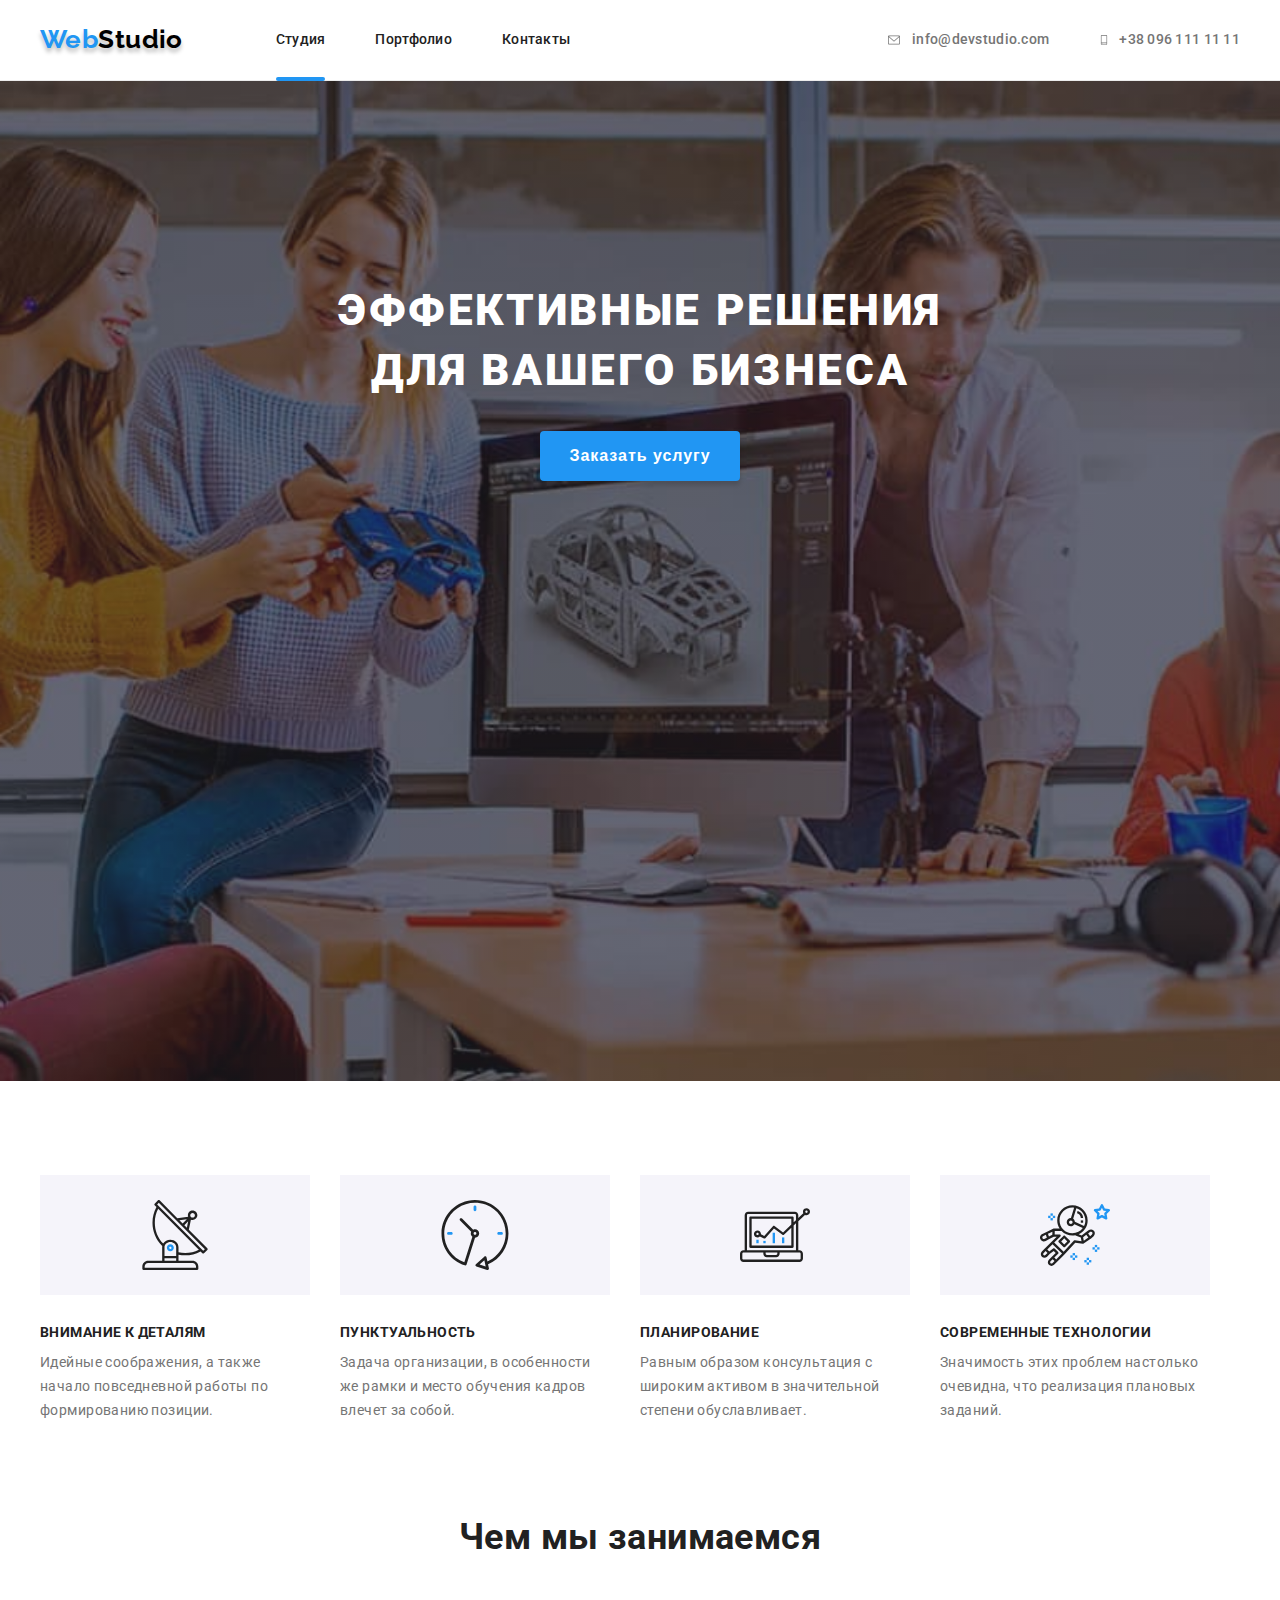
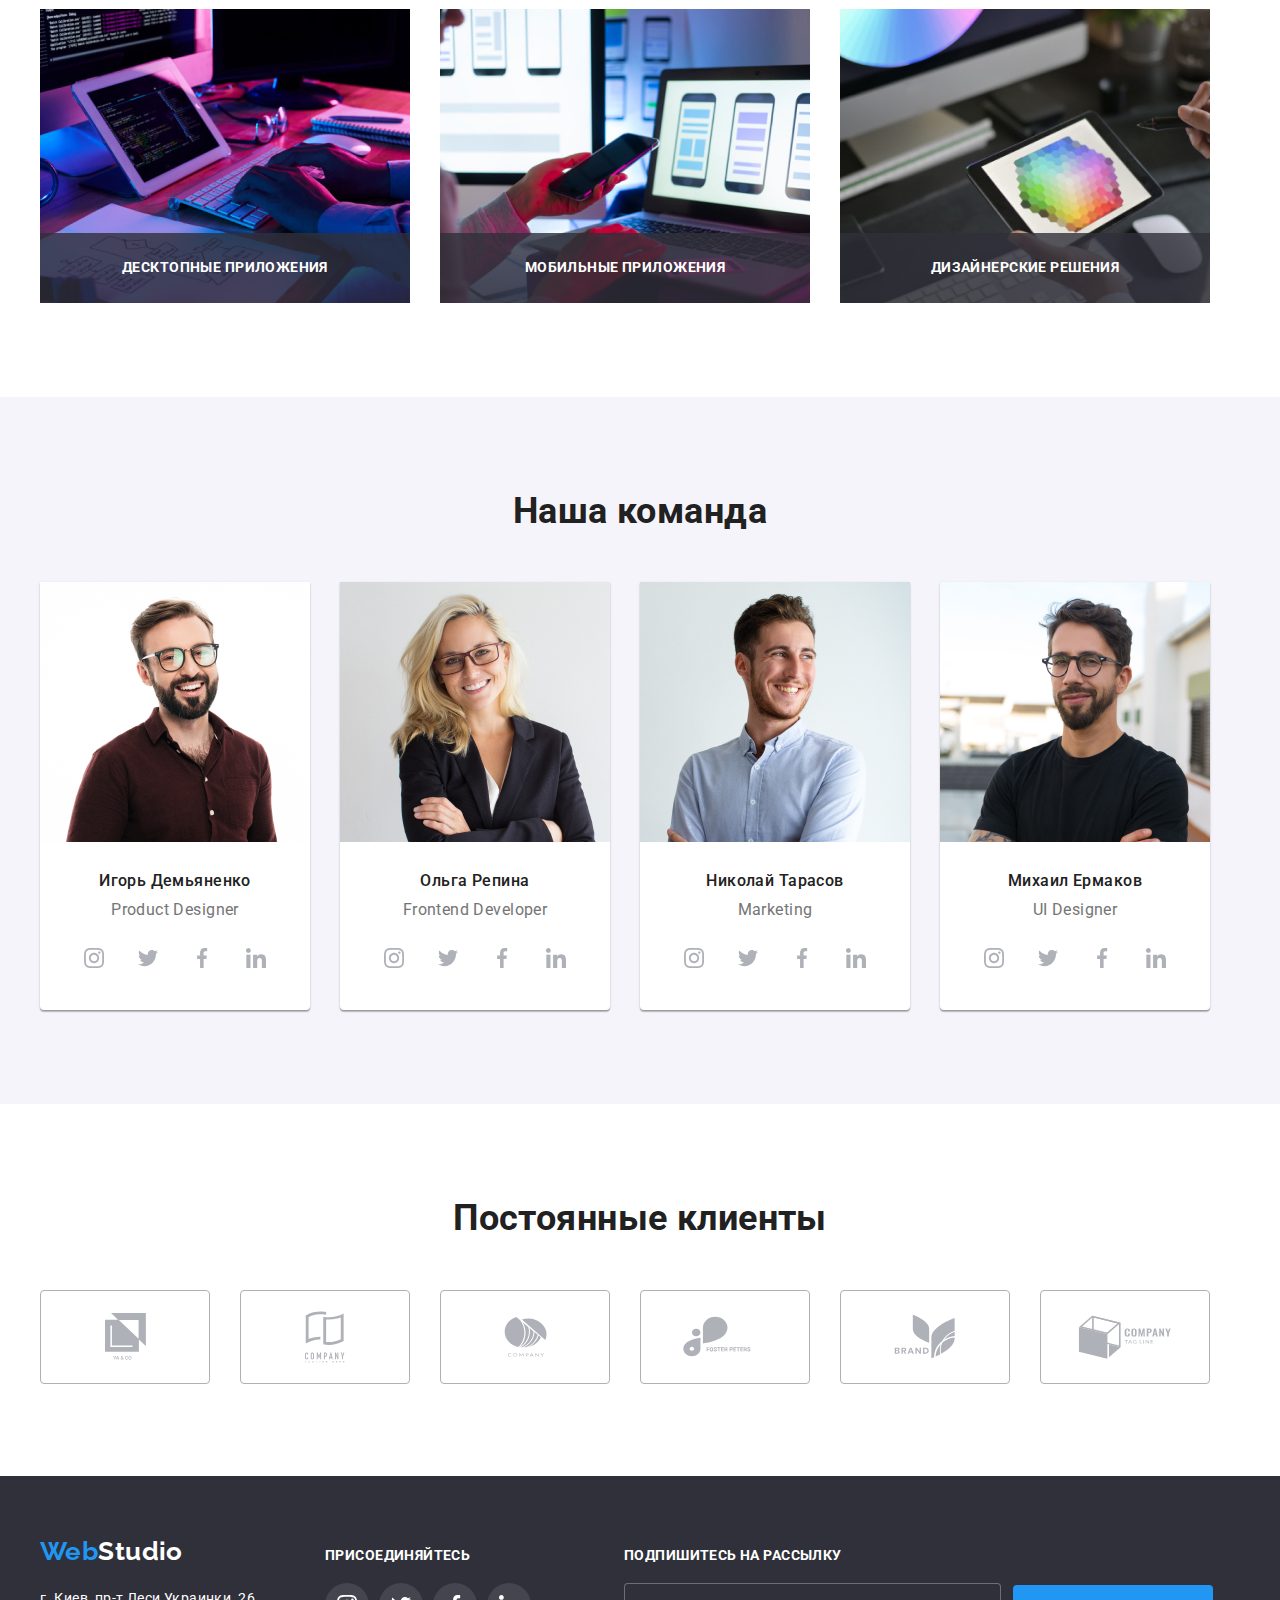
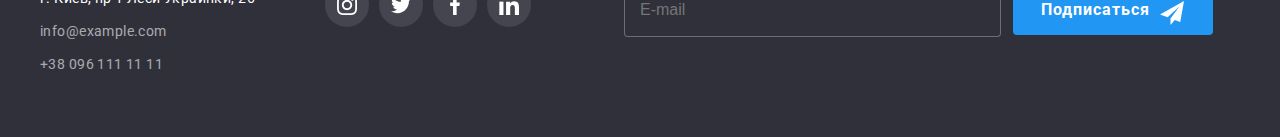
==== index.html @ 456d1146 "corrected" ====
<!DOCTYPE html>
<html lang="ru">
<head>
    <meta charset="UTF-8">
    <meta http-equiv="X-UA-Compatible" content="IE=edge">
    <meta name="viewport" content="width=device-width, initial-scale=1.0">
    <title>Studio</title>
    <link rel="preconnect" href="https://fonts.googleapis.com">
    <link rel="preconnect" href="https://fonts.gstatic.com" crossorigin>
    <link href="https://fonts.googleapis.com/css2?family=Raleway:wght@700&family=Roboto:wght@400;500;700;900&display=swap" rel="stylesheet">
    <link rel="stylesheet" href="https://cdnjs.cloudflare.com/ajax/libs/modern-normalize/1.1.0/modern-normalize.min.css" integrity="sha512-wpPYUAdjBVSE4KJnH1VR1HeZfpl1ub8YT/NKx4PuQ5NmX2tKuGu6U/JRp5y+Y8XG2tV+wKQpNHVUX03MfMFn9Q==" crossorigin="anonymous" referrerpolicy="no-referrer" />
    <link rel="stylesheet" href="./css/main.min.css">
</head>
<body>
    <header class="page-header">
        <div class="container main-nav">
        <nav class="nav">
            <a href="" class="logo">Web<span class="logo-studio">Studio</span></a>
            <ul class="site-nav list">
                <li class="item"><a href="" class="link current">Студия</a></li>
                <li class="item"><a href="./portfolio.html" class="link">Портфолио</a></li>
                <li class="item"><a href="" class="link">Контакты</a></li>
            </ul>
        </nav>    
            <ul class="auth-nav list">
                <li class="item">
                    <a href="mailto:info@devstudio.com" class="link icon-link">
                        <svg width="16" height="12" class="icon"><use href="./img/icons/symbol-defs.svg#icon-envelope-hover"></use></svg>
                        info@devstudio.com</a></li>
                <li class="item"><a href="tel:+380961111111" class="link icon-link">
                    <svg width="10" height="16" class="icon"><use href="./img/icons/symbol-defs.svg#icon-smartphone"></use></svg>
                    +38 096 111 11 11</a></li>
            </ul>
        </div>
    </header>

        <section class="hero">
            <div class="container">
               <h1 class="hero-title">Эффективные решения для вашего бизнеса</h1>
               <button class="button primary" data-modal-open>Заказать услугу</button>

            </div>   
        </section>

    <main>

    <!--- Особенности -->    
          <section class="section main-nav">
            <div class="container">
              <h2 hidden class="section-title">Преимущества компании</h2>
                <ul class="feature-list list">
                <li class="item icon-antenna">
                    <div class="feature-icon-wrap">
                        <svg width="70" height="70"><use href="./img/icons/symbol-defs.svg#icon-antenna-1"></use></svg>
                    </div>
                    <h3 class="title">Внимание к деталям</h3>
                    <p class="text">Идейные соображения, а также начало повседневной работы по формированию позиции.</p>
                </li>
                <li class="item icon-clock">
                    <div class="feature-icon-wrap">
                        <svg width="70" height="70"><use href="./img/icons/symbol-defs.svg#icon-clock-1"></use></svg>
                    </div>
                    <h3 class="title">Пунктуальность</h3>
                    <p class="text">Задача организации, в особенности же рамки и место обучения кадров влечет за собой.</p>
                </li>
                <li class="item icon-diagrama">
                    <div class="feature-icon-wrap">
                        <svg width="70" height="70"><use href="./img/icons/symbol-defs.svg#icon-diagram-1"></use></svg>
                    </div>
                    <h3 class="title">Планирование</h3>
                    <p class="text">Равным образом консультация с широким активом в значительной степени обуславливает.</p>
                </li>
                <li class="item icon-astronaut">
                    <div class="feature-icon-wrap">
                        <svg width="70" height="70"><use href="./img/icons/symbol-defs.svg#icon-astronaut-1"></use></svg>
                    </div>
                    <h3 class="title">Современные технологии</h3>
                    <p class="text">Значимость этих проблем настолько очевидна, что реализация плановых заданий.</p>
                </li>
                </ul>
            </div>
          </section>

    <!--- Чем мы занимаемся -->
          <section class="section work">
              <div class="container">
                <h2 class="section-title">Чем мы занимаемся</h2>
                   <ul class="work-list list">
                       <li class="item"><img src="./img/works/img1.jpg" alt="computer" width="370">
                        <div class="work-box">
                            <p class="work-text">Десктопные приложения</p>
                        </div>
                       </li>
                       <li class="item"><img src="./img/works/img2.jpg" alt="laptop" width="370">
                        <div class="work-box">
                            <p class="work-text">Мобильные приложения</p>
                        </div>
                       </li>
                       <li class="item"><img src="./img/works/img3.jpg" alt="tablet" width="370">
                        <div class="work-box">
                            <p class="work-text">Дизайнерские решения</p>
                        </div>
                       </li>
                   </ul>
              </div>
          </section>

    <!--- Наша команда -->
          <section class="team section">
              <div class="container">
                <h2 class="section-title">Наша команда</h2>
                   <ul class="team-list list">
                <li class="item">
                    <img src="./img/team/igor.jpg" alt="igor" width="270">
                
                    <h3 class="title">Игорь Демьяненко</h3>
                    <p class="text">Product Designer</p>

                 <ul class="social-links list">
                        <li class="soc-item instagram">
                            <a href="" class="link soc-icon">
                                <svg class="icon-soc" width="20" height="20">
                                <use href="./img/icons/sprite.svg#icon-instagram-2"></use></svg></a></li>
                        <li class="soc-item twitter">
                            <a href="" class="link soc-icon">
                                <svg class="icon-soc" width="20" height="20">
                                    <use href="./img/icons/sprite.svg#icon-twitter-1"></use></svg></a></li>
                        <li class="soc-item facebook">
                            <a href="" class="link soc-icon">
                                <svg class="icon-soc" width="20" height="20">
                                    <use href="./img/icons/sprite.svg#icon-facebook-1"></use></svg></a></li>
                        <li class="soc-item linkedin">
                            <a href="" class="link soc-icon">
                                <svg class="icon-soc" width="20" height="20">
                                    <use href="./img/icons/sprite.svg#icon-linkedin-1"></use></svg></a></li>
                    </ul>

                </li>
                <li class="item">
                    <img src="./img/team/olga.jpg" alt="olga" width="270">
                    
                    <h3 class="title">Ольга Репина</h3>
                    <p class="text">Frontend Developer</p>

                    <ul class="social-links list">
                        <li class="soc-item instagram">
                            <a href="" class="link soc-icon">
                                <svg class="icon-soc" width="20" height="20">
                                <use href="./img/icons/sprite.svg#icon-instagram-2"></use></svg></a></li>
                        <li class="soc-item twitter">
                            <a href="" class="link soc-icon">
                                <svg class="icon-soc" width="20" height="20">
                                    <use href="./img/icons/sprite.svg#icon-twitter-1"></use></svg></a></li>
                        <li class="soc-item facebook">
                            <a href="" class="link soc-icon">
                                <svg class="icon-soc" width="20" height="20">
                                    <use href="./img/icons/sprite.svg#icon-facebook-1"></use></svg></a></li>
                        <li class="soc-item linkedin">
                            <a href="" class="link soc-icon">
                                <svg class="icon-soc" width="20" height="20">
                                    <use href="./img/icons/sprite.svg#icon-linkedin-1"></use></svg></a></li>
                    </ul>
                   
                </li>
                <li class="item">
                    <img src="./img/team/nikola.jpg" alt="nikola" width="270">
                    
                    <h3 class="title">Николай Тарасов</h3>
                    <p class="text">Marketing</p>

                    <ul class="social-links list">
                        <li class="soc-item instagram">
                            <a href="" class="link soc-icon">
                                <svg class="icon-soc" width="20" height="20">
                                <use href="./img/icons/sprite.svg#icon-instagram-2"></use></svg></a></li>
                        <li class="soc-item twitter">
                            <a href="" class="link soc-icon">
                                <svg class="icon-soc" width="20" height="20">
                                    <use href="./img/icons/sprite.svg#icon-twitter-1"></use></svg></a></li>
                        <li class="soc-item facebook">
                            <a href="" class="link soc-icon">
                                <svg class="icon-soc" width="20" height="20">
                                    <use href="./img/icons/sprite.svg#icon-facebook-1"></use></svg></a></li>
                        <li class="soc-item linkedin">
                            <a href="" class="link soc-icon">
                                <svg class="icon-soc" width="20" height="20">
                                    <use href="./img/icons/sprite.svg#icon-linkedin-1"></use></svg></a></li>
                    </ul>
                </li>
                <li class="item">
                    <img src="./img/team/mihal.jpg" alt="mihal" width="270">
                    
                    <h3 class="title">Михаил Ермаков</h3>
                    <p class="text">UI Designer</p>
                    
                    <ul class="social-links list">
                        <li class="soc-item instagram">
                            <a href="" class="link soc-icon">
                                <svg class="icon-soc" width="20" height="20">
                                <use href="./img/icons/sprite.svg#icon-instagram-2"></use></svg></a></li>
                        <li class="soc-item twitter">
                            <a href="" class="link soc-icon">
                                <svg class="icon-soc" width="20" height="20">
                                    <use href="./img/icons/sprite.svg#icon-twitter-1"></use></svg></a></li>
                        <li class="soc-item facebook">
                            <a href="" class="link soc-icon">
                                <svg class="icon-soc" width="20" height="20">
                                    <use href="./img/icons/sprite.svg#icon-facebook-1"></use></svg></a></li>
                        <li class="soc-item linkedin">
                            <a href="" class="link soc-icon">
                                <svg class="icon-soc" width="20" height="20">
                                    <use href="./img/icons/sprite.svg#icon-linkedin-1"></use></svg></a></li>
                    </ul>
                </li>
                   </ul>
              </div>
          </section>

        <!--  Постоянные клиенты  -->
            <section class="section">
                    <div class="container">
                        <h3 class="section-title">Постоянные клиенты</h3>
                            <ul class="client-list list">
                              <li class="item icon-ya">
                                <a href="" class="link icon-client">
                                    <svg class="client-icon" width="41" height="47" >
                                        <use href="./img/icons/symbol-company.svg#icon-ya"></use>
                                    </svg>
                                </a></li>
                              <li class="item icon-tagline">
                                <a href="" class="link icon-client">
                                    <svg class="client-icon" width="40" height="52" >
                                        <use href="./img/icons/symbol-company.svg#icon-tagline"></use>
                                    </svg>
                                </a></li>
                              <li class="item icon-company">
                                <a href="" class="link icon-client">
                                    <svg class="client-icon" width="43" height="41" >
                                        <use href="./img/icons/symbol-company.svg#icon-company"></use>
                                    </svg>
                                </a></li>
                              <li class="item icon-foster">
                                <a href="" class="link icon-client">
                                    <svg class="client-icon" width="84" height="41" >
                                        <use href="./img/icons/symbol-company.svg#icon-foster"></use>
                                    </svg>
                                </a></li>
                              <li class="item icon-brand">
                                <a href="" class="link icon-client">
                                    <svg class="client-icon" width="62" height="45" >
                                        <use href="./img/icons/symbol-company.svg#icon-brand"></use>
                                    </svg>
                                </a></li>
                              <li class="item icon-tag">
                                <a href="" class="link icon-client">
                                    <svg class="client-icon" width="94" height="44" >
                                        <use href="./img/icons/symbol-company.svg#icon-tag"></use>
                                    </svg>
                                </a></li>
                            </ul>
                    </div>
            </section>
        
    </main>

    <footer class="footer">
        <div class="container">
          <div class="coordinates">
            <a href="" class="logo_footer">Web<span class="logo_studio">Studio</span></a>
            <address class="address">
            <ul class="address_nav list">
                <li class="address_item"><a href="" class="address">г. Киев, пр-т Леси Украинки, 26</a></li>
                <li class="address_item"><a href="mailto:info@example.com" class="address-link">info@example.com</a></li>
                <li class="address_item"><a href="tel:+380961111111" class="address-link">+38 096 111 11 11</a></li>
            </ul>
            </address>
          </div>
          <div class="social-footer">
            <p class="title">присоединяйтесь</p>
            
                <ul class="soclinks list">
                    <li class="soc-item instagram">
                        <a href="" class="link socicon">
                            <svg class="icon-soc" width="20" height="20">
                            <use href="./img/icons/sprite.svg#icon-instagram-2"></use></svg></a></li>
                    <li class="soc-item twitter">
                        <a href="" class="link socicon">
                            <svg class="icon-soc" width="20" height="20">
                                <use href="./img/icons/sprite.svg#icon-twitter-1"></use></svg></a></li>
                    <li class="soc-item facebook">
                        <a href="" class="link socicon">
                            <svg class="icon-soc" width="20" height="20">
                                <use href="./img/icons/sprite.svg#icon-facebook-1"></use></svg></a></li>
                    <li class="soc-item linkedin">
                        <a href="" class="link socicon">
                            <svg class="icon-soc" width="20" height="20">
                                <use href="./img/icons/sprite.svg#icon-linkedin-1"></use></svg></a></li>
                </ul>
          </div>

          <div class="social-footer subscribe-footer">
            <p class="title">Подпишитесь на рассылку</p>
            <div class="email">
                <form class="subscribe">
                        <input class="email-input" type="email" name="email" placeholder="E-mail"/>
                        <button class="subscribe_button" type="submit">Подписаться
                            <svg class="subscribe_icon" width="24" height="24">
                                <use href="./img/icons/icons.svg#icon-telegram"></use>
                            </svg>
                        </button>
                </form>
            </div>
          </div>

        </div>
    </footer>

    <div class="backdrop is-hidden" data-modal>
        <div class="modal">
  <!--  Modal Form -->

            <button type="button" class="close-btn" data-modal-close>
                <svg width="11" height="11" class="close-icon">
                    <use href="./img/icons/symbol-modal.svg#icon-close-black"></use>
                </svg>
            </button>

            <p class="modal-title">Оставьте свои данные, мы вам перезвоним</p>
            <form class="form-modal">
                <label class="form-filed"><span class="form-label">Имя</span>
                    <span class="input-wrap">
                        <input type="text" name="name" class="form-input">
                        <svg class="form-icon" width="12" height="12">
                            <use href="./img/icons/icons.svg#icon-name"></use>
                        </svg>
                    </span> 
                </label>
                
                <label class="form-filed"><span class="form-label">Телефон</span>
                    <span class="input-wrap">
                        <input type="tel" name="tel" class="form-input">
                        <svg class="form-icon" width="13" height="13">
                            <use href="./img/icons/icons.svg#icon-phone-modal"></use>
                        </svg>
                    </span> 
                </label>

                <label class="form-filed"><span class="form-label">Почта</span>
                    <span class="input-wrap">
                        <input type="email" name="email" class="form-input">
                        <svg class="form-icon" width="15" height="12">
                            <use href="./img/icons/icons.svg#icon-email"></use>
                        </svg>
                    </span> 
                </label>

                <label class="form-comment">
                    <span class="form-label">Комментарий</span>
                    <textarea name="comment" class="form-area" placeholder="Введите текст"></textarea>
                </label>

                <label class="check-filed">
                    <input type="checkbox" name="check" class="visually-hidden check-input">
                    <span class="check-label">
                        <svg class="check-icon" width="16" height="15">
                            <use href="./img/icons/icons.svg#icon-check-mark"></use>
                        </svg>
                        <span class="check-tex">Соглашаюсь с рассылкой и принимаю</span>
                        <a href="" class="check-link">Условия договора</a>
                    </span>
                </label>

                <button type="submit" class="check-button">Отправить</button>
            </form>

        </div>
       </div>
       
    <script src="./js/modal.js"></script>

</body>
</html>
---- css/main.min.css ----
:root{--primary-text-color: #757575;--title-text-color: #212121;--border-line: #ECECEC;--border-line-small:#EEEEEE;--logo-black-color: #000;--accent-color: #2196F3;--primary-white-color: #ffffff;--primary-button-color: #F5F4FA;--button-color: #188CE8;--background-footer: #2F303A;--background-color-icon: #F5F4FA;--background-color-icon-social-links: #AFB1B8;--address-text-color: rgba(255, 255, 255, 0.6);--background-color-footer-socicon: rgba(255, 255, 255, 0.1);--box-shadow-portfolio: rgba(0, 0, 0, 0.12), 0px 4px 4px rgba(0, 0, 0, 0.06), 1px 4px 6px rgba(0, 0, 0, 0.16);--modal-background-color: rgba(0, 0, 0, 0.2);--modal-box-shadow: 0px 1px 3px rgba(0, 0, 0, 0.12), 0px 1px 1px rgba(0, 0, 0, 0.14), 0px 2px 1px rgba(0, 0, 0, 0.2);--backdrop-box-shadow: 0px 4px 4px rgba(0, 0, 0, 0.25);--button-primary-box-shadow: 0px 4px 4px rgba(0, 0, 0, 0.15);--button-secondary-box-shadow: 0px 3px 1px rgba(0, 0, 0, 0.1), 0px 1px 2px rgba(0, 0, 0, 0.08), 0px 2px 2px rgba(0, 0, 0, 0.12);--close-btn-color: rgba(0, 0, 0, 0.1);--close-btn-box-shadow: 0px 1px 3px rgba(0, 0, 0, 0.12), 0px 1px 1px rgba(0, 0, 0, 0.14), 0px 2px 1px rgba(0, 0, 0, 0.2);--time-function: cubic-bezier(0.4, 0, 0.2, 1);--projects-overlay-background-color: rgba(33, 150, 243, 0.9);--work-background-color: rgba(47, 48, 58, 0.8);--email-input-border-color:rgba(255, 255, 255, 0.3);--email-input-color: rgba(255, 255, 255, 1);--form-input-border-color:rgba(33, 33, 33, 0.2)}.backdrop{position:fixed;top:0;left:0;width:100%;height:100%;visibility:visible;opacity:1;-webkit-transform:scale(1);transform:scale(1);background-color:var(--modal-background-color);-webkit-box-shadow:var(--backdrop-box-shadow);box-shadow:var(--backdrop-box-shadow);-webkit-transition:opacity 250ms var(--time-function),visibility 250ms var(--time-function),-webkit-transform 250ms var(--time-function);transition:opacity 250ms var(--time-function),visibility 250ms var(--time-function),-webkit-transform 250ms var(--time-function);transition:opacity 250ms var(--time-function),transform 250ms var(--time-function),visibility 250ms var(--time-function);transition:opacity 250ms var(--time-function),transform 250ms var(--time-function),visibility 250ms var(--time-function),-webkit-transform 250ms var(--time-function)}.backdrop.is-hidden{opacity:0;pointer-events:none}.modal{position:absolute;padding:40px;top:50%;left:50%;-webkit-transform:translate(-50%, -50%);transform:translate(-50%, -50%);min-width:528px;min-height:581px;background:var(--primary-white-color);-webkit-box-shadow:var(--modal-box-shadow);box-shadow:var(--modal-box-shadow);border-radius:4px;background-color:var(--primary-white-color)}.close-btn{position:absolute;top:0;right:0;display:-webkit-box;display:-ms-flexbox;display:flex;margin:8px 8px 0 0;width:30px;height:30px;-webkit-box-align:center;-ms-flex-align:center;align-items:center;-webkit-box-pack:center;-ms-flex-pack:center;justify-content:center;border-radius:50%;border:1px solid var(--close-btn-color);background-color:var(--primary-white-color);cursor:pointer;-webkit-transition:fill 250ms var(--time-function),-webkit-box-shadow 250ms var(--time-function);transition:fill 250ms var(--time-function),-webkit-box-shadow 250ms var(--time-function);transition:box-shadow 250ms var(--time-function),fill 250ms var(--time-function);transition:box-shadow 250ms var(--time-function),fill 250ms var(--time-function),-webkit-box-shadow 250ms var(--time-function);fill:var(--logo-black-color)}.close-btn:hover,.close-btn:focus{-webkit-box-shadow:var(--close-btn-box-shadow);box-shadow:var(--close-btn-box-shadow);fill:var(--accent-color)}.modal-title{font-weight:700;font-size:20px;line-height:1.15;text-align:center;margin-bottom:12px;color:var(--title-text-color)}.form-filed{display:-webkit-box;display:-ms-flexbox;display:flex;-webkit-box-orient:vertical;-webkit-box-direction:normal;-ms-flex-direction:column;flex-direction:column;margin-bottom:10px}.form-label{font-size:12px;line-height:1.16;letter-spacing:.01em;margin-bottom:4px;color:var(--primary-text-color)}.input-wrap{position:relative}.input-wrap:hover,.input-wrap:focus{border-color:var(--accent-color);fill:var(--accent-color)}.form-input{width:100%;height:40px;padding:11px 12px 11px 40px;border:1px solid var(--form-input-border-color);border-radius:4px;-webkit-transition:fill 250ms var(--time-function),border-color 250ms var(--time-function);transition:fill 250ms var(--time-function),border-color 250ms var(--time-function)}.form-input:hover,.form-input:focus{fill:var(--accent-color);border-color:var(--accent-color)}.form-icon{position:absolute;left:12px;top:50%;-webkit-transform:translatey(-50%);transform:translatey(-50%);-webkit-transition:fill 250ms var(--time-function);transition:fill 250ms var(--time-function)}.form-area{padding:12px 16px;resize:none;width:100%;height:138px;font-size:12px;line-height:1.16;letter-spacing:.01em;border:1px solid rgba(33,33,33,.2);border-radius:4px;-webkit-transition:border 250ms var(--time-function);transition:border 250ms var(--time-function)}.form-area::-webkit-input-placeholder{-webkit-transition:font-size 250ms var(--time-function);transition:font-size 250ms var(--time-function);color:rgba(117,117,117,.5)}.form-area::-moz-placeholder{-moz-transition:font-size 250ms var(--time-function);transition:font-size 250ms var(--time-function);color:rgba(117,117,117,.5)}.form-area:-ms-input-placeholder{-ms-transition:font-size 250ms var(--time-function);transition:font-size 250ms var(--time-function);color:rgba(117,117,117,.5)}.form-area::-ms-input-placeholder{-ms-transition:font-size 250ms var(--time-function);transition:font-size 250ms var(--time-function);color:rgba(117,117,117,.5)}.form-area::placeholder{-webkit-transition:font-size 250ms var(--time-function);transition:font-size 250ms var(--time-function);color:rgba(117,117,117,.5)}.form-area:hover::-webkit-input-placeholder, .form-area:focus::-webkit-input-placeholder{font-size:14px}.form-area:hover::-moz-placeholder, .form-area:focus::-moz-placeholder{font-size:14px}.form-area:hover:-ms-input-placeholder, .form-area:focus:-ms-input-placeholder{font-size:14px}.form-area:hover::-ms-input-placeholder, .form-area:focus::-ms-input-placeholder{font-size:14px}.form-area:hover::placeholder,.form-area:focus::placeholder{font-size:14px}.form-comment{display:-webkit-box;display:-ms-flexbox;display:flex;-webkit-box-orient:vertical;-webkit-box-direction:normal;-ms-flex-direction:column;flex-direction:column;width:100%;margin-bottom:20px}.check-filed{display:-webkit-box;display:-ms-flexbox;display:flex;-webkit-box-align:center;-ms-flex-align:center;align-items:center;margin-bottom:30px}.check-icon{border:2px solid var(--title-text-color);border-radius:2px;fill:rgba(0,0,0,0)}.check-text{margin-left:8px;font-size:14px;line-height:1.71;color:var(--primary-text-color)}.check-input:checked+.check-label .check-icon{background-color:var(--accent-color);fill:#fff;border:none}.check-link{margin-left:3px;font-size:14px;line-height:1.71;-webkit-text-decoration-line:underline;text-decoration-line:underline;color:var(--accent-color)}.check-button{display:-webkit-box;display:-ms-flexbox;display:flex;-webkit-box-align:center;-ms-flex-align:center;align-items:center;margin:0 auto;width:200px;height:50px;padding:10px 55px;font-family:inherit;font-weight:700;font-size:16px;line-height:1.88;letter-spacing:.06em;color:var(--primary-white-color);background-color:var(--button-color);border-radius:4px;border:none;-webkit-transition:-webkit-box-shadow 250ms var(--time-function);transition:-webkit-box-shadow 250ms var(--time-function);transition:box-shadow 250ms var(--time-function);transition:box-shadow 250ms var(--time-function), -webkit-box-shadow 250ms var(--time-function);cursor:pointer}.check-button:hover,.check-button:focus{-webkit-box-shadow:0px 4px 4px rgba(0,0,0,.25);box-shadow:0px 4px 4px rgba(0,0,0,.25)}.page-header{border-bottom:1px solid;border-bottom-color:var(--border-line)}.container .main-nav{-webkit-box-align:center;-ms-flex-align:center;align-items:center}.main-nav{display:-webkit-box;display:-ms-flexbox;display:flex}.nav{display:-webkit-box;display:-ms-flexbox;display:flex;margin-right:auto}.list{padding:0;margin:0;list-style:none}.logo{font-family:"Raleway",sans-serif;font-style:normal;font-size:26px;line-height:1.19;font-weight:700;text-decoration:none;color:var(--accent-color);text-shadow:0 4px 4px rgba(0,0,0,.25);padding:24px 0 25px 0;margin-right:93px}.logo-studio{color:var(--logo-black-color)}.footer{background-color:var(--background-footer);padding-top:60px;padding-bottom:60px}.logo_footer{font-family:"Raleway",sans-serif;font-weight:700;font-size:26px;line-height:1.19;text-decoration:none;color:var(--accent-color)}.logo_studio{color:var(--primary-white-color)}.address{text-decoration:none;font-style:normal;line-height:1.71;color:var(--primary-white-color);margin-top:20px}.address-link{text-decoration:none;color:var(--address-text-color)}.address_nav .address_item+.address_item{margin-top:9px}.footer .container{display:-webkit-box;display:-ms-flexbox;display:flex;-webkit-box-align:baseline;-ms-flex-align:baseline;align-items:baseline}.coordinates{display:block;margin-right:70px}.social-footer .title{font-weight:700;font-size:14px;line-height:16px;letter-spacing:.03em;text-transform:uppercase;margin-bottom:20px;color:var(--primary-white-color)}.soclinks{display:-webkit-box;display:-ms-flexbox;display:flex;-webkit-box-pack:center;-ms-flex-pack:center;justify-content:center;padding:0;margin-bottom:30px;list-style:none}.soclinks .soc-item{width:44px;height:44px;border-radius:50%}.soclinks .soc-item+.soc-item{margin-left:10px}.socicon{width:100%;height:100%;display:-webkit-box;display:-ms-flexbox;display:flex;border-radius:50%;-webkit-box-pack:center;-ms-flex-pack:center;justify-content:center;-webkit-box-align:center;-ms-flex-align:center;align-items:center;color:var(--primary-white-color);background-color:var(--background-color-footer-socicon);-webkit-transition:background-color 250ms var(--time-function);transition:background-color 250ms var(--time-function)}.socicon:hover,.socicon:focus{background-color:var(--accent-color)}.subscribe-footer{margin-left:93px}.subscribe{display:-webkit-box;display:-ms-flexbox;display:flex;-webkit-box-align:center;-ms-flex-align:center;align-items:center}.email-input{font-size:16px;line-height:1.25;width:358px;height:50px;padding-left:15px;margin-right:12px;color:var(--address-text-color);border:1px solid var(--email-input-border-color);background-color:var(--background-footer);border-radius:4px;-webkit-transition:border-color 250ms var(--time-function);transition:border-color 250ms var(--time-function)}.email-input:hover,.email-input:focus{border-color:var(--accent-color)}.subscribe_button{display:-webkit-box;display:-ms-flexbox;display:flex;-webkit-box-align:end;-ms-flex-align:end;align-items:flex-end;width:200px;height:50px;padding:10px 28px;font-family:inherit;font-weight:700;font-size:16px;line-height:1.88;letter-spacing:.06em;color:var(--primary-white-color);background-color:var(--accent-color);border-radius:4px;border:none;-webkit-transition:background-color 250ms var(--time-function),-webkit-box-shadow 250ms var(--time-function);transition:background-color 250ms var(--time-function),-webkit-box-shadow 250ms var(--time-function);transition:box-shadow 250ms var(--time-function),background-color 250ms var(--time-function);transition:box-shadow 250ms var(--time-function),background-color 250ms var(--time-function),-webkit-box-shadow 250ms var(--time-function);cursor:pointer}.subscribe_icon{margin-left:10px;fill:var(--primary-white-color)}html{-webkit-box-sizing:border-box;box-sizing:border-box}body{margin:0;background-color:var(--primary-white-color);color:var(--primary-text-color);font-family:"Roboto",sans-serif;letter-spacing:.03em;font-size:14px}p,h1,h2,h3,h4,h5,h6{margin:0;padding:0}img{display:block;max-width:100%;height:auto}.container{width:1200px;margin:0 auto;padding-left:15px;padding-right:15px}.section{padding:94px 0 94px 0}.visually-hidden{position:absolute;width:1px;height:1px;margin:-1px;border:0;padding:0;clip:rect(0 0 0 0);overflow:hidden}.site-nav{display:-webkit-box;display:-ms-flexbox;display:flex}.site-nav .current{position:relative;color:var(--accent-color)}.site-nav .item:not(:last-child){margin-right:50px}.site-nav .link{padding-top:32px;padding-bottom:32px;display:-webkit-box;display:-ms-flexbox;display:flex;-webkit-box-align:center;-ms-flex-align:center;align-items:center;font-weight:500;line-height:1.14;letter-spacing:.02em;text-decoration:none;color:var(--title-text-color);-webkit-transition:color 250ms var(--time-function);transition:color 250ms var(--time-function)}.site-nav .link:hover,.site-nav .link:focus{color:var(--accent-color)}.site-nav .link .current{color:var(--accent-color)}.auth-nav{display:-webkit-box;display:-ms-flexbox;display:flex}.auth-nav .icon{margin-right:10px}.auth-nav .item+.item{margin-left:50px}.icon{display:inline-block;-webkit-box-pack:center;-ms-flex-pack:center;justify-content:center}.icon-link{display:-webkit-box;display:-ms-flexbox;display:flex;-webkit-box-align:center;-ms-flex-align:center;align-items:center;padding-top:32px;padding-bottom:32px;font-weight:500;line-height:1.14;letter-spacing:.02em;text-decoration:none;color:var(--primary-text-color);fill:var(--primary-text-color);-webkit-transition:fill var(--primary-text-color),color 250ms var(--time-function);transition:fill var(--primary-text-color),color 250ms var(--time-function)}.icon-link:hover,.icon-link:focus{color:var(--accent-color);fill:var(--accent-color)}.current::after{content:"";position:absolute;left:0;bottom:-1px;width:100%;height:4px;display:block;background-color:var(--accent-color);border-radius:2px}.hero{background-image:-webkit-gradient(linear, left top, right top, from(rgba(47, 48, 58, 0.4)), to(rgba(47, 48, 58, 0.4))),url("../img/baner.jpg");background-image:linear-gradient(to right, rgba(47, 48, 58, 0.4), rgba(47, 48, 58, 0.4)),url("../img/baner.jpg");background-color:var(--background-footer);background-repeat:no-repeat;background-position:center;background-size:cover;max-width:1600px;height:600px;margin-left:auto;margin-right:auto;text-align:center;padding-top:200px;padding-bottom:200px}.hero-title{margin:0 auto;width:696px;font-weight:900;font-size:44px;line-height:1.36;letter-spacing:.06em;text-align:center;text-transform:uppercase;color:var(--primary-white-color)}.section-title{margin-top:0;font-weight:700;font-size:36px;line-height:1.16;text-align:center;color:var(--title-text-color);margin-bottom:50px}.feature-list{display:-webkit-box;display:-ms-flexbox;display:flex}.feature-list .item{width:270px}.feature-icon-wrap{background-color:var(--background-color-icon);height:120px;display:-webkit-box;display:-ms-flexbox;display:flex;-webkit-box-pack:center;-ms-flex-pack:center;justify-content:center;-webkit-box-align:center;-ms-flex-align:center;align-items:center;margin-bottom:30px}.feature-list .item+.item{margin-left:30px}.feature-list .title{font-size:14px;font-weight:700;line-height:1.14;text-transform:uppercase;color:var(--title-text-color);margin-bottom:10px}.feature-list .text{line-height:1.71}.work{padding-top:0}.work-list{display:-webkit-box;display:-ms-flexbox;display:flex}.work-list .item+.item{margin-left:30px}.work-list .item{position:relative}.section-title{font-weight:700;font-size:36px;line-height:1.16;margin-bottom:50px}.work-box{position:absolute;bottom:0;width:100%;height:70px;display:-webkit-box;display:-ms-flexbox;display:flex;-webkit-box-pack:center;-ms-flex-pack:center;justify-content:center;-webkit-box-align:center;-ms-flex-align:center;align-items:center;background-color:var(--work-background-color)}.work-text{font-weight:700;line-height:1.14;text-transform:uppercase;color:var(--primary-white-color)}.team{background-color:var(--primary-button-color)}.team .item{border-radius:0px 0px 4px 4px;-webkit-box-shadow:0px 1px 3px rgba(0,0,0,.12),0px 1px 1px rgba(0,0,0,.14),0px 2px 1px rgba(0,0,0,.2);box-shadow:0px 1px 3px rgba(0,0,0,.12),0px 1px 1px rgba(0,0,0,.14),0px 2px 1px rgba(0,0,0,.2)}.team-list{display:-webkit-box;display:-ms-flexbox;display:flex}.team-list .item{-webkit-box-shadow:0px 1px 3px rgba(0,0,0,.12),0px 1px 1px rgba(0,0,0,.14),0px 2px 1px rgba(0,0,0,.2);box-shadow:0px 1px 3px rgba(0,0,0,.12),0px 1px 1px rgba(0,0,0,.14),0px 2px 1px rgba(0,0,0,.2);border-radius:0px 0px 4px 4px;border-color:var(--logo-black-color);background-color:var(--primary-white-color);text-align:center}.team-list .item+.item{margin-left:30px}.team-list .title{font-weight:500;font-size:16px;line-height:1.18;margin-bottom:10px;margin-top:30px;color:var(--title-text-color)}.team-list .text{font-size:16px;line-height:1.18;margin-bottom:16px}.social-links{display:-webkit-box;display:-ms-flexbox;display:flex;-webkit-box-pack:center;-ms-flex-pack:center;justify-content:center;padding:0;margin-bottom:30px;list-style:none}.social-links .soc-item{width:44px;height:44px;border-radius:50%}.social-links .soc-item+.soc-item{margin-left:10px}.soc-icon{width:100%;height:100%;display:-webkit-box;display:-ms-flexbox;display:flex;border-radius:50%;-webkit-box-pack:center;-ms-flex-pack:center;justify-content:center;-webkit-box-align:center;-ms-flex-align:center;align-items:center;color:var(--background-color-icon-social-links);-webkit-transition:background-color 250ms var(--time-function),color 250ms var(--time-function);transition:background-color 250ms var(--time-function),color 250ms var(--time-function)}.soc-icon:hover,.soc-icon:focus{background-color:var(--accent-color);color:var(--background-color-icon)}.icon-soc{fill:currentColor}.icon:hover{color:var(--accent-color)}.link-icon{padding:0;margin:0;fill:currentColor}.client-list{display:-webkit-box;display:-ms-flexbox;display:flex}.client-list .item{display:-webkit-box;display:-ms-flexbox;display:flex;width:170px;height:92px}.client-list .item+.item{margin-left:30px}.icon-client{display:-webkit-box;display:-ms-flexbox;display:flex;-webkit-box-align:center;-ms-flex-align:center;align-items:center;-webkit-box-pack:center;-ms-flex-pack:center;justify-content:center;border:1px solid;border-color:var(--background-color-icon-social-links);border-radius:4px;width:100%;height:100%;fill:var(--background-color-icon-social-links);-webkit-transition:fill 250ms var(--time-function),border-color 250ms var(--time-function);transition:fill 250ms var(--time-function),border-color 250ms var(--time-function)}.icon-client:hover,.icon-client:focus{border-color:var(--accent-color);fill:var(--accent-color)}.button{display:inline-block;border:1px solid rgba(0,0,0,0);border-radius:4px;cursor:pointer;font-weight:500;text-align:center}.button.primary{font-size:16px;font-weight:700;width:200px;height:50px;letter-spacing:.06em;-webkit-box-shadow:var(--button-primary-box-shadow);box-shadow:var(--button-primary-box-shadow);color:var(--primary-white-color);background-color:var(--accent-color);margin-top:30px;-webkit-transition:background-color 250ms var(--time-function);transition:background-color 250ms var(--time-function)}.button.primary:hover,.button.primary:focus{background-color:var(--button-color)}.button.secondary{height:38px;padding:6px 22px;color:var(--title-text-color);background-color:var(--primary-button-color);-webkit-transition:background-color 250ms var(--time-function),color 250ms var(--time-function),-webkit-box-shadow var(--button-secondary-box-shadow);transition:background-color 250ms var(--time-function),color 250ms var(--time-function),-webkit-box-shadow var(--button-secondary-box-shadow);transition:background-color 250ms var(--time-function),box-shadow var(--button-secondary-box-shadow),color 250ms var(--time-function);transition:background-color 250ms var(--time-function),box-shadow var(--button-secondary-box-shadow),color 250ms var(--time-function),-webkit-box-shadow var(--button-secondary-box-shadow)}.button.secondary:hover,.button.secondary:focus{color:var(--primary-button-color);background-color:var(--accent-color);-webkit-box-shadow:var(--button-secondary-box-shadow);box-shadow:var(--button-secondary-box-shadow)}.filters{display:-webkit-box;display:-ms-flexbox;display:flex;-webkit-box-pack:center;-ms-flex-pack:center;justify-content:center}.filters .item+.item{margin-left:8px}.projects{display:-webkit-box;display:-ms-flexbox;display:flex;-ms-flex-wrap:wrap;flex-wrap:wrap;margin-top:50px}.projects-title{margin-bottom:4px}.projects .item{width:370px;margin-right:30px;margin-bottom:30px;background:#fff;-webkit-transition:-webkit-box-shadow 250ms var(--time-function);transition:-webkit-box-shadow 250ms var(--time-function);transition:box-shadow 250ms var(--time-function);transition:box-shadow 250ms var(--time-function), -webkit-box-shadow 250ms var(--time-function)}.projects .item:hover,.projects .item:focus{-webkit-box-shadow:0px 1px 1px var(--box-shadow-portfolio);box-shadow:0px 1px 1px var(--box-shadow-portfolio)}.projects .item:nth-child(3n){margin-right:0}.projects .item:nth-last-child(-n+3){margin-bottom:0}.projects .link{text-decoration:none}.link .projects-title{font-weight:700;font-size:18px;line-height:2;letter-spacing:.06em;color:var(--title-text-color)}.link .text{font-weight:400;font-size:16px;line-height:1.87;color:var(--primary-text-color)}.border{padding:20px 24px;border-right:1px solid;border-bottom:1px solid;border-left:1px solid;border-color:var(--border-line-small)}.projects-thumb{position:relative;overflow:hidden}.projects-overlay{position:absolute;width:100%;height:100%;bottom:0;padding:63px 24px;background-color:var(--projects-overlay-background-color);-webkit-transform:translateY(100%);transform:translateY(100%);-webkit-transition:-webkit-transform 250ms var(--time-function);transition:-webkit-transform 250ms var(--time-function);transition:transform 250ms var(--time-function);transition:transform 250ms var(--time-function), -webkit-transform 250ms var(--time-function)}.pro-item :hover .projects-overlay{-webkit-transform:translate(0);transform:translate(0)}.overlay-text{font-size:18px;line-height:1.56;color:var(--primary-white-color)}/*# sourceMappingURL=main.min.css.map */
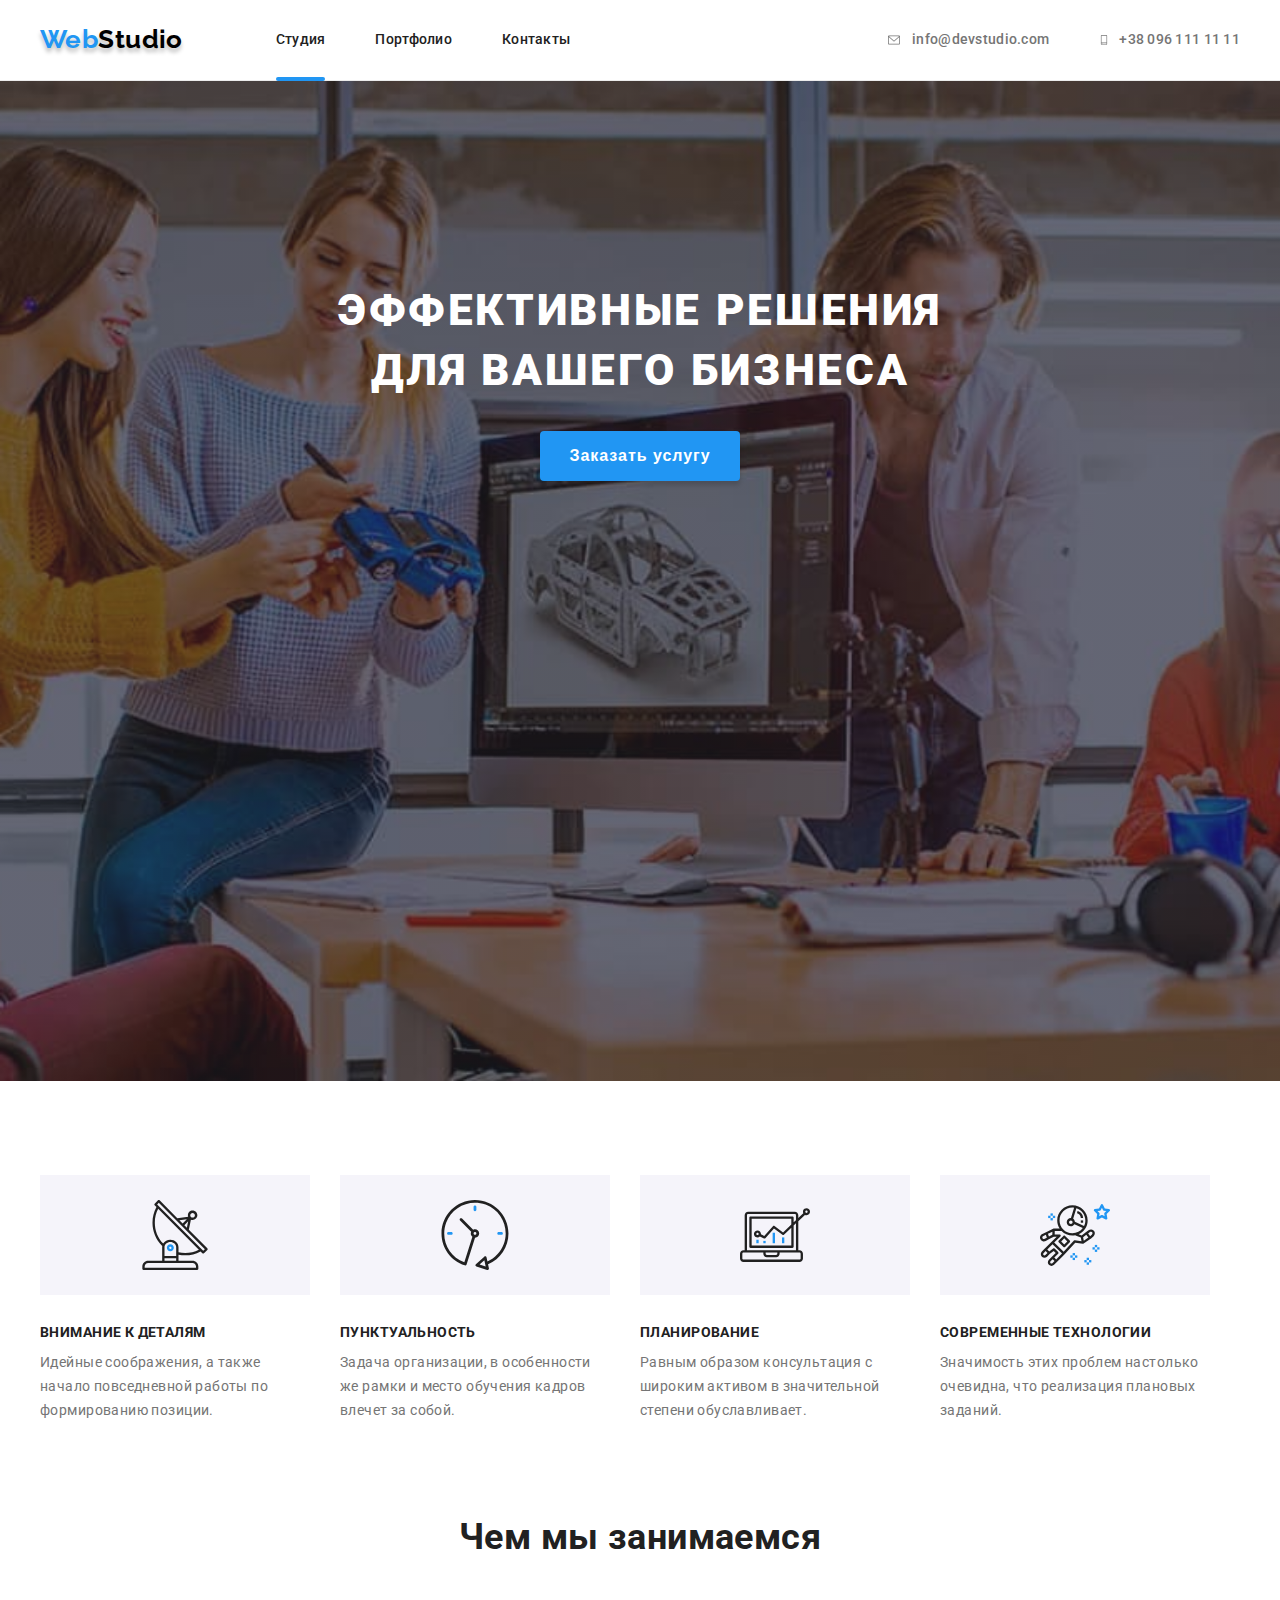
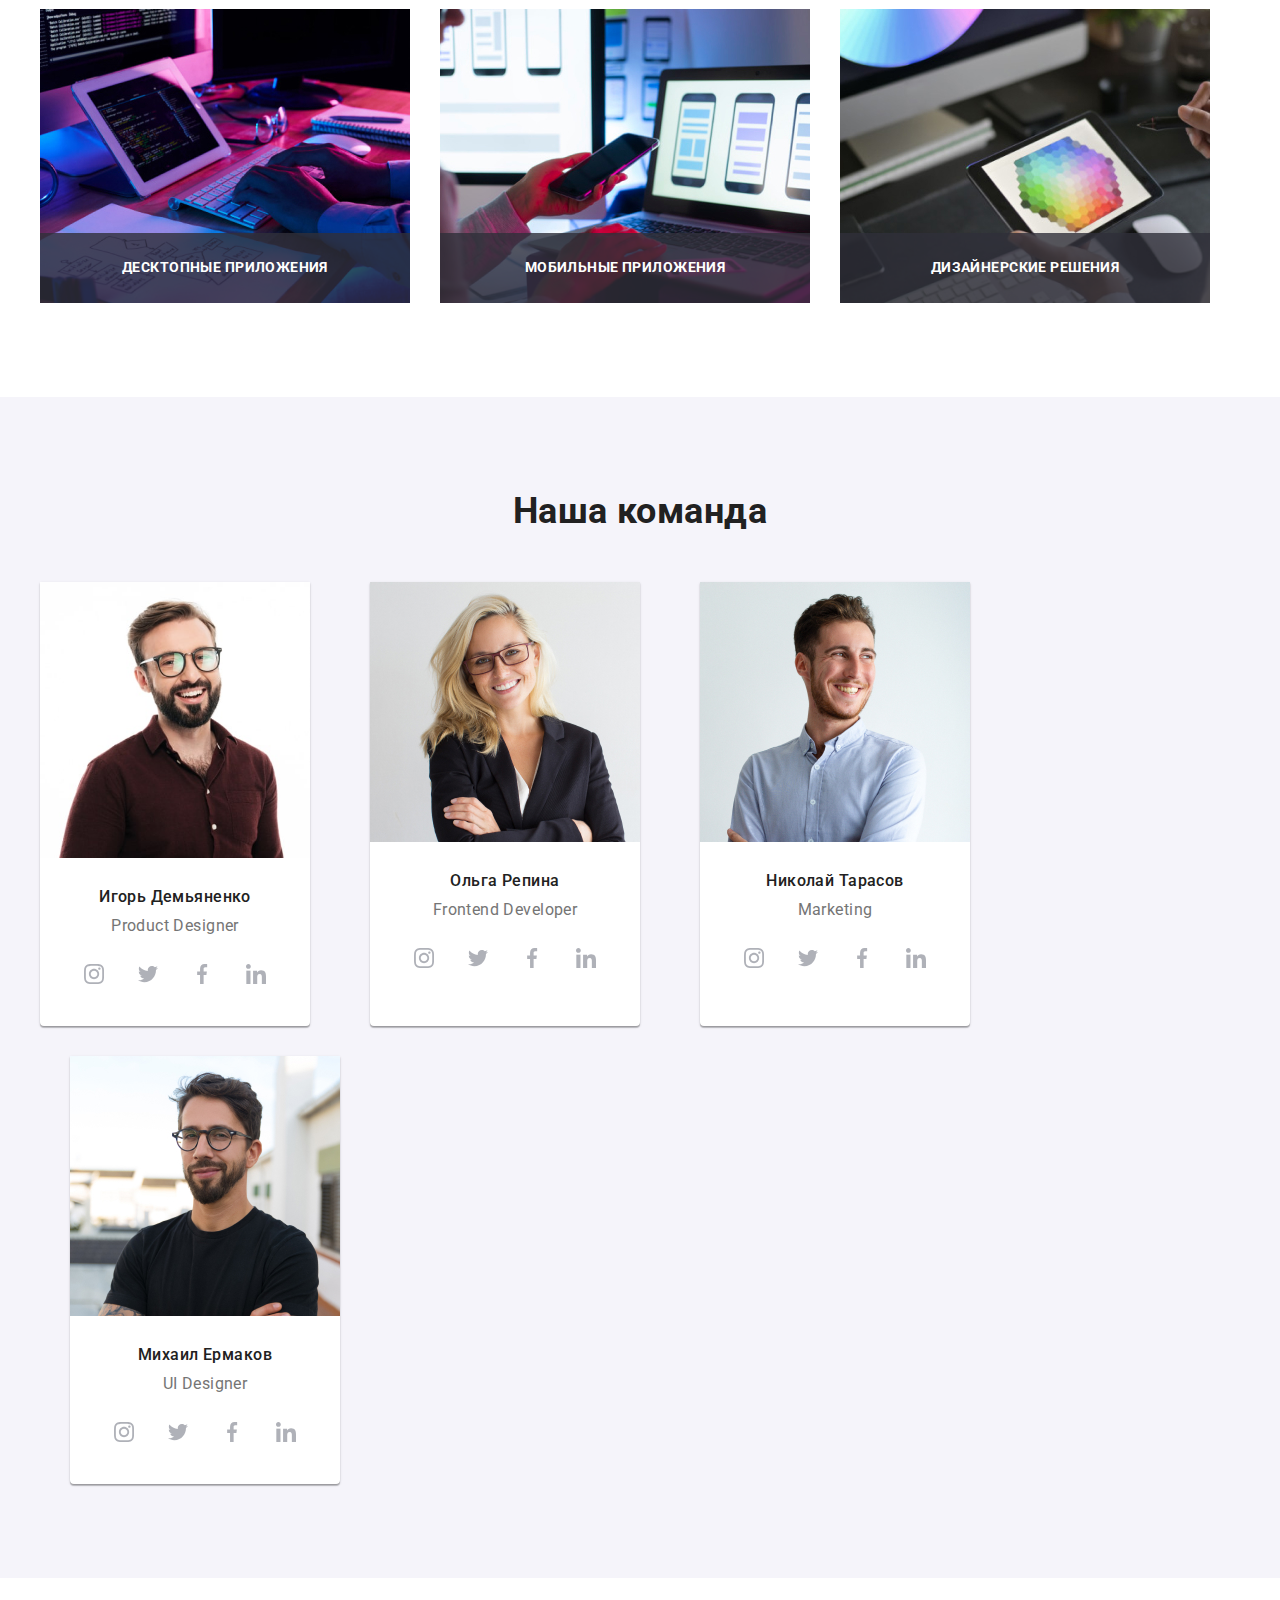
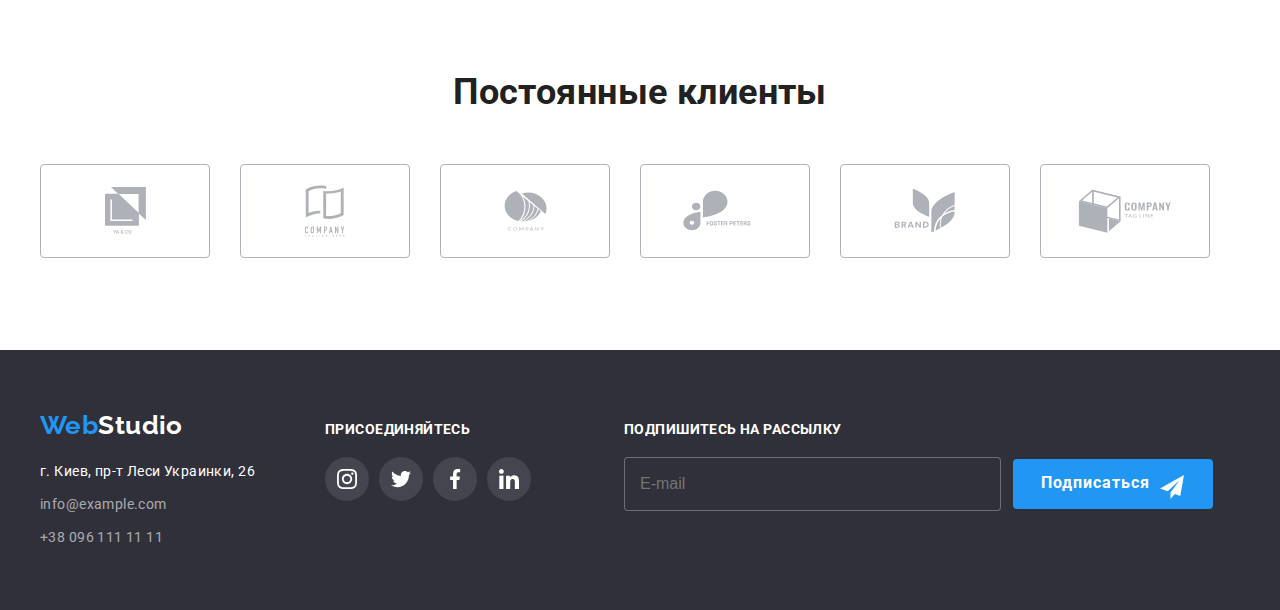
==== commit 6a4f7806: "corrected" ====
--- a/index.html
+++ b/index.html
@@ -47,7 +47,7 @@
     <!--- Особенности -->    
           <section class="section main-nav">
             <div class="container">
-              <h2 hidden class="section-title">Преимущества компании</h2>
+              <h2 class="visually-hidden">Преимущества компании</h2>
                 <ul class="feature-list list">
                 <li class="item icon-antenna">
                     <div class="feature-icon-wrap">
@@ -111,7 +111,13 @@
                 <h2 class="section-title">Наша команда</h2>
                    <ul class="team-list list">
                 <li class="item">
-                    <img src="./img/team/igor.jpg" alt="igor" width="270">
+                    <picture>
+                        <source 
+                            srcset="./img/team/mob/igor@1x_mob-min-min-min.jpg, 
+                                    ./img/team/mob/igor@2x_mob-min-min-min.jpg" 
+                            media="(min-width:1200px)">
+                        <img src="./img/team/igor.jpg" alt="igor" width="270">
+                    </picture>
                 
                     <h3 class="title">Игорь Демьяненко</h3>
                     <p class="text">Product Designer</p>
--- a/css/main.min.css
+++ b/css/main.min.css
@@ -1 +1 @@
-:root{--primary-text-color: #757575;--title-text-color: #212121;--border-line: #ECECEC;--border-line-small:#EEEEEE;--logo-black-color: #000;--accent-color: #2196F3;--primary-white-color: #ffffff;--primary-button-color: #F5F4FA;--button-color: #188CE8;--background-footer: #2F303A;--background-color-icon: #F5F4FA;--background-color-icon-social-links: #AFB1B8;--address-text-color: rgba(255, 255, 255, 0.6);--background-color-footer-socicon: rgba(255, 255, 255, 0.1);--box-shadow-portfolio: rgba(0, 0, 0, 0.12), 0px 4px 4px rgba(0, 0, 0, 0.06), 1px 4px 6px rgba(0, 0, 0, 0.16);--modal-background-color: rgba(0, 0, 0, 0.2);--modal-box-shadow: 0px 1px 3px rgba(0, 0, 0, 0.12), 0px 1px 1px rgba(0, 0, 0, 0.14), 0px 2px 1px rgba(0, 0, 0, 0.2);--backdrop-box-shadow: 0px 4px 4px rgba(0, 0, 0, 0.25);--button-primary-box-shadow: 0px 4px 4px rgba(0, 0, 0, 0.15);--button-secondary-box-shadow: 0px 3px 1px rgba(0, 0, 0, 0.1), 0px 1px 2px rgba(0, 0, 0, 0.08), 0px 2px 2px rgba(0, 0, 0, 0.12);--close-btn-color: rgba(0, 0, 0, 0.1);--close-btn-box-shadow: 0px 1px 3px rgba(0, 0, 0, 0.12), 0px 1px 1px rgba(0, 0, 0, 0.14), 0px 2px 1px rgba(0, 0, 0, 0.2);--time-function: cubic-bezier(0.4, 0, 0.2, 1);--projects-overlay-background-color: rgba(33, 150, 243, 0.9);--work-background-color: rgba(47, 48, 58, 0.8);--email-input-border-color:rgba(255, 255, 255, 0.3);--email-input-color: rgba(255, 255, 255, 1);--form-input-border-color:rgba(33, 33, 33, 0.2)}.backdrop{position:fixed;top:0;left:0;width:100%;height:100%;visibility:visible;opacity:1;-webkit-transform:scale(1);transform:scale(1);background-color:var(--modal-background-color);-webkit-box-shadow:var(--backdrop-box-shadow);box-shadow:var(--backdrop-box-shadow);-webkit-transition:opacity 250ms var(--time-function),visibility 250ms var(--time-function),-webkit-transform 250ms var(--time-function);transition:opacity 250ms var(--time-function),visibility 250ms var(--time-function),-webkit-transform 250ms var(--time-function);transition:opacity 250ms var(--time-function),transform 250ms var(--time-function),visibility 250ms var(--time-function);transition:opacity 250ms var(--time-function),transform 250ms var(--time-function),visibility 250ms var(--time-function),-webkit-transform 250ms var(--time-function)}.backdrop.is-hidden{opacity:0;pointer-events:none}.modal{position:absolute;padding:40px;top:50%;left:50%;-webkit-transform:translate(-50%, -50%);transform:translate(-50%, -50%);min-width:528px;min-height:581px;background:var(--primary-white-color);-webkit-box-shadow:var(--modal-box-shadow);box-shadow:var(--modal-box-shadow);border-radius:4px;background-color:var(--primary-white-color)}.close-btn{position:absolute;top:0;right:0;display:-webkit-box;display:-ms-flexbox;display:flex;margin:8px 8px 0 0;width:30px;height:30px;-webkit-box-align:center;-ms-flex-align:center;align-items:center;-webkit-box-pack:center;-ms-flex-pack:center;justify-content:center;border-radius:50%;border:1px solid var(--close-btn-color);background-color:var(--primary-white-color);cursor:pointer;-webkit-transition:fill 250ms var(--time-function),-webkit-box-shadow 250ms var(--time-function);transition:fill 250ms var(--time-function),-webkit-box-shadow 250ms var(--time-function);transition:box-shadow 250ms var(--time-function),fill 250ms var(--time-function);transition:box-shadow 250ms var(--time-function),fill 250ms var(--time-function),-webkit-box-shadow 250ms var(--time-function);fill:var(--logo-black-color)}.close-btn:hover,.close-btn:focus{-webkit-box-shadow:var(--close-btn-box-shadow);box-shadow:var(--close-btn-box-shadow);fill:var(--accent-color)}.modal-title{font-weight:700;font-size:20px;line-height:1.15;text-align:center;margin-bottom:12px;color:var(--title-text-color)}.form-filed{display:-webkit-box;display:-ms-flexbox;display:flex;-webkit-box-orient:vertical;-webkit-box-direction:normal;-ms-flex-direction:column;flex-direction:column;margin-bottom:10px}.form-label{font-size:12px;line-height:1.16;letter-spacing:.01em;margin-bottom:4px;color:var(--primary-text-color)}.input-wrap{position:relative}.input-wrap:hover,.input-wrap:focus{border-color:var(--accent-color);fill:var(--accent-color)}.form-input{width:100%;height:40px;padding:11px 12px 11px 40px;border:1px solid var(--form-input-border-color);border-radius:4px;-webkit-transition:fill 250ms var(--time-function),border-color 250ms var(--time-function);transition:fill 250ms var(--time-function),border-color 250ms var(--time-function)}.form-input:hover,.form-input:focus{fill:var(--accent-color);border-color:var(--accent-color)}.form-icon{position:absolute;left:12px;top:50%;-webkit-transform:translatey(-50%);transform:translatey(-50%);-webkit-transition:fill 250ms var(--time-function);transition:fill 250ms var(--time-function)}.form-area{padding:12px 16px;resize:none;width:100%;height:138px;font-size:12px;line-height:1.16;letter-spacing:.01em;border:1px solid rgba(33,33,33,.2);border-radius:4px;-webkit-transition:border 250ms var(--time-function);transition:border 250ms var(--time-function)}.form-area::-webkit-input-placeholder{-webkit-transition:font-size 250ms var(--time-function);transition:font-size 250ms var(--time-function);color:rgba(117,117,117,.5)}.form-area::-moz-placeholder{-moz-transition:font-size 250ms var(--time-function);transition:font-size 250ms var(--time-function);color:rgba(117,117,117,.5)}.form-area:-ms-input-placeholder{-ms-transition:font-size 250ms var(--time-function);transition:font-size 250ms var(--time-function);color:rgba(117,117,117,.5)}.form-area::-ms-input-placeholder{-ms-transition:font-size 250ms var(--time-function);transition:font-size 250ms var(--time-function);color:rgba(117,117,117,.5)}.form-area::placeholder{-webkit-transition:font-size 250ms var(--time-function);transition:font-size 250ms var(--time-function);color:rgba(117,117,117,.5)}.form-area:hover::-webkit-input-placeholder, .form-area:focus::-webkit-input-placeholder{font-size:14px}.form-area:hover::-moz-placeholder, .form-area:focus::-moz-placeholder{font-size:14px}.form-area:hover:-ms-input-placeholder, .form-area:focus:-ms-input-placeholder{font-size:14px}.form-area:hover::-ms-input-placeholder, .form-area:focus::-ms-input-placeholder{font-size:14px}.form-area:hover::placeholder,.form-area:focus::placeholder{font-size:14px}.form-comment{display:-webkit-box;display:-ms-flexbox;display:flex;-webkit-box-orient:vertical;-webkit-box-direction:normal;-ms-flex-direction:column;flex-direction:column;width:100%;margin-bottom:20px}.check-filed{display:-webkit-box;display:-ms-flexbox;display:flex;-webkit-box-align:center;-ms-flex-align:center;align-items:center;margin-bottom:30px}.check-icon{border:2px solid var(--title-text-color);border-radius:2px;fill:rgba(0,0,0,0)}.check-text{margin-left:8px;font-size:14px;line-height:1.71;color:var(--primary-text-color)}.check-input:checked+.check-label .check-icon{background-color:var(--accent-color);fill:#fff;border:none}.check-link{margin-left:3px;font-size:14px;line-height:1.71;-webkit-text-decoration-line:underline;text-decoration-line:underline;color:var(--accent-color)}.check-button{display:-webkit-box;display:-ms-flexbox;display:flex;-webkit-box-align:center;-ms-flex-align:center;align-items:center;margin:0 auto;width:200px;height:50px;padding:10px 55px;font-family:inherit;font-weight:700;font-size:16px;line-height:1.88;letter-spacing:.06em;color:var(--primary-white-color);background-color:var(--button-color);border-radius:4px;border:none;-webkit-transition:-webkit-box-shadow 250ms var(--time-function);transition:-webkit-box-shadow 250ms var(--time-function);transition:box-shadow 250ms var(--time-function);transition:box-shadow 250ms var(--time-function), -webkit-box-shadow 250ms var(--time-function);cursor:pointer}.check-button:hover,.check-button:focus{-webkit-box-shadow:0px 4px 4px rgba(0,0,0,.25);box-shadow:0px 4px 4px rgba(0,0,0,.25)}.page-header{border-bottom:1px solid;border-bottom-color:var(--border-line)}.container .main-nav{-webkit-box-align:center;-ms-flex-align:center;align-items:center}.main-nav{display:-webkit-box;display:-ms-flexbox;display:flex}.nav{display:-webkit-box;display:-ms-flexbox;display:flex;margin-right:auto}.list{padding:0;margin:0;list-style:none}.logo{font-family:"Raleway",sans-serif;font-style:normal;font-size:26px;line-height:1.19;font-weight:700;text-decoration:none;color:var(--accent-color);text-shadow:0 4px 4px rgba(0,0,0,.25);padding:24px 0 25px 0;margin-right:93px}.logo-studio{color:var(--logo-black-color)}.footer{background-color:var(--background-footer);padding-top:60px;padding-bottom:60px}.logo_footer{font-family:"Raleway",sans-serif;font-weight:700;font-size:26px;line-height:1.19;text-decoration:none;color:var(--accent-color)}.logo_studio{color:var(--primary-white-color)}.address{text-decoration:none;font-style:normal;line-height:1.71;color:var(--primary-white-color);margin-top:20px}.address-link{text-decoration:none;color:var(--address-text-color)}.address_nav .address_item+.address_item{margin-top:9px}.footer .container{display:-webkit-box;display:-ms-flexbox;display:flex;-webkit-box-align:baseline;-ms-flex-align:baseline;align-items:baseline}.coordinates{display:block;margin-right:70px}.social-footer .title{font-weight:700;font-size:14px;line-height:16px;letter-spacing:.03em;text-transform:uppercase;margin-bottom:20px;color:var(--primary-white-color)}.soclinks{display:-webkit-box;display:-ms-flexbox;display:flex;-webkit-box-pack:center;-ms-flex-pack:center;justify-content:center;padding:0;margin-bottom:30px;list-style:none}.soclinks .soc-item{width:44px;height:44px;border-radius:50%}.soclinks .soc-item+.soc-item{margin-left:10px}.socicon{width:100%;height:100%;display:-webkit-box;display:-ms-flexbox;display:flex;border-radius:50%;-webkit-box-pack:center;-ms-flex-pack:center;justify-content:center;-webkit-box-align:center;-ms-flex-align:center;align-items:center;color:var(--primary-white-color);background-color:var(--background-color-footer-socicon);-webkit-transition:background-color 250ms var(--time-function);transition:background-color 250ms var(--time-function)}.socicon:hover,.socicon:focus{background-color:var(--accent-color)}.subscribe-footer{margin-left:93px}.subscribe{display:-webkit-box;display:-ms-flexbox;display:flex;-webkit-box-align:center;-ms-flex-align:center;align-items:center}.email-input{font-size:16px;line-height:1.25;width:358px;height:50px;padding-left:15px;margin-right:12px;color:var(--address-text-color);border:1px solid var(--email-input-border-color);background-color:var(--background-footer);border-radius:4px;-webkit-transition:border-color 250ms var(--time-function);transition:border-color 250ms var(--time-function)}.email-input:hover,.email-input:focus{border-color:var(--accent-color)}.subscribe_button{display:-webkit-box;display:-ms-flexbox;display:flex;-webkit-box-align:end;-ms-flex-align:end;align-items:flex-end;width:200px;height:50px;padding:10px 28px;font-family:inherit;font-weight:700;font-size:16px;line-height:1.88;letter-spacing:.06em;color:var(--primary-white-color);background-color:var(--accent-color);border-radius:4px;border:none;-webkit-transition:background-color 250ms var(--time-function),-webkit-box-shadow 250ms var(--time-function);transition:background-color 250ms var(--time-function),-webkit-box-shadow 250ms var(--time-function);transition:box-shadow 250ms var(--time-function),background-color 250ms var(--time-function);transition:box-shadow 250ms var(--time-function),background-color 250ms var(--time-function),-webkit-box-shadow 250ms var(--time-function);cursor:pointer}.subscribe_icon{margin-left:10px;fill:var(--primary-white-color)}html{-webkit-box-sizing:border-box;box-sizing:border-box}body{margin:0;background-color:var(--primary-white-color);color:var(--primary-text-color);font-family:"Roboto",sans-serif;letter-spacing:.03em;font-size:14px}p,h1,h2,h3,h4,h5,h6{margin:0;padding:0}img{display:block;max-width:100%;height:auto}.container{width:1200px;margin:0 auto;padding-left:15px;padding-right:15px}.section{padding:94px 0 94px 0}.visually-hidden{position:absolute;width:1px;height:1px;margin:-1px;border:0;padding:0;clip:rect(0 0 0 0);overflow:hidden}.site-nav{display:-webkit-box;display:-ms-flexbox;display:flex}.site-nav .current{position:relative;color:var(--accent-color)}.site-nav .item:not(:last-child){margin-right:50px}.site-nav .link{padding-top:32px;padding-bottom:32px;display:-webkit-box;display:-ms-flexbox;display:flex;-webkit-box-align:center;-ms-flex-align:center;align-items:center;font-weight:500;line-height:1.14;letter-spacing:.02em;text-decoration:none;color:var(--title-text-color);-webkit-transition:color 250ms var(--time-function);transition:color 250ms var(--time-function)}.site-nav .link:hover,.site-nav .link:focus{color:var(--accent-color)}.site-nav .link .current{color:var(--accent-color)}.auth-nav{display:-webkit-box;display:-ms-flexbox;display:flex}.auth-nav .icon{margin-right:10px}.auth-nav .item+.item{margin-left:50px}.icon{display:inline-block;-webkit-box-pack:center;-ms-flex-pack:center;justify-content:center}.icon-link{display:-webkit-box;display:-ms-flexbox;display:flex;-webkit-box-align:center;-ms-flex-align:center;align-items:center;padding-top:32px;padding-bottom:32px;font-weight:500;line-height:1.14;letter-spacing:.02em;text-decoration:none;color:var(--primary-text-color);fill:var(--primary-text-color);-webkit-transition:fill var(--primary-text-color),color 250ms var(--time-function);transition:fill var(--primary-text-color),color 250ms var(--time-function)}.icon-link:hover,.icon-link:focus{color:var(--accent-color);fill:var(--accent-color)}.current::after{content:"";position:absolute;left:0;bottom:-1px;width:100%;height:4px;display:block;background-color:var(--accent-color);border-radius:2px}.hero{background-image:-webkit-gradient(linear, left top, right top, from(rgba(47, 48, 58, 0.4)), to(rgba(47, 48, 58, 0.4))),url("../img/baner.jpg");background-image:linear-gradient(to right, rgba(47, 48, 58, 0.4), rgba(47, 48, 58, 0.4)),url("../img/baner.jpg");background-color:var(--background-footer);background-repeat:no-repeat;background-position:center;background-size:cover;max-width:1600px;height:600px;margin-left:auto;margin-right:auto;text-align:center;padding-top:200px;padding-bottom:200px}.hero-title{margin:0 auto;width:696px;font-weight:900;font-size:44px;line-height:1.36;letter-spacing:.06em;text-align:center;text-transform:uppercase;color:var(--primary-white-color)}.section-title{margin-top:0;font-weight:700;font-size:36px;line-height:1.16;text-align:center;color:var(--title-text-color);margin-bottom:50px}.feature-list{display:-webkit-box;display:-ms-flexbox;display:flex}.feature-list .item{width:270px}.feature-icon-wrap{background-color:var(--background-color-icon);height:120px;display:-webkit-box;display:-ms-flexbox;display:flex;-webkit-box-pack:center;-ms-flex-pack:center;justify-content:center;-webkit-box-align:center;-ms-flex-align:center;align-items:center;margin-bottom:30px}.feature-list .item+.item{margin-left:30px}.feature-list .title{font-size:14px;font-weight:700;line-height:1.14;text-transform:uppercase;color:var(--title-text-color);margin-bottom:10px}.feature-list .text{line-height:1.71}.work{padding-top:0}.work-list{display:-webkit-box;display:-ms-flexbox;display:flex}.work-list .item+.item{margin-left:30px}.work-list .item{position:relative}.section-title{font-weight:700;font-size:36px;line-height:1.16;margin-bottom:50px}.work-box{position:absolute;bottom:0;width:100%;height:70px;display:-webkit-box;display:-ms-flexbox;display:flex;-webkit-box-pack:center;-ms-flex-pack:center;justify-content:center;-webkit-box-align:center;-ms-flex-align:center;align-items:center;background-color:var(--work-background-color)}.work-text{font-weight:700;line-height:1.14;text-transform:uppercase;color:var(--primary-white-color)}.team{background-color:var(--primary-button-color)}.team .item{border-radius:0px 0px 4px 4px;-webkit-box-shadow:0px 1px 3px rgba(0,0,0,.12),0px 1px 1px rgba(0,0,0,.14),0px 2px 1px rgba(0,0,0,.2);box-shadow:0px 1px 3px rgba(0,0,0,.12),0px 1px 1px rgba(0,0,0,.14),0px 2px 1px rgba(0,0,0,.2)}.team-list{display:-webkit-box;display:-ms-flexbox;display:flex}.team-list .item{-webkit-box-shadow:0px 1px 3px rgba(0,0,0,.12),0px 1px 1px rgba(0,0,0,.14),0px 2px 1px rgba(0,0,0,.2);box-shadow:0px 1px 3px rgba(0,0,0,.12),0px 1px 1px rgba(0,0,0,.14),0px 2px 1px rgba(0,0,0,.2);border-radius:0px 0px 4px 4px;border-color:var(--logo-black-color);background-color:var(--primary-white-color);text-align:center}.team-list .item+.item{margin-left:30px}.team-list .title{font-weight:500;font-size:16px;line-height:1.18;margin-bottom:10px;margin-top:30px;color:var(--title-text-color)}.team-list .text{font-size:16px;line-height:1.18;margin-bottom:16px}.social-links{display:-webkit-box;display:-ms-flexbox;display:flex;-webkit-box-pack:center;-ms-flex-pack:center;justify-content:center;padding:0;margin-bottom:30px;list-style:none}.social-links .soc-item{width:44px;height:44px;border-radius:50%}.social-links .soc-item+.soc-item{margin-left:10px}.soc-icon{width:100%;height:100%;display:-webkit-box;display:-ms-flexbox;display:flex;border-radius:50%;-webkit-box-pack:center;-ms-flex-pack:center;justify-content:center;-webkit-box-align:center;-ms-flex-align:center;align-items:center;color:var(--background-color-icon-social-links);-webkit-transition:background-color 250ms var(--time-function),color 250ms var(--time-function);transition:background-color 250ms var(--time-function),color 250ms var(--time-function)}.soc-icon:hover,.soc-icon:focus{background-color:var(--accent-color);color:var(--background-color-icon)}.icon-soc{fill:currentColor}.icon:hover{color:var(--accent-color)}.link-icon{padding:0;margin:0;fill:currentColor}.client-list{display:-webkit-box;display:-ms-flexbox;display:flex}.client-list .item{display:-webkit-box;display:-ms-flexbox;display:flex;width:170px;height:92px}.client-list .item+.item{margin-left:30px}.icon-client{display:-webkit-box;display:-ms-flexbox;display:flex;-webkit-box-align:center;-ms-flex-align:center;align-items:center;-webkit-box-pack:center;-ms-flex-pack:center;justify-content:center;border:1px solid;border-color:var(--background-color-icon-social-links);border-radius:4px;width:100%;height:100%;fill:var(--background-color-icon-social-links);-webkit-transition:fill 250ms var(--time-function),border-color 250ms var(--time-function);transition:fill 250ms var(--time-function),border-color 250ms var(--time-function)}.icon-client:hover,.icon-client:focus{border-color:var(--accent-color);fill:var(--accent-color)}.button{display:inline-block;border:1px solid rgba(0,0,0,0);border-radius:4px;cursor:pointer;font-weight:500;text-align:center}.button.primary{font-size:16px;font-weight:700;width:200px;height:50px;letter-spacing:.06em;-webkit-box-shadow:var(--button-primary-box-shadow);box-shadow:var(--button-primary-box-shadow);color:var(--primary-white-color);background-color:var(--accent-color);margin-top:30px;-webkit-transition:background-color 250ms var(--time-function);transition:background-color 250ms var(--time-function)}.button.primary:hover,.button.primary:focus{background-color:var(--button-color)}.button.secondary{height:38px;padding:6px 22px;color:var(--title-text-color);background-color:var(--primary-button-color);-webkit-transition:background-color 250ms var(--time-function),color 250ms var(--time-function),-webkit-box-shadow var(--button-secondary-box-shadow);transition:background-color 250ms var(--time-function),color 250ms var(--time-function),-webkit-box-shadow var(--button-secondary-box-shadow);transition:background-color 250ms var(--time-function),box-shadow var(--button-secondary-box-shadow),color 250ms var(--time-function);transition:background-color 250ms var(--time-function),box-shadow var(--button-secondary-box-shadow),color 250ms var(--time-function),-webkit-box-shadow var(--button-secondary-box-shadow)}.button.secondary:hover,.button.secondary:focus{color:var(--primary-button-color);background-color:var(--accent-color);-webkit-box-shadow:var(--button-secondary-box-shadow);box-shadow:var(--button-secondary-box-shadow)}.filters{display:-webkit-box;display:-ms-flexbox;display:flex;-webkit-box-pack:center;-ms-flex-pack:center;justify-content:center}.filters .item+.item{margin-left:8px}.projects{display:-webkit-box;display:-ms-flexbox;display:flex;-ms-flex-wrap:wrap;flex-wrap:wrap;margin-top:50px}.projects-title{margin-bottom:4px}.projects .item{width:370px;margin-right:30px;margin-bottom:30px;background:#fff;-webkit-transition:-webkit-box-shadow 250ms var(--time-function);transition:-webkit-box-shadow 250ms var(--time-function);transition:box-shadow 250ms var(--time-function);transition:box-shadow 250ms var(--time-function), -webkit-box-shadow 250ms var(--time-function)}.projects .item:hover,.projects .item:focus{-webkit-box-shadow:0px 1px 1px var(--box-shadow-portfolio);box-shadow:0px 1px 1px var(--box-shadow-portfolio)}.projects .item:nth-child(3n){margin-right:0}.projects .item:nth-last-child(-n+3){margin-bottom:0}.projects .link{text-decoration:none}.link .projects-title{font-weight:700;font-size:18px;line-height:2;letter-spacing:.06em;color:var(--title-text-color)}.link .text{font-weight:400;font-size:16px;line-height:1.87;color:var(--primary-text-color)}.border{padding:20px 24px;border-right:1px solid;border-bottom:1px solid;border-left:1px solid;border-color:var(--border-line-small)}.projects-thumb{position:relative;overflow:hidden}.projects-overlay{position:absolute;width:100%;height:100%;bottom:0;padding:63px 24px;background-color:var(--projects-overlay-background-color);-webkit-transform:translateY(100%);transform:translateY(100%);-webkit-transition:-webkit-transform 250ms var(--time-function);transition:-webkit-transform 250ms var(--time-function);transition:transform 250ms var(--time-function);transition:transform 250ms var(--time-function), -webkit-transform 250ms var(--time-function)}.pro-item :hover .projects-overlay{-webkit-transform:translate(0);transform:translate(0)}.overlay-text{font-size:18px;line-height:1.56;color:var(--primary-white-color)}/*# sourceMappingURL=main.min.css.map */+:root{--primary-text-color: #757575;--title-text-color: #212121;--border-line: #ECECEC;--border-line-small:#EEEEEE;--logo-black-color: #000;--accent-color: #2196F3;--primary-white-color: #ffffff;--primary-button-color: #F5F4FA;--button-color: #188CE8;--background-footer: #2F303A;--background-color-icon: #F5F4FA;--background-color-icon-social-links: #AFB1B8;--address-text-color: rgba(255, 255, 255, 0.6);--background-color-footer-socicon: rgba(255, 255, 255, 0.1);--box-shadow-portfolio: rgba(0, 0, 0, 0.12), 0px 4px 4px rgba(0, 0, 0, 0.06), 1px 4px 6px rgba(0, 0, 0, 0.16);--modal-background-color: rgba(0, 0, 0, 0.2);--modal-box-shadow: 0px 1px 3px rgba(0, 0, 0, 0.12), 0px 1px 1px rgba(0, 0, 0, 0.14), 0px 2px 1px rgba(0, 0, 0, 0.2);--backdrop-box-shadow: 0px 4px 4px rgba(0, 0, 0, 0.25);--button-primary-box-shadow: 0px 4px 4px rgba(0, 0, 0, 0.15);--button-secondary-box-shadow: 0px 3px 1px rgba(0, 0, 0, 0.1), 0px 1px 2px rgba(0, 0, 0, 0.08), 0px 2px 2px rgba(0, 0, 0, 0.12);--close-btn-color: rgba(0, 0, 0, 0.1);--close-btn-box-shadow: 0px 1px 3px rgba(0, 0, 0, 0.12), 0px 1px 1px rgba(0, 0, 0, 0.14), 0px 2px 1px rgba(0, 0, 0, 0.2);--time-function: cubic-bezier(0.4, 0, 0.2, 1);--projects-overlay-background-color: rgba(33, 150, 243, 0.9);--work-background-color: rgba(47, 48, 58, 0.8);--email-input-border-color:rgba(255, 255, 255, 0.3);--email-input-color: rgba(255, 255, 255, 1);--form-input-border-color:rgba(33, 33, 33, 0.2)}.backdrop{position:fixed;top:0;left:0;width:100%;height:100%;overflow-y:scroll;background-color:var(--modal-background-color);-webkit-box-shadow:var(--backdrop-box-shadow);box-shadow:var(--backdrop-box-shadow);-webkit-transition:opacity 250ms var(--time-function),visibility 250ms var(--time-function),-webkit-transform 250ms var(--time-function);transition:opacity 250ms var(--time-function),visibility 250ms var(--time-function),-webkit-transform 250ms var(--time-function);transition:opacity 250ms var(--time-function),transform 250ms var(--time-function),visibility 250ms var(--time-function);transition:opacity 250ms var(--time-function),transform 250ms var(--time-function),visibility 250ms var(--time-function),-webkit-transform 250ms var(--time-function)}.backdrop.is-hidden{opacity:0;pointer-events:none}.modal{position:absolute;padding:40px;top:50%;left:50%;-webkit-transform:translate(-50%, -50%);transform:translate(-50%, -50%);min-width:528px;min-height:581px;background:var(--primary-white-color);-webkit-box-shadow:var(--modal-box-shadow);box-shadow:var(--modal-box-shadow);border-radius:4px;background-color:var(--primary-white-color)}.close-btn{position:absolute;top:0;right:0;display:-webkit-box;display:-ms-flexbox;display:flex;margin:8px 8px 0 0;width:30px;height:30px;-webkit-box-align:center;-ms-flex-align:center;align-items:center;-webkit-box-pack:center;-ms-flex-pack:center;justify-content:center;border-radius:50%;border:1px solid var(--close-btn-color);background-color:var(--primary-white-color);cursor:pointer;-webkit-transition:fill 250ms var(--time-function),-webkit-box-shadow 250ms var(--time-function);transition:fill 250ms var(--time-function),-webkit-box-shadow 250ms var(--time-function);transition:box-shadow 250ms var(--time-function),fill 250ms var(--time-function);transition:box-shadow 250ms var(--time-function),fill 250ms var(--time-function),-webkit-box-shadow 250ms var(--time-function);fill:var(--logo-black-color)}.close-btn:hover,.close-btn:focus{-webkit-box-shadow:var(--close-btn-box-shadow);box-shadow:var(--close-btn-box-shadow);fill:var(--accent-color)}.modal-title{font-weight:700;font-size:20px;line-height:1.15;text-align:center;margin-bottom:12px;color:var(--title-text-color)}.form-filed{display:-webkit-box;display:-ms-flexbox;display:flex;-webkit-box-orient:vertical;-webkit-box-direction:normal;-ms-flex-direction:column;flex-direction:column;margin-bottom:10px}.form-label{font-size:12px;line-height:1.16;letter-spacing:.01em;margin-bottom:4px;color:var(--primary-text-color)}.input-wrap{position:relative}.input-wrap:hover,.input-wrap:focus{border-color:var(--accent-color);fill:var(--accent-color)}.form-input{width:100%;height:40px;padding:11px 12px 11px 40px;border:1px solid var(--form-input-border-color);border-radius:4px;-webkit-transition:fill 250ms var(--time-function),border-color 250ms var(--time-function);transition:fill 250ms var(--time-function),border-color 250ms var(--time-function)}.form-input:hover,.form-input:focus{fill:var(--accent-color);border-color:var(--accent-color)}.form-icon{position:absolute;left:12px;top:50%;-webkit-transform:translatey(-50%);transform:translatey(-50%);-webkit-transition:fill 250ms var(--time-function);transition:fill 250ms var(--time-function)}.form-area{padding:12px 16px;resize:none;width:100%;height:138px;font-size:12px;line-height:1.16;letter-spacing:.01em;border:1px solid rgba(33,33,33,.2);border-radius:4px;-webkit-transition:border 250ms var(--time-function);transition:border 250ms var(--time-function)}.form-area::-webkit-input-placeholder{-webkit-transition:font-size 250ms var(--time-function);transition:font-size 250ms var(--time-function);color:rgba(117,117,117,.5)}.form-area::-moz-placeholder{-moz-transition:font-size 250ms var(--time-function);transition:font-size 250ms var(--time-function);color:rgba(117,117,117,.5)}.form-area:-ms-input-placeholder{-ms-transition:font-size 250ms var(--time-function);transition:font-size 250ms var(--time-function);color:rgba(117,117,117,.5)}.form-area::-ms-input-placeholder{-ms-transition:font-size 250ms var(--time-function);transition:font-size 250ms var(--time-function);color:rgba(117,117,117,.5)}.form-area::placeholder{-webkit-transition:font-size 250ms var(--time-function);transition:font-size 250ms var(--time-function);color:rgba(117,117,117,.5)}.form-area:hover::-webkit-input-placeholder, .form-area:focus::-webkit-input-placeholder{font-size:14px}.form-area:hover::-moz-placeholder, .form-area:focus::-moz-placeholder{font-size:14px}.form-area:hover:-ms-input-placeholder, .form-area:focus:-ms-input-placeholder{font-size:14px}.form-area:hover::-ms-input-placeholder, .form-area:focus::-ms-input-placeholder{font-size:14px}.form-area:hover::placeholder,.form-area:focus::placeholder{font-size:14px}.form-comment{display:-webkit-box;display:-ms-flexbox;display:flex;-webkit-box-orient:vertical;-webkit-box-direction:normal;-ms-flex-direction:column;flex-direction:column;width:100%;margin-bottom:20px}.check-filed{display:-webkit-box;display:-ms-flexbox;display:flex;-webkit-box-align:center;-ms-flex-align:center;align-items:center;margin-bottom:30px}.check-icon{border:2px solid var(--title-text-color);border-radius:2px;fill:rgba(0,0,0,0)}.check-text{margin-left:8px;font-size:14px;line-height:1.71;color:var(--primary-text-color)}.check-input:checked+.check-label .check-icon{background-color:var(--accent-color);fill:#fff;border:none}.check-link{margin-left:3px;font-size:14px;line-height:1.71;-webkit-text-decoration-line:underline;text-decoration-line:underline;color:var(--accent-color)}.check-button{display:-webkit-box;display:-ms-flexbox;display:flex;-webkit-box-align:center;-ms-flex-align:center;align-items:center;margin:0 auto;width:200px;height:50px;padding:10px 55px;font-family:inherit;font-weight:700;font-size:16px;line-height:1.88;letter-spacing:.06em;color:var(--primary-white-color);background-color:var(--button-color);border-radius:4px;border:none;-webkit-transition:-webkit-box-shadow 250ms var(--time-function);transition:-webkit-box-shadow 250ms var(--time-function);transition:box-shadow 250ms var(--time-function);transition:box-shadow 250ms var(--time-function), -webkit-box-shadow 250ms var(--time-function);cursor:pointer}.check-button:hover,.check-button:focus{-webkit-box-shadow:0px 4px 4px rgba(0,0,0,.25);box-shadow:0px 4px 4px rgba(0,0,0,.25)}.page-header{border-bottom:1px solid;border-bottom-color:var(--border-line)}.container .main-nav{-webkit-box-align:center;-ms-flex-align:center;align-items:center}.main-nav{display:-webkit-box;display:-ms-flexbox;display:flex}.nav{display:-webkit-box;display:-ms-flexbox;display:flex;margin-right:auto}.logo{font-family:"Raleway",sans-serif;font-style:normal;font-size:26px;line-height:1.19;font-weight:700;text-decoration:none;color:var(--accent-color);text-shadow:0 4px 4px rgba(0,0,0,.25);padding:24px 0 25px 0;margin-right:93px}.logo-studio{color:var(--logo-black-color)}.footer{background-color:var(--background-footer);padding-top:60px;padding-bottom:60px}.logo_footer{font-family:"Raleway",sans-serif;font-weight:700;font-size:26px;line-height:1.19;text-decoration:none;color:var(--accent-color)}.logo_studio{color:var(--primary-white-color)}.address{text-decoration:none;font-style:normal;line-height:1.71;color:var(--primary-white-color);margin-top:20px}.address-link{text-decoration:none;color:var(--address-text-color)}.address_nav .address_item+.address_item{margin-top:9px}.footer .container{display:-webkit-box;display:-ms-flexbox;display:flex;-webkit-box-align:baseline;-ms-flex-align:baseline;align-items:baseline}.coordinates{display:block;margin-right:70px}.social-footer .title{font-weight:700;font-size:14px;line-height:16px;letter-spacing:.03em;text-transform:uppercase;margin-bottom:20px;color:var(--primary-white-color)}.soclinks{display:-webkit-box;display:-ms-flexbox;display:flex;-webkit-box-pack:center;-ms-flex-pack:center;justify-content:center;padding:0;margin-bottom:30px;list-style:none}.soclinks .soc-item{width:44px;height:44px;border-radius:50%}.soclinks .soc-item+.soc-item{margin-left:10px}.socicon{width:100%;height:100%;display:-webkit-box;display:-ms-flexbox;display:flex;border-radius:50%;-webkit-box-pack:center;-ms-flex-pack:center;justify-content:center;-webkit-box-align:center;-ms-flex-align:center;align-items:center;color:var(--primary-white-color);background-color:var(--background-color-footer-socicon);-webkit-transition:background-color 250ms var(--time-function);transition:background-color 250ms var(--time-function)}.socicon:hover,.socicon:focus{background-color:var(--accent-color)}.subscribe-footer{margin-left:93px}.subscribe{display:-webkit-box;display:-ms-flexbox;display:flex;-webkit-box-align:center;-ms-flex-align:center;align-items:center}.email-input{font-size:16px;line-height:1.25;width:358px;height:50px;padding-left:15px;margin-right:12px;color:var(--address-text-color);border:1px solid var(--email-input-border-color);background-color:var(--background-footer);border-radius:4px;-webkit-transition:border-color 250ms var(--time-function);transition:border-color 250ms var(--time-function)}.email-input:hover,.email-input:focus{border-color:var(--accent-color)}.subscribe_button{display:-webkit-box;display:-ms-flexbox;display:flex;-webkit-box-align:end;-ms-flex-align:end;align-items:flex-end;width:200px;height:50px;padding:10px 28px;font-family:inherit;font-weight:700;font-size:16px;line-height:1.88;letter-spacing:.06em;color:var(--primary-white-color);background-color:var(--accent-color);border-radius:4px;border:none;-webkit-transition:background-color 250ms var(--time-function),-webkit-box-shadow 250ms var(--time-function);transition:background-color 250ms var(--time-function),-webkit-box-shadow 250ms var(--time-function);transition:box-shadow 250ms var(--time-function),background-color 250ms var(--time-function);transition:box-shadow 250ms var(--time-function),background-color 250ms var(--time-function),-webkit-box-shadow 250ms var(--time-function);cursor:pointer}.subscribe_icon{margin-left:10px;fill:var(--primary-white-color)}html{-webkit-box-sizing:border-box;box-sizing:border-box}body{margin:0;background-color:var(--primary-white-color);color:var(--primary-text-color);font-family:"Roboto",sans-serif;letter-spacing:.03em;font-size:14px}p,h1,h2,h3,h4,h5,h6{margin:0;padding:0}img{display:block;max-width:100%;height:auto}.container{width:100%;margin:0 auto;padding-left:15px;padding-right:15px}@media screen and (min-width: 480px){.container{width:480px}}@media screen and (min-width: 768px){.container{width:768px}}@media screen and (min-width: 1200px){.container{width:1200px}}.section{padding:60px 0}@media screen and (min-width: 1200px){.section{padding:94px 0}}.section-title{font-weight:700;font-size:36px;line-height:1.16;text-align:center;color:var(--title-text-color);margin-bottom:50px}@media screen and (max-width: 1199px){.section-title{font-size:28px;line-height:1.17}}.list{padding:0;margin:0;list-style:none}.visually-hidden{position:absolute;width:1px;height:1px;margin:-1px;border:0;padding:0;clip:rect(0 0 0 0);overflow:hidden}.site-nav{display:-webkit-box;display:-ms-flexbox;display:flex}@media screen and (max-width: 767px){.site-nav{display:none}}.site-nav .current{position:relative;color:var(--accent-color)}.site-nav .item:not(:last-child){margin-right:50px}.site-nav .link{padding-top:32px;padding-bottom:32px;display:-webkit-box;display:-ms-flexbox;display:flex;-webkit-box-align:center;-ms-flex-align:center;align-items:center;font-weight:500;line-height:1.14;letter-spacing:.02em;text-decoration:none;color:var(--title-text-color);-webkit-transition:color 250ms var(--time-function);transition:color 250ms var(--time-function)}.site-nav .link:hover,.site-nav .link:focus{color:var(--accent-color)}.site-nav .link .current{color:var(--accent-color)}.auth-nav{display:-webkit-box;display:-ms-flexbox;display:flex}@media screen and (max-width: 767px){.auth-nav{display:none}}.auth-nav .icon{margin-right:10px}.auth-nav .item+.item{margin-left:50px}.icon{display:inline-block;-webkit-box-pack:center;-ms-flex-pack:center;justify-content:center}.icon-link{display:-webkit-box;display:-ms-flexbox;display:flex;-webkit-box-align:center;-ms-flex-align:center;align-items:center;padding-top:32px;padding-bottom:32px;font-weight:500;line-height:1.14;letter-spacing:.02em;text-decoration:none;color:var(--primary-text-color);fill:var(--primary-text-color);-webkit-transition:fill var(--primary-text-color),color 250ms var(--time-function);transition:fill var(--primary-text-color),color 250ms var(--time-function)}.icon-link:hover,.icon-link:focus{color:var(--accent-color);fill:var(--accent-color)}.current::after{content:"";position:absolute;left:0;bottom:-1px;width:100%;height:4px;display:block;background-color:var(--accent-color);border-radius:2px}.hero{background-image:-webkit-gradient(linear, left top, right top, from(rgba(47, 48, 58, 0.4)), to(rgba(47, 48, 58, 0.4))),url("../img/baner.jpg");background-image:linear-gradient(to right, rgba(47, 48, 58, 0.4), rgba(47, 48, 58, 0.4)),url("../img/baner.jpg");background-color:var(--background-footer);background-repeat:no-repeat;background-position:center;background-size:cover;max-width:1600px;height:600px;margin-left:auto;margin-right:auto;text-align:center;padding-top:200px;padding-bottom:200px}.hero-title{font-size:26px;font-weight:900;line-height:1.62;width:360px;margin:0 auto;letter-spacing:.06em;text-align:center;text-transform:uppercase;color:var(--primary-white-color)}@media screen and (max-width: 479px){.hero-title{width:300px}}@media screen and (min-width: 1200px){.hero-title{width:696px;font-size:44px;line-height:1.36}}@media screen and (min-width: 768px){.feature-list{display:-webkit-box;display:-ms-flexbox;display:flex;-ms-flex-wrap:wrap;flex-wrap:wrap;gap:30px}}.feature-list .item{width:100%}@media screen and (min-width: 768px){.feature-list .item{width:354px}}@media screen and (min-width: 1200px){.feature-list .item{width:270px}}.feature-icon-wrap{background-color:var(--background-color-icon);height:120px;display:-webkit-box;display:-ms-flexbox;display:flex;-webkit-box-pack:center;-ms-flex-pack:center;justify-content:center;-webkit-box-align:center;-ms-flex-align:center;align-items:center;margin-bottom:30px}@media screen and (max-width: 767px){.feature-list .item+.item{margin-top:30px}}.feature-list .title{font-size:14px;font-weight:700;line-height:1.14;text-transform:uppercase;color:var(--title-text-color);margin-bottom:10px}@media screen and (max-width: 767px){.feature-list .title{text-align:center}}.feature-list .text{line-height:1.71}.work{padding-top:0}@media screen and (max-width: 1199px){.work{display:none}}.work-list{display:-webkit-box;display:-ms-flexbox;display:flex}.work-list .item+.item{margin-left:30px}.work-list .item{position:relative}.work-box{position:absolute;bottom:0;width:100%;height:70px;display:-webkit-box;display:-ms-flexbox;display:flex;-webkit-box-pack:center;-ms-flex-pack:center;justify-content:center;-webkit-box-align:center;-ms-flex-align:center;align-items:center;background-color:var(--work-background-color)}.work-text{font-weight:700;line-height:1.14;text-transform:uppercase;color:var(--primary-white-color)}.team{background-color:var(--primary-button-color)}.team .item{border-radius:0px 0px 4px 4px;-webkit-box-shadow:0px 1px 3px rgba(0,0,0,.12),0px 1px 1px rgba(0,0,0,.14),0px 2px 1px rgba(0,0,0,.2);box-shadow:0px 1px 3px rgba(0,0,0,.12),0px 1px 1px rgba(0,0,0,.14),0px 2px 1px rgba(0,0,0,.2)}@media screen and (min-width: 768px){.team-list{display:-webkit-box;display:-ms-flexbox;display:flex;-ms-flex-wrap:wrap;flex-wrap:wrap;gap:30px}}.team-list .item{-webkit-box-shadow:0px 1px 3px rgba(0,0,0,.12),0px 1px 1px rgba(0,0,0,.14),0px 2px 1px rgba(0,0,0,.2);box-shadow:0px 1px 3px rgba(0,0,0,.12),0px 1px 1px rgba(0,0,0,.14),0px 2px 1px rgba(0,0,0,.2);border-radius:0px 0px 4px 4px;border-color:var(--logo-black-color);background-color:var(--primary-white-color);text-align:center}.team-list .item+.item{margin-left:30px}.team-list .title{font-weight:500;font-size:16px;line-height:1.18;margin-bottom:10px;margin-top:30px;color:var(--title-text-color)}.team-list .text{font-size:16px;line-height:1.18;margin-bottom:16px}.social-links{display:-webkit-box;display:-ms-flexbox;display:flex;-webkit-box-pack:center;-ms-flex-pack:center;justify-content:center;padding-bottom:24px;margin-bottom:30px;list-style:none}@media screen and (min-width: 1199px){.social-links{padding:0;margin-bottom:30px}}.social-links .soc-item{width:44px;height:44px;border-radius:50%}.social-links .soc-item+.soc-item{margin-left:10px}.soc-icon{width:100%;height:100%;display:-webkit-box;display:-ms-flexbox;display:flex;border-radius:50%;-webkit-box-pack:center;-ms-flex-pack:center;justify-content:center;-webkit-box-align:center;-ms-flex-align:center;align-items:center;color:var(--background-color-icon-social-links);-webkit-transition:background-color 250ms var(--time-function),color 250ms var(--time-function);transition:background-color 250ms var(--time-function),color 250ms var(--time-function)}.soc-icon:hover,.soc-icon:focus{background-color:var(--accent-color);color:var(--background-color-icon)}.icon-soc{fill:currentColor}.icon:hover{color:var(--accent-color)}.link-icon{padding:0;margin:0;fill:currentColor}.client-list{display:-webkit-box;display:-ms-flexbox;display:flex}.client-list .item{display:-webkit-box;display:-ms-flexbox;display:flex;width:170px;height:92px}.client-list .item+.item{margin-left:30px}.icon-client{display:-webkit-box;display:-ms-flexbox;display:flex;-webkit-box-align:center;-ms-flex-align:center;align-items:center;-webkit-box-pack:center;-ms-flex-pack:center;justify-content:center;border:1px solid;border-color:var(--background-color-icon-social-links);border-radius:4px;width:100%;height:100%;fill:var(--background-color-icon-social-links);-webkit-transition:fill 250ms var(--time-function),border-color 250ms var(--time-function);transition:fill 250ms var(--time-function),border-color 250ms var(--time-function)}.icon-client:hover,.icon-client:focus{border-color:var(--accent-color);fill:var(--accent-color)}.button{display:inline-block;border:1px solid rgba(0,0,0,0);border-radius:4px;cursor:pointer;font-weight:500;text-align:center}.button.primary{font-size:16px;font-weight:700;width:200px;height:50px;letter-spacing:.06em;-webkit-box-shadow:var(--button-primary-box-shadow);box-shadow:var(--button-primary-box-shadow);color:var(--primary-white-color);background-color:var(--accent-color);margin-top:30px;-webkit-transition:background-color 250ms var(--time-function);transition:background-color 250ms var(--time-function)}.button.primary:hover,.button.primary:focus{background-color:var(--button-color)}.button.secondary{height:38px;padding:6px 22px;color:var(--title-text-color);background-color:var(--primary-button-color);-webkit-transition:background-color 250ms var(--time-function),color 250ms var(--time-function),-webkit-box-shadow var(--button-secondary-box-shadow);transition:background-color 250ms var(--time-function),color 250ms var(--time-function),-webkit-box-shadow var(--button-secondary-box-shadow);transition:background-color 250ms var(--time-function),box-shadow var(--button-secondary-box-shadow),color 250ms var(--time-function);transition:background-color 250ms var(--time-function),box-shadow var(--button-secondary-box-shadow),color 250ms var(--time-function),-webkit-box-shadow var(--button-secondary-box-shadow)}.button.secondary:hover,.button.secondary:focus{color:var(--primary-button-color);background-color:var(--accent-color);-webkit-box-shadow:var(--button-secondary-box-shadow);box-shadow:var(--button-secondary-box-shadow)}.filters{display:-webkit-box;display:-ms-flexbox;display:flex;-webkit-box-pack:center;-ms-flex-pack:center;justify-content:center}.filters .item+.item{margin-left:8px}.projects{display:-webkit-box;display:-ms-flexbox;display:flex;-ms-flex-wrap:wrap;flex-wrap:wrap;margin-top:50px}.projects-title{margin-bottom:4px}.projects .item{width:370px;margin-right:30px;margin-bottom:30px;background:#fff;-webkit-transition:-webkit-box-shadow 250ms var(--time-function);transition:-webkit-box-shadow 250ms var(--time-function);transition:box-shadow 250ms var(--time-function);transition:box-shadow 250ms var(--time-function), -webkit-box-shadow 250ms var(--time-function)}.projects .item:hover,.projects .item:focus{-webkit-box-shadow:0px 1px 1px var(--box-shadow-portfolio);box-shadow:0px 1px 1px var(--box-shadow-portfolio)}.projects .item:nth-child(3n){margin-right:0}.projects .item:nth-last-child(-n+3){margin-bottom:0}.projects .link{text-decoration:none}.link .projects-title{font-weight:700;font-size:18px;line-height:2;letter-spacing:.06em;color:var(--title-text-color)}.link .text{font-weight:400;font-size:16px;line-height:1.87;color:var(--primary-text-color)}.border{padding:20px 24px;border-right:1px solid;border-bottom:1px solid;border-left:1px solid;border-color:var(--border-line-small)}.projects-thumb{position:relative;overflow:hidden}.projects-overlay{position:absolute;width:100%;height:100%;bottom:0;padding:63px 24px;background-color:var(--projects-overlay-background-color);-webkit-transform:translateY(100%);transform:translateY(100%);-webkit-transition:-webkit-transform 250ms var(--time-function);transition:-webkit-transform 250ms var(--time-function);transition:transform 250ms var(--time-function);transition:transform 250ms var(--time-function), -webkit-transform 250ms var(--time-function)}.pro-item :hover .projects-overlay{-webkit-transform:translate(0);transform:translate(0)}.overlay-text{font-size:18px;line-height:1.56;color:var(--primary-white-color)}/*# sourceMappingURL=main.min.css.map */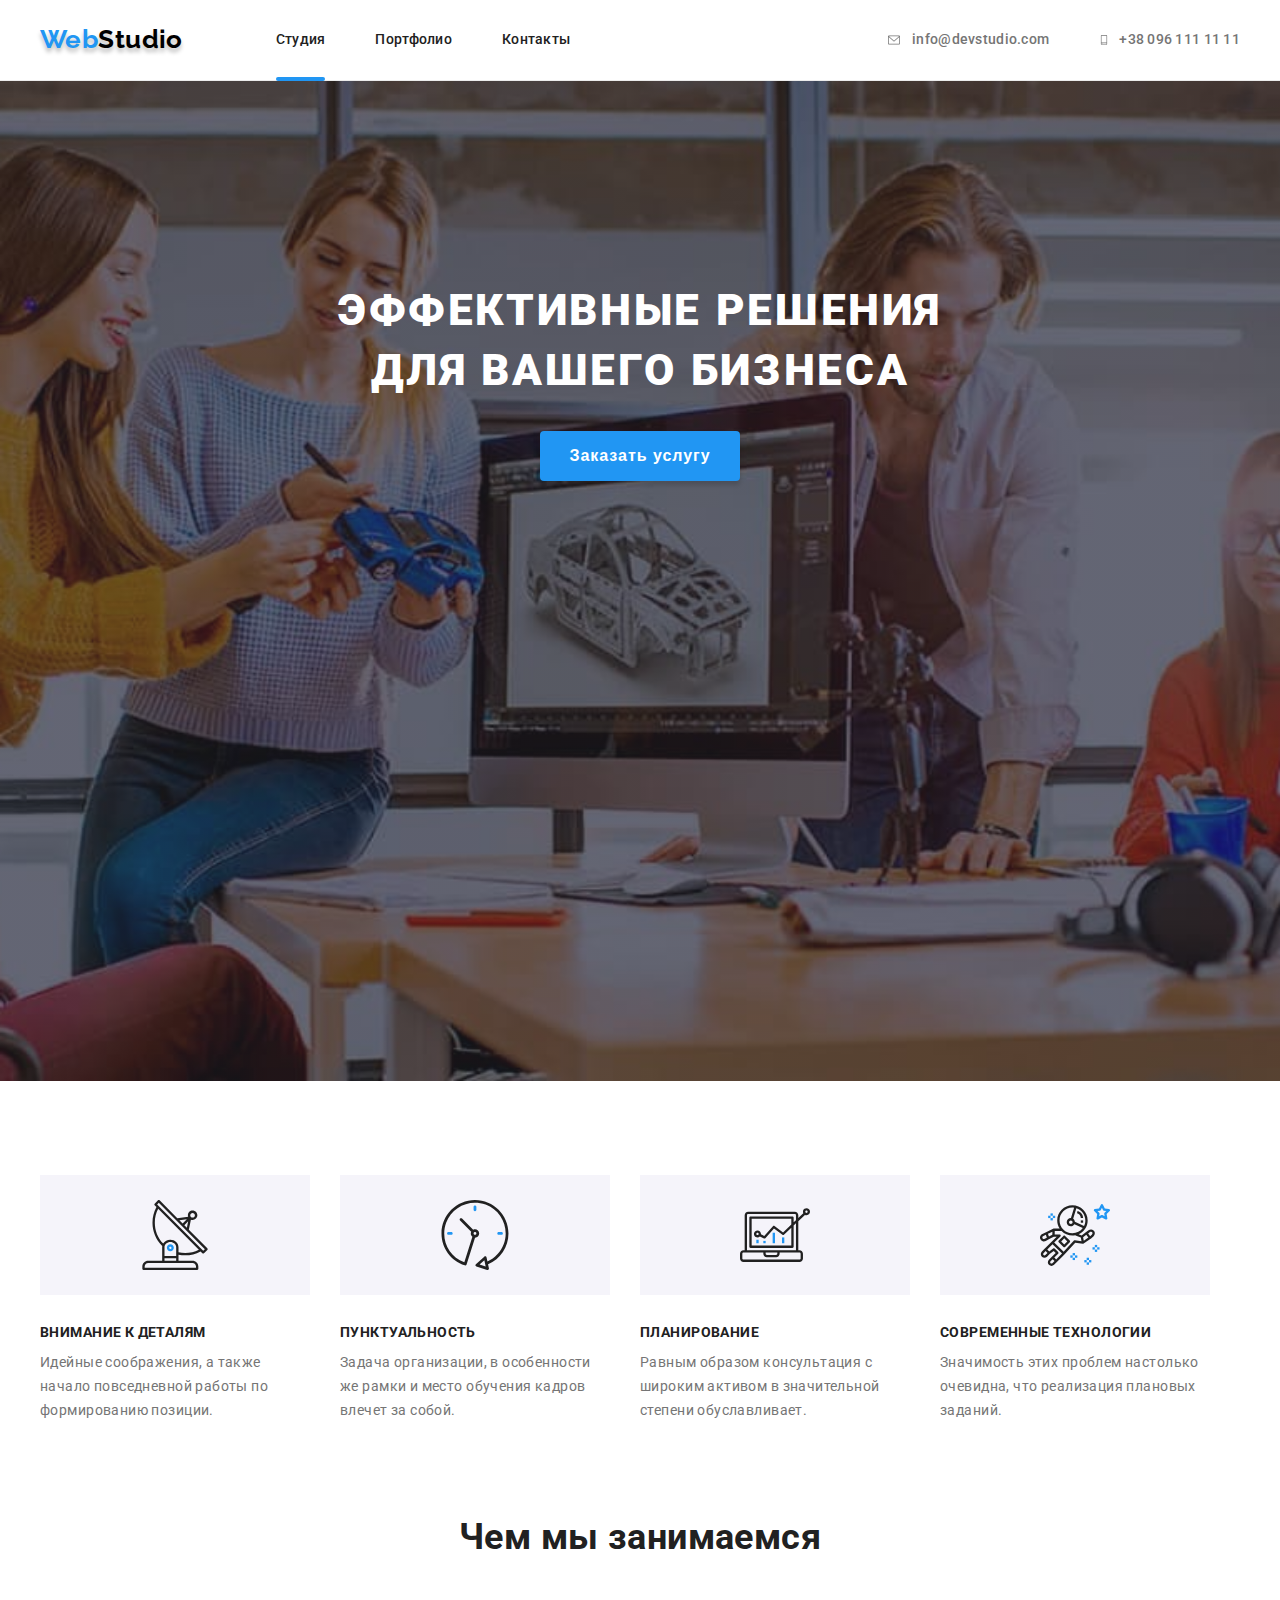
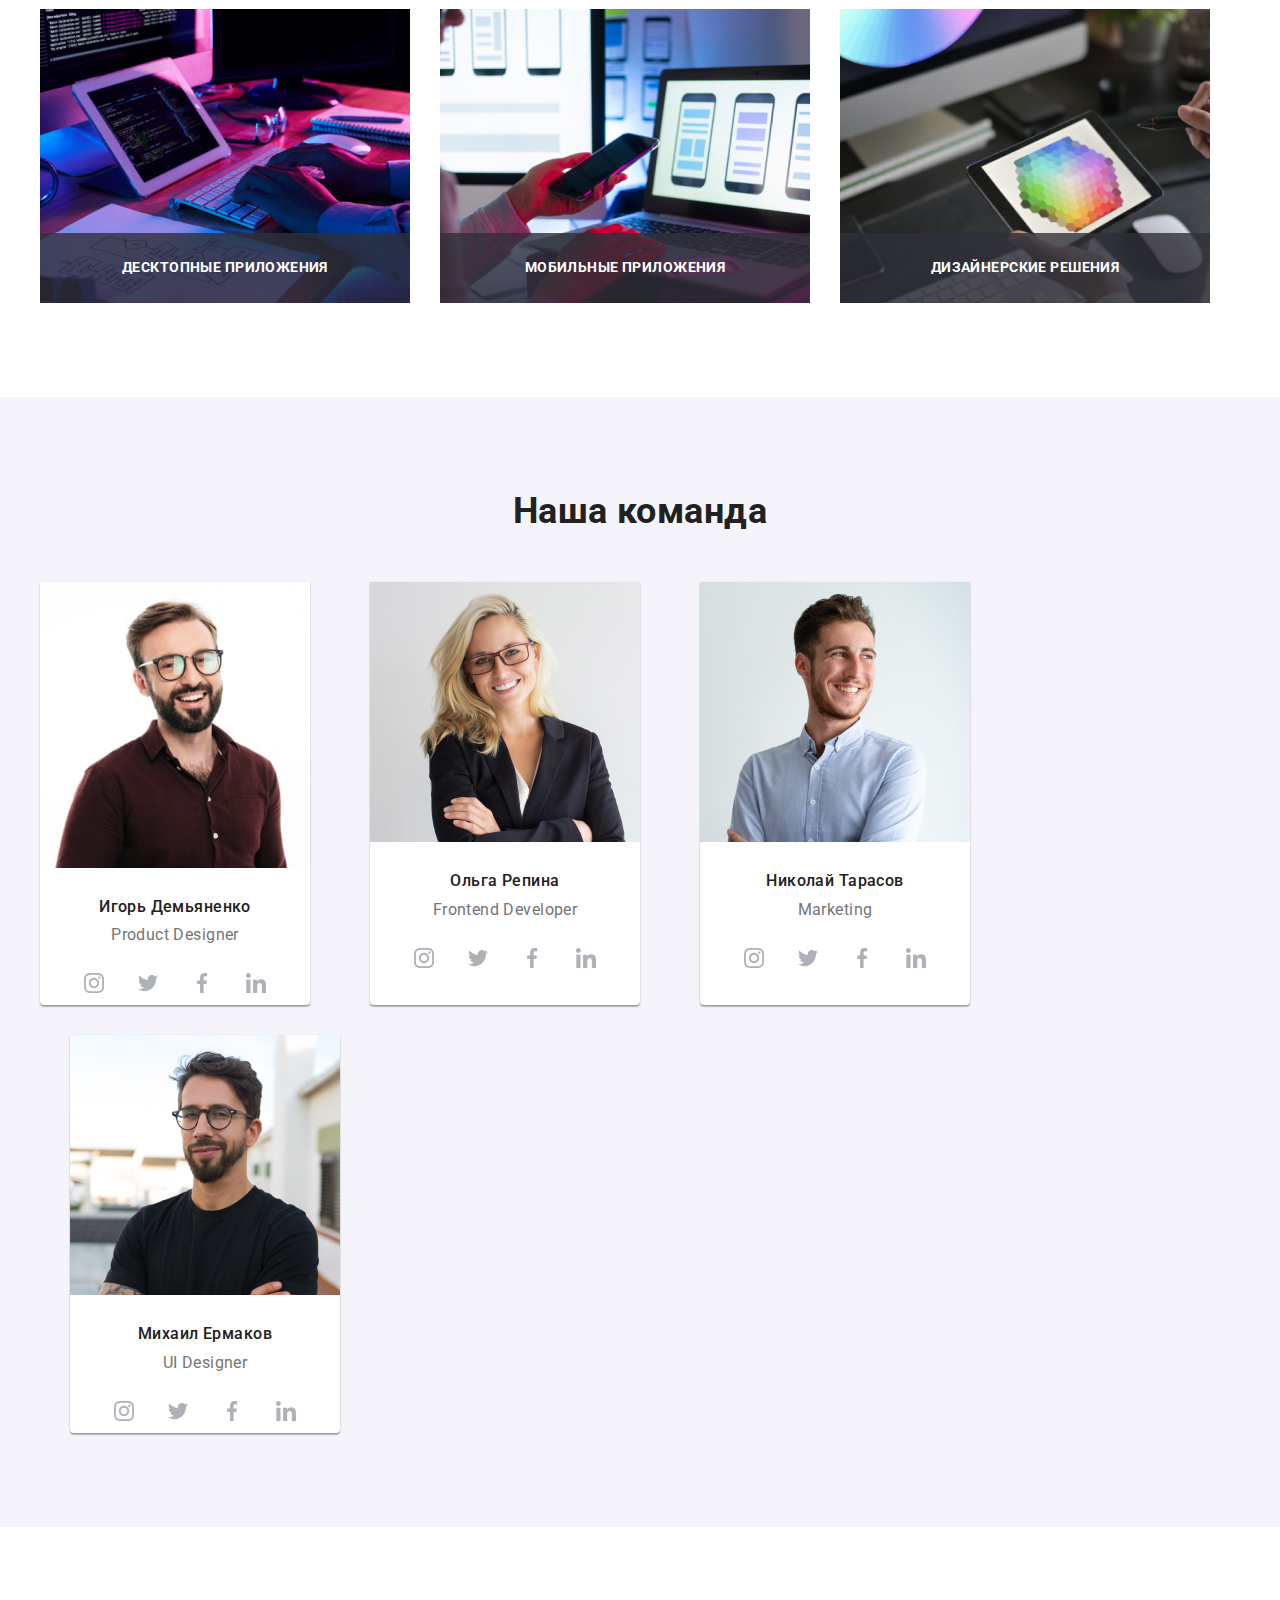
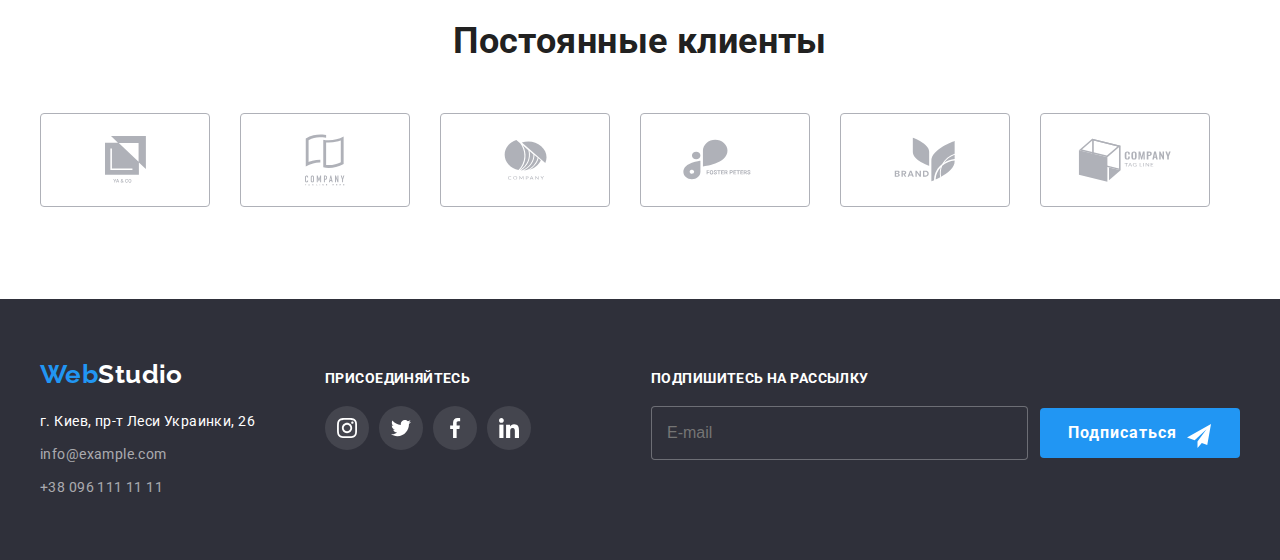
==== commit 575ecf07: "correkted" ====
--- a/index.html
+++ b/index.html
@@ -110,12 +110,16 @@
               <div class="container">
                 <h2 class="section-title">Наша команда</h2>
                    <ul class="team-list list">
-                <li class="item">
+                <li class="team-item">
                     <picture>
                         <source 
-                            srcset="./img/team/mob/igor@1x_mob-min-min-min.jpg, 
-                                    ./img/team/mob/igor@2x_mob-min-min-min.jpg" 
-                            media="(min-width:1200px)">
+                        srcset="./img/team/tab/igor@1x_tab-min.jpg 1x, 
+                                ./img/team/tab/igor@2x_tab-min.jpg 2x"
+                                media="(min-width:768px)">
+                        <source 
+                            srcset="./img/team/mob/igor@1x_mob-min-min-min.jpg 1x, 
+                                    ./img/team/mob/igor@2x_mob-min-min-min.jpg 2x" 
+                            media="(min-width:320px)">
                         <img src="./img/team/igor.jpg" alt="igor" width="270">
                     </picture>
                 
@@ -142,7 +146,7 @@
                     </ul>
 
                 </li>
-                <li class="item">
+                <li class="team-item">
                     <img src="./img/team/olga.jpg" alt="olga" width="270">
                     
                     <h3 class="title">Ольга Репина</h3>
@@ -168,7 +172,7 @@
                     </ul>
                    
                 </li>
-                <li class="item">
+                <li class="team-item">
                     <img src="./img/team/nikola.jpg" alt="nikola" width="270">
                     
                     <h3 class="title">Николай Тарасов</h3>
@@ -193,7 +197,7 @@
                                     <use href="./img/icons/sprite.svg#icon-linkedin-1"></use></svg></a></li>
                     </ul>
                 </li>
-                <li class="item">
+                <li class="team-item">
                     <img src="./img/team/mihal.jpg" alt="mihal" width="270">
                     
                     <h3 class="title">Михаил Ермаков</h3>
@@ -271,38 +275,40 @@
 
     <footer class="footer">
         <div class="container">
-          <div class="coordinates">
-            <a href="" class="logo_footer">Web<span class="logo_studio">Studio</span></a>
-            <address class="address">
-            <ul class="address_nav list">
-                <li class="address_item"><a href="" class="address">г. Киев, пр-т Леси Украинки, 26</a></li>
-                <li class="address_item"><a href="mailto:info@example.com" class="address-link">info@example.com</a></li>
-                <li class="address_item"><a href="tel:+380961111111" class="address-link">+38 096 111 11 11</a></li>
-            </ul>
-            </address>
-          </div>
-          <div class="social-footer">
-            <p class="title">присоединяйтесь</p>
-            
-                <ul class="soclinks list">
-                    <li class="soc-item instagram">
-                        <a href="" class="link socicon">
-                            <svg class="icon-soc" width="20" height="20">
-                            <use href="./img/icons/sprite.svg#icon-instagram-2"></use></svg></a></li>
-                    <li class="soc-item twitter">
-                        <a href="" class="link socicon">
-                            <svg class="icon-soc" width="20" height="20">
-                                <use href="./img/icons/sprite.svg#icon-twitter-1"></use></svg></a></li>
-                    <li class="soc-item facebook">
-                        <a href="" class="link socicon">
-                            <svg class="icon-soc" width="20" height="20">
-                                <use href="./img/icons/sprite.svg#icon-facebook-1"></use></svg></a></li>
-                    <li class="soc-item linkedin">
-                        <a href="" class="link socicon">
-                            <svg class="icon-soc" width="20" height="20">
-                                <use href="./img/icons/sprite.svg#icon-linkedin-1"></use></svg></a></li>
-                </ul>
-          </div>
+            <div class="footer-wrap">
+                <div class="coordinates">
+                    <a href="" class="logo_footer">Web<span class="logo_studio">Studio</span></a>
+                    <address class="address">
+                    <ul class="address_nav list">
+                        <li class="address_item"><a href="" class="address">г. Киев, пр-т Леси Украинки, 26</a></li>
+                        <li class="address_item"><a href="mailto:info@example.com" class="address-link">info@example.com</a></li>
+                        <li class="address_item"><a href="tel:+380961111111" class="address-link">+38 096 111 11 11</a></li>
+                    </ul>
+                    </address>
+                  </div>
+                  <div class="social-footer">
+                    <p class="title">присоединяйтесь</p>
+                    
+                        <ul class="soclinks list">
+                            <li class="soc-item instagram">
+                                <a href="" class="link socicon">
+                                    <svg class="icon-soc" width="20" height="20">
+                                    <use href="./img/icons/sprite.svg#icon-instagram-2"></use></svg></a></li>
+                            <li class="soc-item twitter">
+                                <a href="" class="link socicon">
+                                    <svg class="icon-soc" width="20" height="20">
+                                        <use href="./img/icons/sprite.svg#icon-twitter-1"></use></svg></a></li>
+                            <li class="soc-item facebook">
+                                <a href="" class="link socicon">
+                                    <svg class="icon-soc" width="20" height="20">
+                                        <use href="./img/icons/sprite.svg#icon-facebook-1"></use></svg></a></li>
+                            <li class="soc-item linkedin">
+                                <a href="" class="link socicon">
+                                    <svg class="icon-soc" width="20" height="20">
+                                        <use href="./img/icons/sprite.svg#icon-linkedin-1"></use></svg></a></li>
+                        </ul>
+                  </div>
+            </div>
 
           <div class="social-footer subscribe-footer">
             <p class="title">Подпишитесь на рассылку</p>
@@ -383,6 +389,7 @@
        </div>
        
     <script src="./js/modal.js"></script>
+    <script src="./js/mobile-menu.js"></script>
 
 </body>
 </html>
--- a/css/main.min.css
+++ b/css/main.min.css
@@ -1 +1 @@
-:root{--primary-text-color: #757575;--title-text-color: #212121;--border-line: #ECECEC;--border-line-small:#EEEEEE;--logo-black-color: #000;--accent-color: #2196F3;--primary-white-color: #ffffff;--primary-button-color: #F5F4FA;--button-color: #188CE8;--background-footer: #2F303A;--background-color-icon: #F5F4FA;--background-color-icon-social-links: #AFB1B8;--address-text-color: rgba(255, 255, 255, 0.6);--background-color-footer-socicon: rgba(255, 255, 255, 0.1);--box-shadow-portfolio: rgba(0, 0, 0, 0.12), 0px 4px 4px rgba(0, 0, 0, 0.06), 1px 4px 6px rgba(0, 0, 0, 0.16);--modal-background-color: rgba(0, 0, 0, 0.2);--modal-box-shadow: 0px 1px 3px rgba(0, 0, 0, 0.12), 0px 1px 1px rgba(0, 0, 0, 0.14), 0px 2px 1px rgba(0, 0, 0, 0.2);--backdrop-box-shadow: 0px 4px 4px rgba(0, 0, 0, 0.25);--button-primary-box-shadow: 0px 4px 4px rgba(0, 0, 0, 0.15);--button-secondary-box-shadow: 0px 3px 1px rgba(0, 0, 0, 0.1), 0px 1px 2px rgba(0, 0, 0, 0.08), 0px 2px 2px rgba(0, 0, 0, 0.12);--close-btn-color: rgba(0, 0, 0, 0.1);--close-btn-box-shadow: 0px 1px 3px rgba(0, 0, 0, 0.12), 0px 1px 1px rgba(0, 0, 0, 0.14), 0px 2px 1px rgba(0, 0, 0, 0.2);--time-function: cubic-bezier(0.4, 0, 0.2, 1);--projects-overlay-background-color: rgba(33, 150, 243, 0.9);--work-background-color: rgba(47, 48, 58, 0.8);--email-input-border-color:rgba(255, 255, 255, 0.3);--email-input-color: rgba(255, 255, 255, 1);--form-input-border-color:rgba(33, 33, 33, 0.2)}.backdrop{position:fixed;top:0;left:0;width:100%;height:100%;overflow-y:scroll;background-color:var(--modal-background-color);-webkit-box-shadow:var(--backdrop-box-shadow);box-shadow:var(--backdrop-box-shadow);-webkit-transition:opacity 250ms var(--time-function),visibility 250ms var(--time-function),-webkit-transform 250ms var(--time-function);transition:opacity 250ms var(--time-function),visibility 250ms var(--time-function),-webkit-transform 250ms var(--time-function);transition:opacity 250ms var(--time-function),transform 250ms var(--time-function),visibility 250ms var(--time-function);transition:opacity 250ms var(--time-function),transform 250ms var(--time-function),visibility 250ms var(--time-function),-webkit-transform 250ms var(--time-function)}.backdrop.is-hidden{opacity:0;pointer-events:none}.modal{position:absolute;padding:40px;top:50%;left:50%;-webkit-transform:translate(-50%, -50%);transform:translate(-50%, -50%);min-width:528px;min-height:581px;background:var(--primary-white-color);-webkit-box-shadow:var(--modal-box-shadow);box-shadow:var(--modal-box-shadow);border-radius:4px;background-color:var(--primary-white-color)}.close-btn{position:absolute;top:0;right:0;display:-webkit-box;display:-ms-flexbox;display:flex;margin:8px 8px 0 0;width:30px;height:30px;-webkit-box-align:center;-ms-flex-align:center;align-items:center;-webkit-box-pack:center;-ms-flex-pack:center;justify-content:center;border-radius:50%;border:1px solid var(--close-btn-color);background-color:var(--primary-white-color);cursor:pointer;-webkit-transition:fill 250ms var(--time-function),-webkit-box-shadow 250ms var(--time-function);transition:fill 250ms var(--time-function),-webkit-box-shadow 250ms var(--time-function);transition:box-shadow 250ms var(--time-function),fill 250ms var(--time-function);transition:box-shadow 250ms var(--time-function),fill 250ms var(--time-function),-webkit-box-shadow 250ms var(--time-function);fill:var(--logo-black-color)}.close-btn:hover,.close-btn:focus{-webkit-box-shadow:var(--close-btn-box-shadow);box-shadow:var(--close-btn-box-shadow);fill:var(--accent-color)}.modal-title{font-weight:700;font-size:20px;line-height:1.15;text-align:center;margin-bottom:12px;color:var(--title-text-color)}.form-filed{display:-webkit-box;display:-ms-flexbox;display:flex;-webkit-box-orient:vertical;-webkit-box-direction:normal;-ms-flex-direction:column;flex-direction:column;margin-bottom:10px}.form-label{font-size:12px;line-height:1.16;letter-spacing:.01em;margin-bottom:4px;color:var(--primary-text-color)}.input-wrap{position:relative}.input-wrap:hover,.input-wrap:focus{border-color:var(--accent-color);fill:var(--accent-color)}.form-input{width:100%;height:40px;padding:11px 12px 11px 40px;border:1px solid var(--form-input-border-color);border-radius:4px;-webkit-transition:fill 250ms var(--time-function),border-color 250ms var(--time-function);transition:fill 250ms var(--time-function),border-color 250ms var(--time-function)}.form-input:hover,.form-input:focus{fill:var(--accent-color);border-color:var(--accent-color)}.form-icon{position:absolute;left:12px;top:50%;-webkit-transform:translatey(-50%);transform:translatey(-50%);-webkit-transition:fill 250ms var(--time-function);transition:fill 250ms var(--time-function)}.form-area{padding:12px 16px;resize:none;width:100%;height:138px;font-size:12px;line-height:1.16;letter-spacing:.01em;border:1px solid rgba(33,33,33,.2);border-radius:4px;-webkit-transition:border 250ms var(--time-function);transition:border 250ms var(--time-function)}.form-area::-webkit-input-placeholder{-webkit-transition:font-size 250ms var(--time-function);transition:font-size 250ms var(--time-function);color:rgba(117,117,117,.5)}.form-area::-moz-placeholder{-moz-transition:font-size 250ms var(--time-function);transition:font-size 250ms var(--time-function);color:rgba(117,117,117,.5)}.form-area:-ms-input-placeholder{-ms-transition:font-size 250ms var(--time-function);transition:font-size 250ms var(--time-function);color:rgba(117,117,117,.5)}.form-area::-ms-input-placeholder{-ms-transition:font-size 250ms var(--time-function);transition:font-size 250ms var(--time-function);color:rgba(117,117,117,.5)}.form-area::placeholder{-webkit-transition:font-size 250ms var(--time-function);transition:font-size 250ms var(--time-function);color:rgba(117,117,117,.5)}.form-area:hover::-webkit-input-placeholder, .form-area:focus::-webkit-input-placeholder{font-size:14px}.form-area:hover::-moz-placeholder, .form-area:focus::-moz-placeholder{font-size:14px}.form-area:hover:-ms-input-placeholder, .form-area:focus:-ms-input-placeholder{font-size:14px}.form-area:hover::-ms-input-placeholder, .form-area:focus::-ms-input-placeholder{font-size:14px}.form-area:hover::placeholder,.form-area:focus::placeholder{font-size:14px}.form-comment{display:-webkit-box;display:-ms-flexbox;display:flex;-webkit-box-orient:vertical;-webkit-box-direction:normal;-ms-flex-direction:column;flex-direction:column;width:100%;margin-bottom:20px}.check-filed{display:-webkit-box;display:-ms-flexbox;display:flex;-webkit-box-align:center;-ms-flex-align:center;align-items:center;margin-bottom:30px}.check-icon{border:2px solid var(--title-text-color);border-radius:2px;fill:rgba(0,0,0,0)}.check-text{margin-left:8px;font-size:14px;line-height:1.71;color:var(--primary-text-color)}.check-input:checked+.check-label .check-icon{background-color:var(--accent-color);fill:#fff;border:none}.check-link{margin-left:3px;font-size:14px;line-height:1.71;-webkit-text-decoration-line:underline;text-decoration-line:underline;color:var(--accent-color)}.check-button{display:-webkit-box;display:-ms-flexbox;display:flex;-webkit-box-align:center;-ms-flex-align:center;align-items:center;margin:0 auto;width:200px;height:50px;padding:10px 55px;font-family:inherit;font-weight:700;font-size:16px;line-height:1.88;letter-spacing:.06em;color:var(--primary-white-color);background-color:var(--button-color);border-radius:4px;border:none;-webkit-transition:-webkit-box-shadow 250ms var(--time-function);transition:-webkit-box-shadow 250ms var(--time-function);transition:box-shadow 250ms var(--time-function);transition:box-shadow 250ms var(--time-function), -webkit-box-shadow 250ms var(--time-function);cursor:pointer}.check-button:hover,.check-button:focus{-webkit-box-shadow:0px 4px 4px rgba(0,0,0,.25);box-shadow:0px 4px 4px rgba(0,0,0,.25)}.page-header{border-bottom:1px solid;border-bottom-color:var(--border-line)}.container .main-nav{-webkit-box-align:center;-ms-flex-align:center;align-items:center}.main-nav{display:-webkit-box;display:-ms-flexbox;display:flex}.nav{display:-webkit-box;display:-ms-flexbox;display:flex;margin-right:auto}.logo{font-family:"Raleway",sans-serif;font-style:normal;font-size:26px;line-height:1.19;font-weight:700;text-decoration:none;color:var(--accent-color);text-shadow:0 4px 4px rgba(0,0,0,.25);padding:24px 0 25px 0;margin-right:93px}.logo-studio{color:var(--logo-black-color)}.footer{background-color:var(--background-footer);padding-top:60px;padding-bottom:60px}.logo_footer{font-family:"Raleway",sans-serif;font-weight:700;font-size:26px;line-height:1.19;text-decoration:none;color:var(--accent-color)}.logo_studio{color:var(--primary-white-color)}.address{text-decoration:none;font-style:normal;line-height:1.71;color:var(--primary-white-color);margin-top:20px}.address-link{text-decoration:none;color:var(--address-text-color)}.address_nav .address_item+.address_item{margin-top:9px}.footer .container{display:-webkit-box;display:-ms-flexbox;display:flex;-webkit-box-align:baseline;-ms-flex-align:baseline;align-items:baseline}.coordinates{display:block;margin-right:70px}.social-footer .title{font-weight:700;font-size:14px;line-height:16px;letter-spacing:.03em;text-transform:uppercase;margin-bottom:20px;color:var(--primary-white-color)}.soclinks{display:-webkit-box;display:-ms-flexbox;display:flex;-webkit-box-pack:center;-ms-flex-pack:center;justify-content:center;padding:0;margin-bottom:30px;list-style:none}.soclinks .soc-item{width:44px;height:44px;border-radius:50%}.soclinks .soc-item+.soc-item{margin-left:10px}.socicon{width:100%;height:100%;display:-webkit-box;display:-ms-flexbox;display:flex;border-radius:50%;-webkit-box-pack:center;-ms-flex-pack:center;justify-content:center;-webkit-box-align:center;-ms-flex-align:center;align-items:center;color:var(--primary-white-color);background-color:var(--background-color-footer-socicon);-webkit-transition:background-color 250ms var(--time-function);transition:background-color 250ms var(--time-function)}.socicon:hover,.socicon:focus{background-color:var(--accent-color)}.subscribe-footer{margin-left:93px}.subscribe{display:-webkit-box;display:-ms-flexbox;display:flex;-webkit-box-align:center;-ms-flex-align:center;align-items:center}.email-input{font-size:16px;line-height:1.25;width:358px;height:50px;padding-left:15px;margin-right:12px;color:var(--address-text-color);border:1px solid var(--email-input-border-color);background-color:var(--background-footer);border-radius:4px;-webkit-transition:border-color 250ms var(--time-function);transition:border-color 250ms var(--time-function)}.email-input:hover,.email-input:focus{border-color:var(--accent-color)}.subscribe_button{display:-webkit-box;display:-ms-flexbox;display:flex;-webkit-box-align:end;-ms-flex-align:end;align-items:flex-end;width:200px;height:50px;padding:10px 28px;font-family:inherit;font-weight:700;font-size:16px;line-height:1.88;letter-spacing:.06em;color:var(--primary-white-color);background-color:var(--accent-color);border-radius:4px;border:none;-webkit-transition:background-color 250ms var(--time-function),-webkit-box-shadow 250ms var(--time-function);transition:background-color 250ms var(--time-function),-webkit-box-shadow 250ms var(--time-function);transition:box-shadow 250ms var(--time-function),background-color 250ms var(--time-function);transition:box-shadow 250ms var(--time-function),background-color 250ms var(--time-function),-webkit-box-shadow 250ms var(--time-function);cursor:pointer}.subscribe_icon{margin-left:10px;fill:var(--primary-white-color)}html{-webkit-box-sizing:border-box;box-sizing:border-box}body{margin:0;background-color:var(--primary-white-color);color:var(--primary-text-color);font-family:"Roboto",sans-serif;letter-spacing:.03em;font-size:14px}p,h1,h2,h3,h4,h5,h6{margin:0;padding:0}img{display:block;max-width:100%;height:auto}.container{width:100%;margin:0 auto;padding-left:15px;padding-right:15px}@media screen and (min-width: 480px){.container{width:480px}}@media screen and (min-width: 768px){.container{width:768px}}@media screen and (min-width: 1200px){.container{width:1200px}}.section{padding:60px 0}@media screen and (min-width: 1200px){.section{padding:94px 0}}.section-title{font-weight:700;font-size:36px;line-height:1.16;text-align:center;color:var(--title-text-color);margin-bottom:50px}@media screen and (max-width: 1199px){.section-title{font-size:28px;line-height:1.17}}.list{padding:0;margin:0;list-style:none}.visually-hidden{position:absolute;width:1px;height:1px;margin:-1px;border:0;padding:0;clip:rect(0 0 0 0);overflow:hidden}.site-nav{display:-webkit-box;display:-ms-flexbox;display:flex}@media screen and (max-width: 767px){.site-nav{display:none}}.site-nav .current{position:relative;color:var(--accent-color)}.site-nav .item:not(:last-child){margin-right:50px}.site-nav .link{padding-top:32px;padding-bottom:32px;display:-webkit-box;display:-ms-flexbox;display:flex;-webkit-box-align:center;-ms-flex-align:center;align-items:center;font-weight:500;line-height:1.14;letter-spacing:.02em;text-decoration:none;color:var(--title-text-color);-webkit-transition:color 250ms var(--time-function);transition:color 250ms var(--time-function)}.site-nav .link:hover,.site-nav .link:focus{color:var(--accent-color)}.site-nav .link .current{color:var(--accent-color)}.auth-nav{display:-webkit-box;display:-ms-flexbox;display:flex}@media screen and (max-width: 767px){.auth-nav{display:none}}.auth-nav .icon{margin-right:10px}.auth-nav .item+.item{margin-left:50px}.icon{display:inline-block;-webkit-box-pack:center;-ms-flex-pack:center;justify-content:center}.icon-link{display:-webkit-box;display:-ms-flexbox;display:flex;-webkit-box-align:center;-ms-flex-align:center;align-items:center;padding-top:32px;padding-bottom:32px;font-weight:500;line-height:1.14;letter-spacing:.02em;text-decoration:none;color:var(--primary-text-color);fill:var(--primary-text-color);-webkit-transition:fill var(--primary-text-color),color 250ms var(--time-function);transition:fill var(--primary-text-color),color 250ms var(--time-function)}.icon-link:hover,.icon-link:focus{color:var(--accent-color);fill:var(--accent-color)}.current::after{content:"";position:absolute;left:0;bottom:-1px;width:100%;height:4px;display:block;background-color:var(--accent-color);border-radius:2px}.hero{background-image:-webkit-gradient(linear, left top, right top, from(rgba(47, 48, 58, 0.4)), to(rgba(47, 48, 58, 0.4))),url("../img/baner.jpg");background-image:linear-gradient(to right, rgba(47, 48, 58, 0.4), rgba(47, 48, 58, 0.4)),url("../img/baner.jpg");background-color:var(--background-footer);background-repeat:no-repeat;background-position:center;background-size:cover;max-width:1600px;height:600px;margin-left:auto;margin-right:auto;text-align:center;padding-top:200px;padding-bottom:200px}.hero-title{font-size:26px;font-weight:900;line-height:1.62;width:360px;margin:0 auto;letter-spacing:.06em;text-align:center;text-transform:uppercase;color:var(--primary-white-color)}@media screen and (max-width: 479px){.hero-title{width:300px}}@media screen and (min-width: 1200px){.hero-title{width:696px;font-size:44px;line-height:1.36}}@media screen and (min-width: 768px){.feature-list{display:-webkit-box;display:-ms-flexbox;display:flex;-ms-flex-wrap:wrap;flex-wrap:wrap;gap:30px}}.feature-list .item{width:100%}@media screen and (min-width: 768px){.feature-list .item{width:354px}}@media screen and (min-width: 1200px){.feature-list .item{width:270px}}.feature-icon-wrap{background-color:var(--background-color-icon);height:120px;display:-webkit-box;display:-ms-flexbox;display:flex;-webkit-box-pack:center;-ms-flex-pack:center;justify-content:center;-webkit-box-align:center;-ms-flex-align:center;align-items:center;margin-bottom:30px}@media screen and (max-width: 767px){.feature-list .item+.item{margin-top:30px}}.feature-list .title{font-size:14px;font-weight:700;line-height:1.14;text-transform:uppercase;color:var(--title-text-color);margin-bottom:10px}@media screen and (max-width: 767px){.feature-list .title{text-align:center}}.feature-list .text{line-height:1.71}.work{padding-top:0}@media screen and (max-width: 1199px){.work{display:none}}.work-list{display:-webkit-box;display:-ms-flexbox;display:flex}.work-list .item+.item{margin-left:30px}.work-list .item{position:relative}.work-box{position:absolute;bottom:0;width:100%;height:70px;display:-webkit-box;display:-ms-flexbox;display:flex;-webkit-box-pack:center;-ms-flex-pack:center;justify-content:center;-webkit-box-align:center;-ms-flex-align:center;align-items:center;background-color:var(--work-background-color)}.work-text{font-weight:700;line-height:1.14;text-transform:uppercase;color:var(--primary-white-color)}.team{background-color:var(--primary-button-color)}.team .item{border-radius:0px 0px 4px 4px;-webkit-box-shadow:0px 1px 3px rgba(0,0,0,.12),0px 1px 1px rgba(0,0,0,.14),0px 2px 1px rgba(0,0,0,.2);box-shadow:0px 1px 3px rgba(0,0,0,.12),0px 1px 1px rgba(0,0,0,.14),0px 2px 1px rgba(0,0,0,.2)}@media screen and (min-width: 768px){.team-list{display:-webkit-box;display:-ms-flexbox;display:flex;-ms-flex-wrap:wrap;flex-wrap:wrap;gap:30px}}.team-list .item{-webkit-box-shadow:0px 1px 3px rgba(0,0,0,.12),0px 1px 1px rgba(0,0,0,.14),0px 2px 1px rgba(0,0,0,.2);box-shadow:0px 1px 3px rgba(0,0,0,.12),0px 1px 1px rgba(0,0,0,.14),0px 2px 1px rgba(0,0,0,.2);border-radius:0px 0px 4px 4px;border-color:var(--logo-black-color);background-color:var(--primary-white-color);text-align:center}.team-list .item+.item{margin-left:30px}.team-list .title{font-weight:500;font-size:16px;line-height:1.18;margin-bottom:10px;margin-top:30px;color:var(--title-text-color)}.team-list .text{font-size:16px;line-height:1.18;margin-bottom:16px}.social-links{display:-webkit-box;display:-ms-flexbox;display:flex;-webkit-box-pack:center;-ms-flex-pack:center;justify-content:center;padding-bottom:24px;margin-bottom:30px;list-style:none}@media screen and (min-width: 1199px){.social-links{padding:0;margin-bottom:30px}}.social-links .soc-item{width:44px;height:44px;border-radius:50%}.social-links .soc-item+.soc-item{margin-left:10px}.soc-icon{width:100%;height:100%;display:-webkit-box;display:-ms-flexbox;display:flex;border-radius:50%;-webkit-box-pack:center;-ms-flex-pack:center;justify-content:center;-webkit-box-align:center;-ms-flex-align:center;align-items:center;color:var(--background-color-icon-social-links);-webkit-transition:background-color 250ms var(--time-function),color 250ms var(--time-function);transition:background-color 250ms var(--time-function),color 250ms var(--time-function)}.soc-icon:hover,.soc-icon:focus{background-color:var(--accent-color);color:var(--background-color-icon)}.icon-soc{fill:currentColor}.icon:hover{color:var(--accent-color)}.link-icon{padding:0;margin:0;fill:currentColor}.client-list{display:-webkit-box;display:-ms-flexbox;display:flex}.client-list .item{display:-webkit-box;display:-ms-flexbox;display:flex;width:170px;height:92px}.client-list .item+.item{margin-left:30px}.icon-client{display:-webkit-box;display:-ms-flexbox;display:flex;-webkit-box-align:center;-ms-flex-align:center;align-items:center;-webkit-box-pack:center;-ms-flex-pack:center;justify-content:center;border:1px solid;border-color:var(--background-color-icon-social-links);border-radius:4px;width:100%;height:100%;fill:var(--background-color-icon-social-links);-webkit-transition:fill 250ms var(--time-function),border-color 250ms var(--time-function);transition:fill 250ms var(--time-function),border-color 250ms var(--time-function)}.icon-client:hover,.icon-client:focus{border-color:var(--accent-color);fill:var(--accent-color)}.button{display:inline-block;border:1px solid rgba(0,0,0,0);border-radius:4px;cursor:pointer;font-weight:500;text-align:center}.button.primary{font-size:16px;font-weight:700;width:200px;height:50px;letter-spacing:.06em;-webkit-box-shadow:var(--button-primary-box-shadow);box-shadow:var(--button-primary-box-shadow);color:var(--primary-white-color);background-color:var(--accent-color);margin-top:30px;-webkit-transition:background-color 250ms var(--time-function);transition:background-color 250ms var(--time-function)}.button.primary:hover,.button.primary:focus{background-color:var(--button-color)}.button.secondary{height:38px;padding:6px 22px;color:var(--title-text-color);background-color:var(--primary-button-color);-webkit-transition:background-color 250ms var(--time-function),color 250ms var(--time-function),-webkit-box-shadow var(--button-secondary-box-shadow);transition:background-color 250ms var(--time-function),color 250ms var(--time-function),-webkit-box-shadow var(--button-secondary-box-shadow);transition:background-color 250ms var(--time-function),box-shadow var(--button-secondary-box-shadow),color 250ms var(--time-function);transition:background-color 250ms var(--time-function),box-shadow var(--button-secondary-box-shadow),color 250ms var(--time-function),-webkit-box-shadow var(--button-secondary-box-shadow)}.button.secondary:hover,.button.secondary:focus{color:var(--primary-button-color);background-color:var(--accent-color);-webkit-box-shadow:var(--button-secondary-box-shadow);box-shadow:var(--button-secondary-box-shadow)}.filters{display:-webkit-box;display:-ms-flexbox;display:flex;-webkit-box-pack:center;-ms-flex-pack:center;justify-content:center}.filters .item+.item{margin-left:8px}.projects{display:-webkit-box;display:-ms-flexbox;display:flex;-ms-flex-wrap:wrap;flex-wrap:wrap;margin-top:50px}.projects-title{margin-bottom:4px}.projects .item{width:370px;margin-right:30px;margin-bottom:30px;background:#fff;-webkit-transition:-webkit-box-shadow 250ms var(--time-function);transition:-webkit-box-shadow 250ms var(--time-function);transition:box-shadow 250ms var(--time-function);transition:box-shadow 250ms var(--time-function), -webkit-box-shadow 250ms var(--time-function)}.projects .item:hover,.projects .item:focus{-webkit-box-shadow:0px 1px 1px var(--box-shadow-portfolio);box-shadow:0px 1px 1px var(--box-shadow-portfolio)}.projects .item:nth-child(3n){margin-right:0}.projects .item:nth-last-child(-n+3){margin-bottom:0}.projects .link{text-decoration:none}.link .projects-title{font-weight:700;font-size:18px;line-height:2;letter-spacing:.06em;color:var(--title-text-color)}.link .text{font-weight:400;font-size:16px;line-height:1.87;color:var(--primary-text-color)}.border{padding:20px 24px;border-right:1px solid;border-bottom:1px solid;border-left:1px solid;border-color:var(--border-line-small)}.projects-thumb{position:relative;overflow:hidden}.projects-overlay{position:absolute;width:100%;height:100%;bottom:0;padding:63px 24px;background-color:var(--projects-overlay-background-color);-webkit-transform:translateY(100%);transform:translateY(100%);-webkit-transition:-webkit-transform 250ms var(--time-function);transition:-webkit-transform 250ms var(--time-function);transition:transform 250ms var(--time-function);transition:transform 250ms var(--time-function), -webkit-transform 250ms var(--time-function)}.pro-item :hover .projects-overlay{-webkit-transform:translate(0);transform:translate(0)}.overlay-text{font-size:18px;line-height:1.56;color:var(--primary-white-color)}/*# sourceMappingURL=main.min.css.map */+:root{--primary-text-color: #757575;--title-text-color: #212121;--border-line: #ECECEC;--border-line-small:#EEEEEE;--logo-black-color: #000;--accent-color: #2196F3;--primary-white-color: #ffffff;--primary-button-color: #F5F4FA;--button-color: #188CE8;--background-footer: #2F303A;--background-color-icon: #F5F4FA;--background-color-icon-social-links: #AFB1B8;--address-text-color: rgba(255, 255, 255, 0.6);--background-color-footer-socicon: rgba(255, 255, 255, 0.1);--box-shadow-portfolio: rgba(0, 0, 0, 0.12), 0px 4px 4px rgba(0, 0, 0, 0.06), 1px 4px 6px rgba(0, 0, 0, 0.16);--modal-background-color: rgba(0, 0, 0, 0.2);--modal-box-shadow: 0px 1px 3px rgba(0, 0, 0, 0.12), 0px 1px 1px rgba(0, 0, 0, 0.14), 0px 2px 1px rgba(0, 0, 0, 0.2);--backdrop-box-shadow: 0px 4px 4px rgba(0, 0, 0, 0.25);--button-primary-box-shadow: 0px 4px 4px rgba(0, 0, 0, 0.15);--button-secondary-box-shadow: 0px 3px 1px rgba(0, 0, 0, 0.1), 0px 1px 2px rgba(0, 0, 0, 0.08), 0px 2px 2px rgba(0, 0, 0, 0.12);--close-btn-color: rgba(0, 0, 0, 0.1);--close-btn-box-shadow: 0px 1px 3px rgba(0, 0, 0, 0.12), 0px 1px 1px rgba(0, 0, 0, 0.14), 0px 2px 1px rgba(0, 0, 0, 0.2);--time-function: cubic-bezier(0.4, 0, 0.2, 1);--projects-overlay-background-color: rgba(33, 150, 243, 0.9);--work-background-color: rgba(47, 48, 58, 0.8);--email-input-border-color:rgba(255, 255, 255, 0.3);--email-input-color: rgba(255, 255, 255, 1);--form-input-border-color:rgba(33, 33, 33, 0.2)}.backdrop{position:fixed;top:0;left:0;width:100%;height:100%;overflow-y:scroll;background-color:var(--modal-background-color);-webkit-box-shadow:var(--backdrop-box-shadow);box-shadow:var(--backdrop-box-shadow);-webkit-transition:opacity 250ms var(--time-function),visibility 250ms var(--time-function),-webkit-transform 250ms var(--time-function);transition:opacity 250ms var(--time-function),visibility 250ms var(--time-function),-webkit-transform 250ms var(--time-function);transition:opacity 250ms var(--time-function),transform 250ms var(--time-function),visibility 250ms var(--time-function);transition:opacity 250ms var(--time-function),transform 250ms var(--time-function),visibility 250ms var(--time-function),-webkit-transform 250ms var(--time-function)}.backdrop.is-hidden{opacity:0;pointer-events:none}.modal{position:absolute;padding:40px;top:50%;left:50%;-webkit-transform:translate(-50%, -50%);transform:translate(-50%, -50%);min-width:528px;min-height:581px;background:var(--primary-white-color);-webkit-box-shadow:var(--modal-box-shadow);box-shadow:var(--modal-box-shadow);border-radius:4px;background-color:var(--primary-white-color)}.close-btn{position:absolute;top:0;right:0;display:-webkit-box;display:-ms-flexbox;display:flex;margin:8px 8px 0 0;width:30px;height:30px;-webkit-box-align:center;-ms-flex-align:center;align-items:center;-webkit-box-pack:center;-ms-flex-pack:center;justify-content:center;border-radius:50%;border:1px solid var(--close-btn-color);background-color:var(--primary-white-color);cursor:pointer;-webkit-transition:fill 250ms var(--time-function),-webkit-box-shadow 250ms var(--time-function);transition:fill 250ms var(--time-function),-webkit-box-shadow 250ms var(--time-function);transition:box-shadow 250ms var(--time-function),fill 250ms var(--time-function);transition:box-shadow 250ms var(--time-function),fill 250ms var(--time-function),-webkit-box-shadow 250ms var(--time-function);fill:var(--logo-black-color)}.close-btn:hover,.close-btn:focus{-webkit-box-shadow:var(--close-btn-box-shadow);box-shadow:var(--close-btn-box-shadow);fill:var(--accent-color)}.modal-title{font-weight:700;font-size:20px;line-height:1.15;text-align:center;margin-bottom:12px;color:var(--title-text-color)}.form-filed{display:-webkit-box;display:-ms-flexbox;display:flex;-webkit-box-orient:vertical;-webkit-box-direction:normal;-ms-flex-direction:column;flex-direction:column;margin-bottom:10px}.form-label{font-size:12px;line-height:1.16;letter-spacing:.01em;margin-bottom:4px;color:var(--primary-text-color)}.input-wrap{position:relative}.input-wrap:hover,.input-wrap:focus{border-color:var(--accent-color);fill:var(--accent-color)}.form-input{width:100%;height:40px;padding:11px 12px 11px 40px;border:1px solid var(--form-input-border-color);border-radius:4px;-webkit-transition:fill 250ms var(--time-function),border-color 250ms var(--time-function);transition:fill 250ms var(--time-function),border-color 250ms var(--time-function)}.form-input:hover,.form-input:focus{fill:var(--accent-color);border-color:var(--accent-color)}.form-icon{position:absolute;left:12px;top:50%;-webkit-transform:translatey(-50%);transform:translatey(-50%);-webkit-transition:fill 250ms var(--time-function);transition:fill 250ms var(--time-function)}.form-area{padding:12px 16px;resize:none;width:100%;height:138px;font-size:12px;line-height:1.16;letter-spacing:.01em;border:1px solid rgba(33,33,33,.2);border-radius:4px;-webkit-transition:border 250ms var(--time-function);transition:border 250ms var(--time-function)}.form-area::-webkit-input-placeholder{-webkit-transition:font-size 250ms var(--time-function);transition:font-size 250ms var(--time-function);color:rgba(117,117,117,.5)}.form-area::-moz-placeholder{-moz-transition:font-size 250ms var(--time-function);transition:font-size 250ms var(--time-function);color:rgba(117,117,117,.5)}.form-area:-ms-input-placeholder{-ms-transition:font-size 250ms var(--time-function);transition:font-size 250ms var(--time-function);color:rgba(117,117,117,.5)}.form-area::-ms-input-placeholder{-ms-transition:font-size 250ms var(--time-function);transition:font-size 250ms var(--time-function);color:rgba(117,117,117,.5)}.form-area::placeholder{-webkit-transition:font-size 250ms var(--time-function);transition:font-size 250ms var(--time-function);color:rgba(117,117,117,.5)}.form-area:hover::-webkit-input-placeholder, .form-area:focus::-webkit-input-placeholder{font-size:14px}.form-area:hover::-moz-placeholder, .form-area:focus::-moz-placeholder{font-size:14px}.form-area:hover:-ms-input-placeholder, .form-area:focus:-ms-input-placeholder{font-size:14px}.form-area:hover::-ms-input-placeholder, .form-area:focus::-ms-input-placeholder{font-size:14px}.form-area:hover::placeholder,.form-area:focus::placeholder{font-size:14px}.form-comment{display:-webkit-box;display:-ms-flexbox;display:flex;-webkit-box-orient:vertical;-webkit-box-direction:normal;-ms-flex-direction:column;flex-direction:column;width:100%;margin-bottom:20px}.check-filed{display:-webkit-box;display:-ms-flexbox;display:flex;-webkit-box-align:center;-ms-flex-align:center;align-items:center;margin-bottom:30px}.check-icon{border:2px solid var(--title-text-color);border-radius:2px;fill:rgba(0,0,0,0)}.check-text{margin-left:8px;font-size:14px;line-height:1.71;color:var(--primary-text-color)}.check-input:checked+.check-label .check-icon{background-color:var(--accent-color);fill:#fff;border:none}.check-link{margin-left:3px;font-size:14px;line-height:1.71;-webkit-text-decoration-line:underline;text-decoration-line:underline;color:var(--accent-color)}.check-button{display:-webkit-box;display:-ms-flexbox;display:flex;-webkit-box-align:center;-ms-flex-align:center;align-items:center;margin:0 auto;width:200px;height:50px;padding:10px 55px;font-family:inherit;font-weight:700;font-size:16px;line-height:1.88;letter-spacing:.06em;color:var(--primary-white-color);background-color:var(--button-color);border-radius:4px;border:none;-webkit-transition:-webkit-box-shadow 250ms var(--time-function);transition:-webkit-box-shadow 250ms var(--time-function);transition:box-shadow 250ms var(--time-function);transition:box-shadow 250ms var(--time-function), -webkit-box-shadow 250ms var(--time-function);cursor:pointer}.check-button:hover,.check-button:focus{-webkit-box-shadow:0px 4px 4px rgba(0,0,0,.25);box-shadow:0px 4px 4px rgba(0,0,0,.25)}.page-header{border-bottom:1px solid;border-bottom-color:var(--border-line)}.container .main-nav{-webkit-box-align:center;-ms-flex-align:center;align-items:center}.main-nav{display:-webkit-box;display:-ms-flexbox;display:flex}.nav{display:-webkit-box;display:-ms-flexbox;display:flex;margin-right:auto}.logo{font-family:"Raleway",sans-serif;font-style:normal;font-size:26px;line-height:1.19;font-weight:700;text-decoration:none;color:var(--accent-color);text-shadow:0 4px 4px rgba(0,0,0,.25);padding:24px 0 25px 0;margin-right:93px}.logo-studio{color:var(--logo-black-color)}.footer{background-color:var(--background-footer);padding-top:60px;padding-bottom:60px}.logo_footer{font-family:"Raleway",sans-serif;font-weight:700;font-size:26px;line-height:1.19;text-decoration:none;color:var(--accent-color)}.logo_studio{color:var(--primary-white-color)}.address{text-decoration:none;font-style:normal;line-height:1.71;color:var(--primary-white-color);margin-top:20px}.address-link{text-decoration:none;color:var(--address-text-color)}.address_nav .address_item+.address_item{margin-top:9px}@media screen and (min-width: 1200px){.footer .container{display:-webkit-box;display:-ms-flexbox;display:flex;-webkit-box-align:baseline;-ms-flex-align:baseline;align-items:baseline}}@media screen and (min-width: 768px){.footer-wrap{display:-webkit-box;display:-ms-flexbox;display:flex;-webkit-box-align:baseline;-ms-flex-align:baseline;align-items:baseline}}@media screen and (min-width: 768px)and (max-width: 1199px){.footer-wrap{-ms-flex-pack:distribute;justify-content:space-around}}@media screen and (max-width: 1199px){.coordinates{text-align:center}}@media screen and (min-width: 1200px){.coordinates{margin-right:70px}}@media screen and (max-width: 1199px){.social-footer{margin-top:60px;text-align:center}}.social-footer .title{font-weight:700;font-size:14px;line-height:16px;letter-spacing:.03em;text-transform:uppercase;margin-bottom:20px;color:var(--primary-white-color)}.soclinks{display:-webkit-box;display:-ms-flexbox;display:flex;-webkit-box-pack:center;-ms-flex-pack:center;justify-content:center;padding:0;margin-bottom:30px;list-style:none}.soclinks .soc-item{width:44px;height:44px;border-radius:50%}.soclinks .soc-item+.soc-item{margin-left:10px}.socicon{width:100%;height:100%;display:-webkit-box;display:-ms-flexbox;display:flex;border-radius:50%;-webkit-box-pack:center;-ms-flex-pack:center;justify-content:center;-webkit-box-align:center;-ms-flex-align:center;align-items:center;color:var(--primary-white-color);background-color:var(--background-color-footer-socicon);-webkit-transition:background-color 250ms var(--time-function);transition:background-color 250ms var(--time-function)}.socicon:hover,.socicon:focus{background-color:var(--accent-color)}@media screen and (max-width: 1199px){.subscribe-footer{margin-top:60px;text-align:center}}@media screen and (min-width: 1200px){.subscribe-footer{margin-left:auto}}@media screen and (min-width: 1200px){.subscribe{display:-webkit-box;display:-ms-flexbox;display:flex;-webkit-box-align:center;-ms-flex-align:center;align-items:center}}.email-input{font-size:16px;line-height:1.25;width:100%;height:50px;padding-left:15px;margin-right:12px;color:var(--address-text-color);border:1px solid var(--email-input-border-color);background-color:var(--background-footer);border-radius:4px;-webkit-transition:border-color 250ms var(--time-function);transition:border-color 250ms var(--time-function)}@media screen and (min-width: 480px)and (max-width: 1199px){.email-input{width:450px}}@media screen and (max-width: 1199px){.email-input{margin-bottom:20px}}@media screen and (min-width: 1200px){.email-input{width:358px}}.email-input:hover,.email-input:focus{border-color:var(--accent-color)}.subscribe_button{display:-webkit-box;display:-ms-flexbox;display:flex;-webkit-box-align:end;-ms-flex-align:end;align-items:flex-end;width:200px;height:50px;padding:10px 28px;font-family:inherit;font-weight:700;font-size:16px;line-height:1.88;letter-spacing:.06em;color:var(--primary-white-color);background-color:var(--accent-color);border-radius:4px;border:none;-webkit-transition:background-color 250ms var(--time-function),-webkit-box-shadow 250ms var(--time-function);transition:background-color 250ms var(--time-function),-webkit-box-shadow 250ms var(--time-function);transition:box-shadow 250ms var(--time-function),background-color 250ms var(--time-function);transition:box-shadow 250ms var(--time-function),background-color 250ms var(--time-function),-webkit-box-shadow 250ms var(--time-function);cursor:pointer}@media screen and (max-width: 1199px){.subscribe_button{margin:0 auto}}.subscribe_icon{margin-left:10px;fill:var(--primary-white-color)}html{-webkit-box-sizing:border-box;box-sizing:border-box}body{margin:0;background-color:var(--primary-white-color);color:var(--primary-text-color);font-family:"Roboto",sans-serif;letter-spacing:.03em;font-size:14px}p,h1,h2,h3,h4,h5,h6{margin:0;padding:0}img{display:block;max-width:100%;height:auto}.container{width:100%;margin:0 auto;padding-left:15px;padding-right:15px}@media screen and (min-width: 480px){.container{width:480px}}@media screen and (min-width: 768px){.container{width:768px}}@media screen and (min-width: 1200px){.container{width:1200px}}.section{padding:60px 0}@media screen and (min-width: 1200px){.section{padding:94px 0}}.section-title{font-weight:700;font-size:36px;line-height:1.16;text-align:center;color:var(--title-text-color);margin-bottom:50px}@media screen and (max-width: 1199px){.section-title{font-size:28px;line-height:1.17}}.list{padding:0;margin:0;list-style:none}.visually-hidden{position:absolute;width:1px;height:1px;margin:-1px;border:0;padding:0;clip:rect(0 0 0 0);overflow:hidden}.site-nav{display:-webkit-box;display:-ms-flexbox;display:flex}@media screen and (max-width: 767px){.site-nav{display:none}}.site-nav .current{position:relative;color:var(--accent-color)}.site-nav .item:not(:last-child){margin-right:50px}.site-nav .link{padding-top:32px;padding-bottom:32px;display:-webkit-box;display:-ms-flexbox;display:flex;-webkit-box-align:center;-ms-flex-align:center;align-items:center;font-weight:500;line-height:1.14;letter-spacing:.02em;text-decoration:none;color:var(--title-text-color);-webkit-transition:color 250ms var(--time-function);transition:color 250ms var(--time-function)}.site-nav .link:hover,.site-nav .link:focus{color:var(--accent-color)}.site-nav .link .current{color:var(--accent-color)}.auth-nav{display:-webkit-box;display:-ms-flexbox;display:flex}@media screen and (max-width: 767px){.auth-nav{display:none}}.auth-nav .icon{margin-right:10px}.auth-nav .item+.item{margin-left:50px}.icon{display:inline-block;-webkit-box-pack:center;-ms-flex-pack:center;justify-content:center}.icon-link{display:-webkit-box;display:-ms-flexbox;display:flex;-webkit-box-align:center;-ms-flex-align:center;align-items:center;padding-top:32px;padding-bottom:32px;font-weight:500;line-height:1.14;letter-spacing:.02em;text-decoration:none;color:var(--primary-text-color);fill:var(--primary-text-color);-webkit-transition:fill var(--primary-text-color),color 250ms var(--time-function);transition:fill var(--primary-text-color),color 250ms var(--time-function)}.icon-link:hover,.icon-link:focus{color:var(--accent-color);fill:var(--accent-color)}.current::after{content:"";position:absolute;left:0;bottom:-1px;width:100%;height:4px;display:block;background-color:var(--accent-color);border-radius:2px}.hero{background-image:-webkit-gradient(linear, left top, right top, from(rgba(47, 48, 58, 0.4)), to(rgba(47, 48, 58, 0.4))),url("../img/baner.jpg");background-image:linear-gradient(to right, rgba(47, 48, 58, 0.4), rgba(47, 48, 58, 0.4)),url("../img/baner.jpg");background-color:var(--background-footer);background-repeat:no-repeat;background-position:center;background-size:cover;max-width:1600px;height:600px;margin-left:auto;margin-right:auto;text-align:center;padding-top:200px;padding-bottom:200px}.hero-title{font-size:26px;font-weight:900;line-height:1.62;width:360px;margin:0 auto;letter-spacing:.06em;text-align:center;text-transform:uppercase;color:var(--primary-white-color)}@media screen and (max-width: 479px){.hero-title{width:300px}}@media screen and (min-width: 1200px){.hero-title{width:696px;font-size:44px;line-height:1.36}}@media screen and (min-width: 768px){.feature-list{display:-webkit-box;display:-ms-flexbox;display:flex;-ms-flex-wrap:wrap;flex-wrap:wrap;gap:30px}}.feature-list .item{width:100%}@media screen and (min-width: 768px){.feature-list .item{width:354px}}@media screen and (min-width: 1200px){.feature-list .item{width:270px}}.feature-icon-wrap{background-color:var(--background-color-icon);height:120px;display:-webkit-box;display:-ms-flexbox;display:flex;-webkit-box-pack:center;-ms-flex-pack:center;justify-content:center;-webkit-box-align:center;-ms-flex-align:center;align-items:center;margin-bottom:30px}@media screen and (max-width: 767px){.feature-list .item+.item{margin-top:30px}}.feature-list .title{font-size:14px;font-weight:700;line-height:1.14;text-transform:uppercase;color:var(--title-text-color);margin-bottom:10px}@media screen and (max-width: 767px){.feature-list .title{text-align:center}}.feature-list .text{line-height:1.71}.work{padding-top:0}@media screen and (max-width: 1199px){.work{display:none}}.work-list{display:-webkit-box;display:-ms-flexbox;display:flex}.work-list .item+.item{margin-left:30px}.work-list .item{position:relative}.work-box{position:absolute;bottom:0;width:100%;height:70px;display:-webkit-box;display:-ms-flexbox;display:flex;-webkit-box-pack:center;-ms-flex-pack:center;justify-content:center;-webkit-box-align:center;-ms-flex-align:center;align-items:center;background-color:var(--work-background-color)}.work-text{font-weight:700;line-height:1.14;text-transform:uppercase;color:var(--primary-white-color)}.team{background-color:var(--primary-button-color)}.team .team-item{border-radius:0px 0px 4px 4px;-webkit-box-shadow:0px 1px 3px rgba(0,0,0,.12),0px 1px 1px rgba(0,0,0,.14),0px 2px 1px rgba(0,0,0,.2);box-shadow:0px 1px 3px rgba(0,0,0,.12),0px 1px 1px rgba(0,0,0,.14),0px 2px 1px rgba(0,0,0,.2)}@media screen and (min-width: 768px){.team-list{display:-webkit-box;display:-ms-flexbox;display:flex;-ms-flex-wrap:wrap;flex-wrap:wrap;gap:30px}}.team-list .team-item{-webkit-box-shadow:0px 1px 3px rgba(0,0,0,.12),0px 1px 1px rgba(0,0,0,.14),0px 2px 1px rgba(0,0,0,.2);box-shadow:0px 1px 3px rgba(0,0,0,.12),0px 1px 1px rgba(0,0,0,.14),0px 2px 1px rgba(0,0,0,.2);border-radius:0px 0px 4px 4px;border-color:var(--logo-black-color);background-color:var(--primary-white-color);text-align:center}.team-list .team-item+.team-item{margin-left:30px}.team-list .title{font-weight:500;font-size:16px;line-height:1.18;margin-bottom:10px;margin-top:30px;color:var(--title-text-color)}.team-list .text{font-size:16px;line-height:1.18;margin-bottom:16px}.social-links{display:-webkit-box;display:-ms-flexbox;display:flex;-webkit-box-pack:center;-ms-flex-pack:center;justify-content:center;list-style:none}@media screen and (max-width: 1199px){.social-links{padding-bottom:24px;margin-bottom:30px}}.social-links .soc-item{width:44px;height:44px;border-radius:50%}.social-links .soc-item+.soc-item{margin-left:10px}.soc-icon{width:100%;height:100%;display:-webkit-box;display:-ms-flexbox;display:flex;border-radius:50%;-webkit-box-pack:center;-ms-flex-pack:center;justify-content:center;-webkit-box-align:center;-ms-flex-align:center;align-items:center;color:var(--background-color-icon-social-links);-webkit-transition:background-color 250ms var(--time-function),color 250ms var(--time-function);transition:background-color 250ms var(--time-function),color 250ms var(--time-function)}.soc-icon:hover,.soc-icon:focus{background-color:var(--accent-color);color:var(--background-color-icon)}.icon-soc{fill:currentColor}.link-icon{padding:0;margin:0;fill:currentColor}.client-list{display:-webkit-box;display:-ms-flexbox;display:flex}@media screen and (max-width: 1199px){.client-list{display:-webkit-box;display:-ms-flexbox;display:flex;-ms-flex-wrap:wrap;flex-wrap:wrap;gap:30px}}.client-list .item{display:-webkit-box;display:-ms-flexbox;display:flex;height:92px}@media screen and (max-width: 767px){.client-list .item{width:210px}}@media screen and (min-width: 768px){.client-list .item{width:226px}}@media screen and (min-width: 1200px){.client-list .item{width:170px}.client-list .item+.item{margin-left:30px}}.icon-client{display:-webkit-box;display:-ms-flexbox;display:flex;-webkit-box-align:center;-ms-flex-align:center;align-items:center;-webkit-box-pack:center;-ms-flex-pack:center;justify-content:center;border:1px solid;border-color:var(--background-color-icon-social-links);border-radius:4px;width:100%;height:100%;fill:var(--background-color-icon-social-links);-webkit-transition:fill 250ms var(--time-function),border-color 250ms var(--time-function);transition:fill 250ms var(--time-function),border-color 250ms var(--time-function)}.icon-client:hover,.icon-client:focus{border-color:var(--accent-color);fill:var(--accent-color)}.button{display:inline-block;border:1px solid rgba(0,0,0,0);border-radius:4px;cursor:pointer;font-weight:500;text-align:center}.button.primary{font-size:16px;font-weight:700;width:200px;height:50px;letter-spacing:.06em;-webkit-box-shadow:var(--button-primary-box-shadow);box-shadow:var(--button-primary-box-shadow);color:var(--primary-white-color);background-color:var(--accent-color);margin-top:30px;-webkit-transition:background-color 250ms var(--time-function);transition:background-color 250ms var(--time-function)}.button.primary:hover,.button.primary:focus{background-color:var(--button-color)}.button.secondary{height:38px;padding:6px 22px;color:var(--title-text-color);background-color:var(--primary-button-color);-webkit-transition:background-color 250ms var(--time-function),color 250ms var(--time-function),-webkit-box-shadow var(--button-secondary-box-shadow);transition:background-color 250ms var(--time-function),color 250ms var(--time-function),-webkit-box-shadow var(--button-secondary-box-shadow);transition:background-color 250ms var(--time-function),box-shadow var(--button-secondary-box-shadow),color 250ms var(--time-function);transition:background-color 250ms var(--time-function),box-shadow var(--button-secondary-box-shadow),color 250ms var(--time-function),-webkit-box-shadow var(--button-secondary-box-shadow)}.button.secondary:hover,.button.secondary:focus{color:var(--primary-button-color);background-color:var(--accent-color);-webkit-box-shadow:var(--button-secondary-box-shadow);box-shadow:var(--button-secondary-box-shadow)}.filters{display:-webkit-box;display:-ms-flexbox;display:flex;-webkit-box-pack:center;-ms-flex-pack:center;justify-content:center}.filters .item+.item{margin-left:8px}.projects{display:-webkit-box;display:-ms-flexbox;display:flex;-ms-flex-wrap:wrap;flex-wrap:wrap;margin-top:50px}.projects-title{margin-bottom:4px}.projects .item{width:370px;margin-right:30px;margin-bottom:30px;background:#fff;-webkit-transition:-webkit-box-shadow 250ms var(--time-function);transition:-webkit-box-shadow 250ms var(--time-function);transition:box-shadow 250ms var(--time-function);transition:box-shadow 250ms var(--time-function), -webkit-box-shadow 250ms var(--time-function)}.projects .item:hover,.projects .item:focus{-webkit-box-shadow:0px 1px 1px var(--box-shadow-portfolio);box-shadow:0px 1px 1px var(--box-shadow-portfolio)}.projects .item:nth-child(3n){margin-right:0}.projects .item:nth-last-child(-n+3){margin-bottom:0}.projects .link{text-decoration:none}.link .projects-title{font-weight:700;font-size:18px;line-height:2;letter-spacing:.06em;color:var(--title-text-color)}.link .text{font-weight:400;font-size:16px;line-height:1.87;color:var(--primary-text-color)}.border{padding:20px 24px;border-right:1px solid;border-bottom:1px solid;border-left:1px solid;border-color:var(--border-line-small)}.projects-thumb{position:relative;overflow:hidden}.projects-overlay{position:absolute;width:100%;height:100%;bottom:0;padding:63px 24px;background-color:var(--projects-overlay-background-color);-webkit-transform:translateY(100%);transform:translateY(100%);-webkit-transition:-webkit-transform 250ms var(--time-function);transition:-webkit-transform 250ms var(--time-function);transition:transform 250ms var(--time-function);transition:transform 250ms var(--time-function), -webkit-transform 250ms var(--time-function)}.pro-item :hover .projects-overlay{-webkit-transform:translate(0);transform:translate(0)}.overlay-text{font-size:18px;line-height:1.56;color:var(--primary-white-color)}/*# sourceMappingURL=main.min.css.map */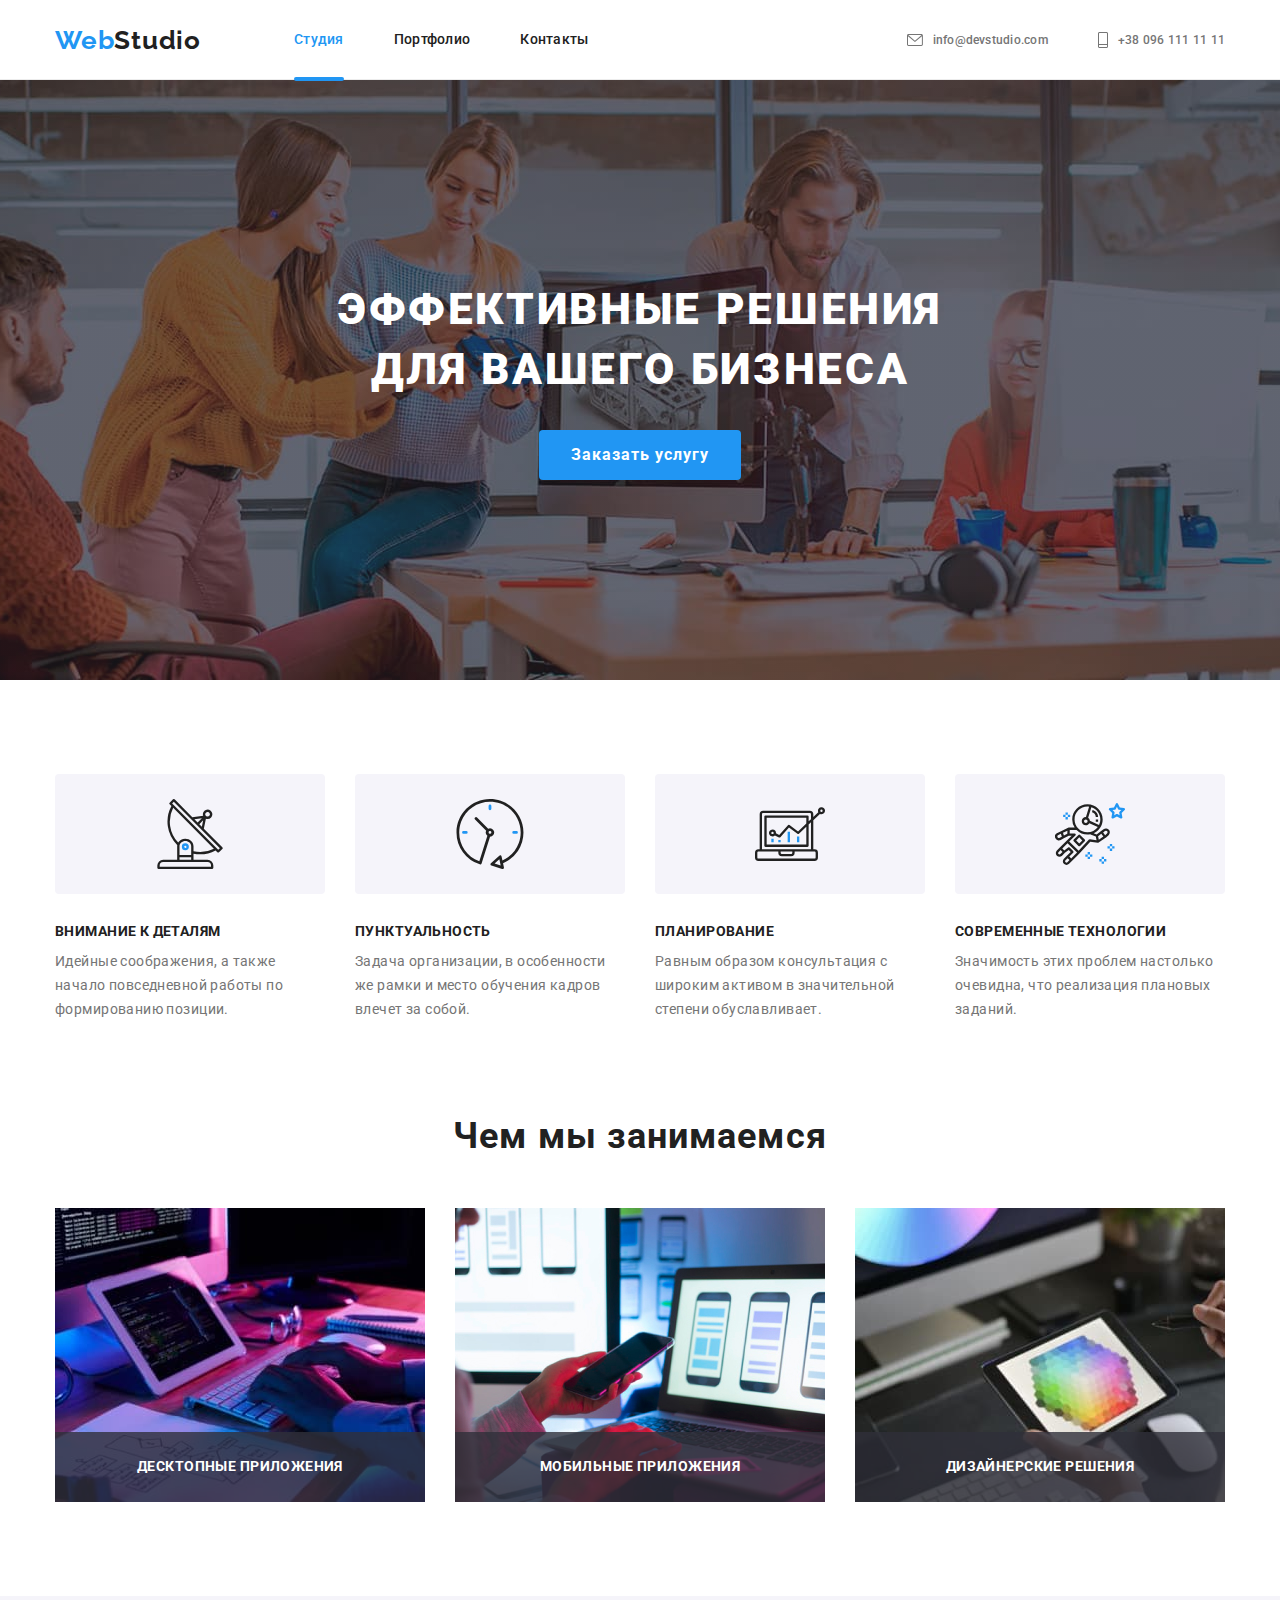
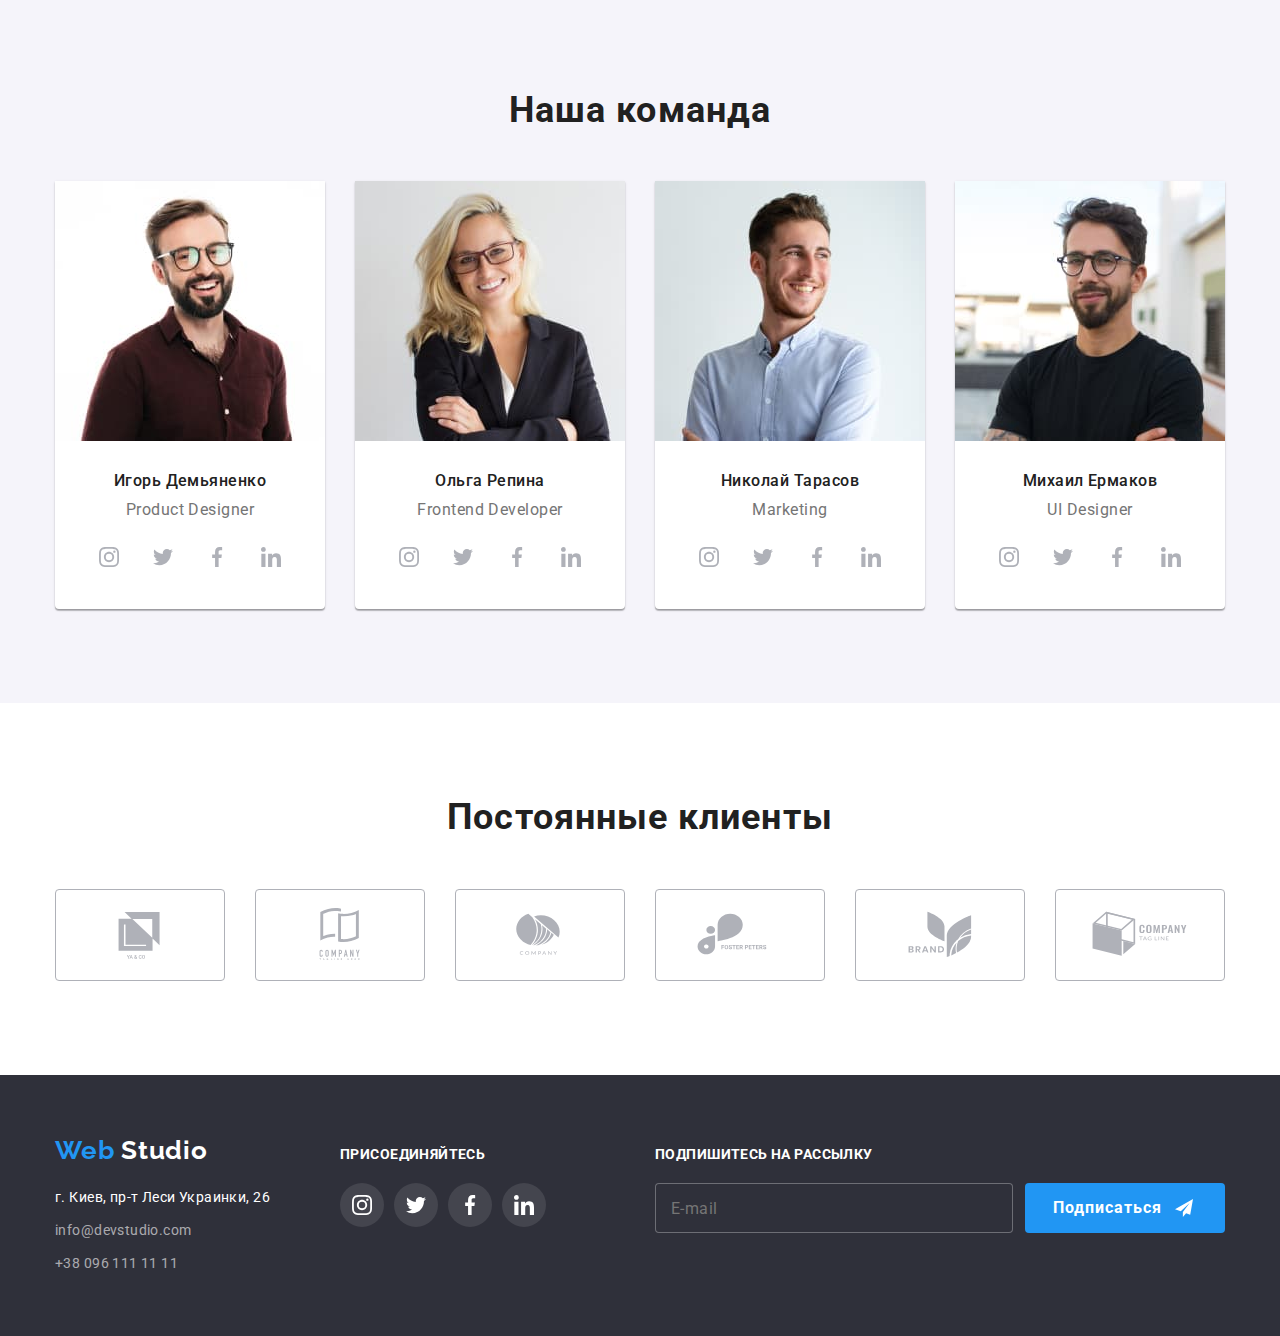
==== commit ba17d44a: "corrected" ====
--- a/index.html
+++ b/index.html
@@ -1,395 +1,672 @@
 <!DOCTYPE html>
 <html lang="ru">
-<head>
-    <meta charset="UTF-8">
-    <meta http-equiv="X-UA-Compatible" content="IE=edge">
-    <meta name="viewport" content="width=device-width, initial-scale=1.0">
-    <title>Studio</title>
-    <link rel="preconnect" href="https://fonts.googleapis.com">
-    <link rel="preconnect" href="https://fonts.gstatic.com" crossorigin>
-    <link href="https://fonts.googleapis.com/css2?family=Raleway:wght@700&family=Roboto:wght@400;500;700;900&display=swap" rel="stylesheet">
-    <link rel="stylesheet" href="https://cdnjs.cloudflare.com/ajax/libs/modern-normalize/1.1.0/modern-normalize.min.css" integrity="sha512-wpPYUAdjBVSE4KJnH1VR1HeZfpl1ub8YT/NKx4PuQ5NmX2tKuGu6U/JRp5y+Y8XG2tV+wKQpNHVUX03MfMFn9Q==" crossorigin="anonymous" referrerpolicy="no-referrer" />
-    <link rel="stylesheet" href="./css/main.min.css">
-</head>
-<body>
-    <header class="page-header">
-        <div class="container main-nav">
+  <head>
+    <meta charset="UTF-8" />
+    <meta http-equiv="X-UA-Compatible" content="IE=edge" />
+    <meta name="viewport" content="width=device-width, initial-scale=1.0" />
+    <title>Web Studio</title>
+    <link
+      rel="stylesheet"
+      href="https://cdnjs.cloudflare.com/ajax/libs/modern-normalize/1.0.0/modern-normalize.min.css"
+    />
+
+    <link rel="preconnect" href="https://fonts.googleapis.com" />
+    <link rel="preconnect" href="https://fonts.gstatic.com" crossorigin />
+
+    <link
+      href="https://fonts.googleapis.com/css2?family=Raleway:wght@700&family=Roboto:wght@400;500;700;900&display=swap"
+      rel="stylesheet"
+    />
+
+    <link rel="stylesheet" href="./css/main.min.css" />
+  </head>
+  <body>
+    <header class="header">
+      <div class="container header__main-nav">
         <nav class="nav">
-            <a href="" class="logo">Web<span class="logo-studio">Studio</span></a>
-            <ul class="site-nav list">
-                <li class="item"><a href="" class="link current">Студия</a></li>
-                <li class="item"><a href="./portfolio.html" class="link">Портфолио</a></li>
-                <li class="item"><a href="" class="link">Контакты</a></li>
+          <a href="index.html" class="nav__page-logo link"
+            ><span class="nav__logo-active">Web</span
+            ><span class="nav__logo">Studio</span></a
+          >
+          <button type="button" class="menu_button" data-menu-button>
+            <svg
+              width="40"
+              height="40"
+              aria-expanded="false"
+              aria-label="Переключатель мобильного меню"
+            >
+              <use
+                class="icon_cross"
+                href="./images/sprite.svg#icon-cross-header"
+              ></use>
+              <use
+                class="icon_menu"
+                href="./images/sprite.svg#icon-menu-header"
+              ></use>
+            </svg>
+          </button>
+
+          <div class="menu_header" data-menu>
+            <ul class="nav__list header__nav-list">
+              <li class="nav__item">
+                <a href="./index.html" class="nav__link link nav__current"
+                  >Студия
+                </a>
+              </li>
+              <li class="nav__item">
+                <a href="./portfolio.html" class="nav__link link">Портфолио</a>
+              </li>
+              <li class="nav__item">
+                <a href="" class="nav__link link">Контакты</a>
+              </li>
             </ul>
-        </nav>    
-            <ul class="auth-nav list">
-                <li class="item">
-                    <a href="mailto:info@devstudio.com" class="link icon-link">
-                        <svg width="16" height="12" class="icon"><use href="./img/icons/symbol-defs.svg#icon-envelope-hover"></use></svg>
-                        info@devstudio.com</a></li>
-                <li class="item"><a href="tel:+380961111111" class="link icon-link">
-                    <svg width="10" height="16" class="icon"><use href="./img/icons/symbol-defs.svg#icon-smartphone"></use></svg>
-                    +38 096 111 11 11</a></li>
+            <ul class="auth__list">
+              <li class="auth__item">
+                <a
+                  href="tel:+380961111111"
+                  class="auth__link auth__tel-icon link"
+                >
+                  <svg class="auth__icon" width="10" height="16">
+                    <use href="./images/sprite.svg#icon-Vector"></use></svg
+                  >+38 096 111 11 11
+                </a>
+              </li>
+              <li class="auth__item">
+                <a
+                  href="mail:info@devstudio.com"
+                  class="auth__link auth__mail-icon link"
+                >
+                  <svg class="auth__icon" width="16" height="12">
+                    <use href="./images/sprite.svg#icon-envelope"></use></svg
+                  >info@devstudio.com
+                </a>
+              </li>
             </ul>
-        </div>
+            <ul class="mobile__list">
+              <li class="mobile__item">
+                <a href="" class="mobile__link link">Instagram</a>
+              </li>
+              <li class="mobile__item">
+                <a href="" class="mobile__link link">Twitter</a>
+              </li>
+              <li class="mobile__item">
+                <a href="" class="mobile__link link">Facebook</a>
+              </li>
+              <li class="mobile__item">
+                <a href="" class="mobile__link link">LinkedIn</a>
+              </li>
+            </ul>
+          </div>
+        </nav>
+      </div>
     </header>
 
-        <section class="hero">
-            <div class="container">
-               <h1 class="hero-title">Эффективные решения для вашего бизнеса</h1>
-               <button class="button primary" data-modal-open>Заказать услугу</button>
-
-            </div>   
-        </section>
-
     <main>
-
-    <!--- Особенности -->    
-          <section class="section main-nav">
-            <div class="container">
-              <h2 class="visually-hidden">Преимущества компании</h2>
-                <ul class="feature-list list">
-                <li class="item icon-antenna">
-                    <div class="feature-icon-wrap">
-                        <svg width="70" height="70"><use href="./img/icons/symbol-defs.svg#icon-antenna-1"></use></svg>
-                    </div>
-                    <h3 class="title">Внимание к деталям</h3>
-                    <p class="text">Идейные соображения, а также начало повседневной работы по формированию позиции.</p>
-                </li>
-                <li class="item icon-clock">
-                    <div class="feature-icon-wrap">
-                        <svg width="70" height="70"><use href="./img/icons/symbol-defs.svg#icon-clock-1"></use></svg>
-                    </div>
-                    <h3 class="title">Пунктуальность</h3>
-                    <p class="text">Задача организации, в особенности же рамки и место обучения кадров влечет за собой.</p>
-                </li>
-                <li class="item icon-diagrama">
-                    <div class="feature-icon-wrap">
-                        <svg width="70" height="70"><use href="./img/icons/symbol-defs.svg#icon-diagram-1"></use></svg>
-                    </div>
-                    <h3 class="title">Планирование</h3>
-                    <p class="text">Равным образом консультация с широким активом в значительной степени обуславливает.</p>
-                </li>
-                <li class="item icon-astronaut">
-                    <div class="feature-icon-wrap">
-                        <svg width="70" height="70"><use href="./img/icons/symbol-defs.svg#icon-astronaut-1"></use></svg>
-                    </div>
-                    <h3 class="title">Современные технологии</h3>
-                    <p class="text">Значимость этих проблем настолько очевидна, что реализация плановых заданий.</p>
-                </li>
-                </ul>
-            </div>
-          </section>
-
-    <!--- Чем мы занимаемся -->
-          <section class="section work">
-              <div class="container">
-                <h2 class="section-title">Чем мы занимаемся</h2>
-                   <ul class="work-list list">
-                       <li class="item"><img src="./img/works/img1.jpg" alt="computer" width="370">
-                        <div class="work-box">
-                            <p class="work-text">Десктопные приложения</p>
-                        </div>
-                       </li>
-                       <li class="item"><img src="./img/works/img2.jpg" alt="laptop" width="370">
-                        <div class="work-box">
-                            <p class="work-text">Мобильные приложения</p>
-                        </div>
-                       </li>
-                       <li class="item"><img src="./img/works/img3.jpg" alt="tablet" width="370">
-                        <div class="work-box">
-                            <p class="work-text">Дизайнерские решения</p>
-                        </div>
-                       </li>
-                   </ul>
+      <section class="hero">
+        <div class="container">
+          <h1 class="hero__title">Эффективные решения для вашего бизнеса</h1>
+          <button type="button" class="hero__btn" data-modal-open>
+            Заказать услугу
+          </button>
+        </div>
+      </section>
+
+      <section class="section benefits">
+        <div class="container">
+          <h2 class="visually__hidden">Преимущества</h2>
+          <ul class="section-list">
+            <li class="section-list__item">
+              <div class="section-list__benefits-icon">
+                <svg class="section-list__svg-benefits">
+                  <use href="./images/sprite.svg#icon-antenna"></use>
+                </svg>
               </div>
-          </section>
-
-    <!--- Наша команда -->
-          <section class="team section">
-              <div class="container">
-                <h2 class="section-title">Наша команда</h2>
-                   <ul class="team-list list">
-                <li class="team-item">
-                    <picture>
-                        <source 
-                        srcset="./img/team/tab/igor@1x_tab-min.jpg 1x, 
-                                ./img/team/tab/igor@2x_tab-min.jpg 2x"
-                                media="(min-width:768px)">
-                        <source 
-                            srcset="./img/team/mob/igor@1x_mob-min-min-min.jpg 1x, 
-                                    ./img/team/mob/igor@2x_mob-min-min-min.jpg 2x" 
-                            media="(min-width:320px)">
-                        <img src="./img/team/igor.jpg" alt="igor" width="270">
-                    </picture>
-                
-                    <h3 class="title">Игорь Демьяненко</h3>
-                    <p class="text">Product Designer</p>
-
-                 <ul class="social-links list">
-                        <li class="soc-item instagram">
-                            <a href="" class="link soc-icon">
-                                <svg class="icon-soc" width="20" height="20">
-                                <use href="./img/icons/sprite.svg#icon-instagram-2"></use></svg></a></li>
-                        <li class="soc-item twitter">
-                            <a href="" class="link soc-icon">
-                                <svg class="icon-soc" width="20" height="20">
-                                    <use href="./img/icons/sprite.svg#icon-twitter-1"></use></svg></a></li>
-                        <li class="soc-item facebook">
-                            <a href="" class="link soc-icon">
-                                <svg class="icon-soc" width="20" height="20">
-                                    <use href="./img/icons/sprite.svg#icon-facebook-1"></use></svg></a></li>
-                        <li class="soc-item linkedin">
-                            <a href="" class="link soc-icon">
-                                <svg class="icon-soc" width="20" height="20">
-                                    <use href="./img/icons/sprite.svg#icon-linkedin-1"></use></svg></a></li>
-                    </ul>
-
-                </li>
-                <li class="team-item">
-                    <img src="./img/team/olga.jpg" alt="olga" width="270">
-                    
-                    <h3 class="title">Ольга Репина</h3>
-                    <p class="text">Frontend Developer</p>
-
-                    <ul class="social-links list">
-                        <li class="soc-item instagram">
-                            <a href="" class="link soc-icon">
-                                <svg class="icon-soc" width="20" height="20">
-                                <use href="./img/icons/sprite.svg#icon-instagram-2"></use></svg></a></li>
-                        <li class="soc-item twitter">
-                            <a href="" class="link soc-icon">
-                                <svg class="icon-soc" width="20" height="20">
-                                    <use href="./img/icons/sprite.svg#icon-twitter-1"></use></svg></a></li>
-                        <li class="soc-item facebook">
-                            <a href="" class="link soc-icon">
-                                <svg class="icon-soc" width="20" height="20">
-                                    <use href="./img/icons/sprite.svg#icon-facebook-1"></use></svg></a></li>
-                        <li class="soc-item linkedin">
-                            <a href="" class="link soc-icon">
-                                <svg class="icon-soc" width="20" height="20">
-                                    <use href="./img/icons/sprite.svg#icon-linkedin-1"></use></svg></a></li>
-                    </ul>
-                   
-                </li>
-                <li class="team-item">
-                    <img src="./img/team/nikola.jpg" alt="nikola" width="270">
-                    
-                    <h3 class="title">Николай Тарасов</h3>
-                    <p class="text">Marketing</p>
-
-                    <ul class="social-links list">
-                        <li class="soc-item instagram">
-                            <a href="" class="link soc-icon">
-                                <svg class="icon-soc" width="20" height="20">
-                                <use href="./img/icons/sprite.svg#icon-instagram-2"></use></svg></a></li>
-                        <li class="soc-item twitter">
-                            <a href="" class="link soc-icon">
-                                <svg class="icon-soc" width="20" height="20">
-                                    <use href="./img/icons/sprite.svg#icon-twitter-1"></use></svg></a></li>
-                        <li class="soc-item facebook">
-                            <a href="" class="link soc-icon">
-                                <svg class="icon-soc" width="20" height="20">
-                                    <use href="./img/icons/sprite.svg#icon-facebook-1"></use></svg></a></li>
-                        <li class="soc-item linkedin">
-                            <a href="" class="link soc-icon">
-                                <svg class="icon-soc" width="20" height="20">
-                                    <use href="./img/icons/sprite.svg#icon-linkedin-1"></use></svg></a></li>
-                    </ul>
-                </li>
-                <li class="team-item">
-                    <img src="./img/team/mihal.jpg" alt="mihal" width="270">
-                    
-                    <h3 class="title">Михаил Ермаков</h3>
-                    <p class="text">UI Designer</p>
-                    
-                    <ul class="social-links list">
-                        <li class="soc-item instagram">
-                            <a href="" class="link soc-icon">
-                                <svg class="icon-soc" width="20" height="20">
-                                <use href="./img/icons/sprite.svg#icon-instagram-2"></use></svg></a></li>
-                        <li class="soc-item twitter">
-                            <a href="" class="link soc-icon">
-                                <svg class="icon-soc" width="20" height="20">
-                                    <use href="./img/icons/sprite.svg#icon-twitter-1"></use></svg></a></li>
-                        <li class="soc-item facebook">
-                            <a href="" class="link soc-icon">
-                                <svg class="icon-soc" width="20" height="20">
-                                    <use href="./img/icons/sprite.svg#icon-facebook-1"></use></svg></a></li>
-                        <li class="soc-item linkedin">
-                            <a href="" class="link soc-icon">
-                                <svg class="icon-soc" width="20" height="20">
-                                    <use href="./img/icons/sprite.svg#icon-linkedin-1"></use></svg></a></li>
-                    </ul>
-                </li>
-                   </ul>
+
+              <h3 class="section-list__title">Внимание к деталям</h3>
+              <p class="section-list__text">
+                Идейные соображения, а также начало повседневной работы по
+                формированию позиции.
+              </p>
+            </li>
+            <li class="section-list__item">
+              <div class="section-list__benefits-icon">
+                <svg class="section-list__svg-benefits">
+                  <use href="./images/sprite.svg#icon-clock"></use>
+                </svg>
               </div>
-          </section>
-
-        <!--  Постоянные клиенты  -->
-            <section class="section">
-                    <div class="container">
-                        <h3 class="section-title">Постоянные клиенты</h3>
-                            <ul class="client-list list">
-                              <li class="item icon-ya">
-                                <a href="" class="link icon-client">
-                                    <svg class="client-icon" width="41" height="47" >
-                                        <use href="./img/icons/symbol-company.svg#icon-ya"></use>
-                                    </svg>
-                                </a></li>
-                              <li class="item icon-tagline">
-                                <a href="" class="link icon-client">
-                                    <svg class="client-icon" width="40" height="52" >
-                                        <use href="./img/icons/symbol-company.svg#icon-tagline"></use>
-                                    </svg>
-                                </a></li>
-                              <li class="item icon-company">
-                                <a href="" class="link icon-client">
-                                    <svg class="client-icon" width="43" height="41" >
-                                        <use href="./img/icons/symbol-company.svg#icon-company"></use>
-                                    </svg>
-                                </a></li>
-                              <li class="item icon-foster">
-                                <a href="" class="link icon-client">
-                                    <svg class="client-icon" width="84" height="41" >
-                                        <use href="./img/icons/symbol-company.svg#icon-foster"></use>
-                                    </svg>
-                                </a></li>
-                              <li class="item icon-brand">
-                                <a href="" class="link icon-client">
-                                    <svg class="client-icon" width="62" height="45" >
-                                        <use href="./img/icons/symbol-company.svg#icon-brand"></use>
-                                    </svg>
-                                </a></li>
-                              <li class="item icon-tag">
-                                <a href="" class="link icon-client">
-                                    <svg class="client-icon" width="94" height="44" >
-                                        <use href="./img/icons/symbol-company.svg#icon-tag"></use>
-                                    </svg>
-                                </a></li>
-                            </ul>
-                    </div>
-            </section>
-        
+              <h3 class="section-list__title">Пунктуальность</h3>
+              <p class="section-list__text">
+                Задача организации, в особенности же рамки и место обучения
+                кадров влечет за собой.
+              </p>
+            </li>
+            <li class="section-list__item">
+              <div class="section-list__benefits-icon">
+                <svg class="section-list__svg-benefits">
+                  <use href="./images/sprite.svg#icon-diagram"></use>
+                </svg>
+              </div>
+              <h3 class="section-list__title">Планирование</h3>
+              <p class="section-list__text">
+                Равным образом консультация с широким активом в значительной
+                степени обуславливает.
+              </p>
+            </li>
+            <li class="section-list__item">
+              <div class="section-list__benefits-icon">
+                <svg class="section-list__svg-benefits">
+                  <use href="./images/sprite.svg#icon-astronaut"></use>
+                </svg>
+              </div>
+              <h3 class="section-list__title">Современные технологии</h3>
+              <p class="section-list__text">
+                Значимость этих проблем настолько очевидна, что реализация
+                плановых заданий.
+              </p>
+            </li>
+          </ul>
+        </div>
+      </section>
+
+      <section class="section works">
+        <div class="container">
+          <h2 class="section__title">Чем мы занимаемся</h2>
+          <ul class="activity__list">
+            <li class="activity__item">
+              <img
+                srcset="./images/activity1.jpg 1x, ./images/activity1-2x.jpg 2x"
+                src="./images/activity1.jpg"
+                alt="Человек печатает на клавиатуре"
+                width="370"
+              />
+              <div class="activity__box">
+                <p class="activity__text">Десктопные приложения</p>
+              </div>
+            </li>
+            <li class="activity__item">
+              <img
+                srcset="./images/activity2.jpg 1x, ./images/activity2-2x.jpg 2x"
+                src="./images/activity2.jpg"
+                alt="Человек работает с ноутбуком"
+                width="370"
+                height="294"
+              />
+              <div class="activity__box">
+                <p class="activity__text">Мобильные приложения</p>
+              </div>
+            </li>
+            <li class="activity__item">
+              <img
+                srcset="./images/activity3.jpg 1x, ./images/activity3-2x.jpg 2x"
+                src="./images/activity3.jpg"
+                alt="Человек работает с планшетом"
+                width="370"
+                height="294"
+              />
+              <div class="activity__box">
+                <p class="activity__text">Дизайнерские решения</p>
+              </div>
+            </li>
+          </ul>
+        </div>
+      </section>
+
+      <section class="section team">
+        <div class="container">
+          <h2 class="section__title">Наша команда</h2>
+          <ul class="team__list">
+            <li class="team__item">
+              <picture>
+                <source
+                  srcset="./images/team1.jpg 1x, ./images/team1-2x.jpg 2x"
+                  media="(min-width:1200px)"
+                />
+                <source
+                  srcset="
+                    ./images/team1-tab.jpg    1x,
+                    ./images/team1-tab-2x.jpg 2x
+                  "
+                  media="(min-width:768px)"
+                />
+                <source
+                  srcset="
+                    ./images/team1-mob.jpg    1x,
+                    ./images/team1-mob-2x.jpg 2x
+                  "
+                  media="(min-width:320px)"
+                />
+                <img
+                  src="./images/team1.jpg"
+                  alt="Куратор"
+                  class="team__imag"
+                />
+              </picture>
+              <h3 class="team__name">Игорь Демьяненко</h3>
+              <p lang="en" class="team__text">Product Designer</p>
+              <ul class="soc__list">
+                <li class="soc__item">
+                  <a href="" class="soc__link link">
+                    <svg class="soc__icon" width="20" height="20">
+                      <use href="./images/sprite.svg#icon-instagram"></use>
+                    </svg>
+                  </a>
+                </li>
+                <li class="soc__item">
+                  <a href="" class="soc__link">
+                    <svg class="soc__icon" width="20" height="20">
+                      <use href="./images/sprite.svg#icon-twitter"></use>
+                    </svg>
+                  </a>
+                </li>
+                <li class="soc__item">
+                  <a href="" class="soc__link">
+                    <svg class="soc__icon" width="20" height="20">
+                      <use href="./images/sprite.svg#icon-facebook"></use>
+                    </svg>
+                  </a>
+                </li>
+                <li class="soc__item">
+                  <a href="" class="soc__link">
+                    <svg class="soc__icon" width="20" height="20">
+                      <use href="./images/sprite.svg#icon-linkedin"></use>
+                    </svg>
+                  </a>
+                </li>
+              </ul>
+            </li>
+            <li class="team__item">
+              <picture>
+                <source
+                  srcset="./images/team2.jpg 1x, ./images/team2-2x.jpg 2x"
+                  media="(min-width:1200px)"
+                />
+                <source
+                  srcset="
+                    ./images/team2-tab.jpg    1x,
+                    ./images/team2-tab-2x.jpg 2x
+                  "
+                  media="(min-width:768px)"
+                />
+                <source
+                  srcset="
+                    ./images/team2-mob.jpg    1x,
+                    ./images/team2-mob-2x.jpg 2x
+                  "
+                  media="(min-width:320px)"
+                />
+                <img
+                  src="./images/team2.jpg"
+                  alt="Разработчик"
+                  class="team__imag imag"
+                />
+              </picture>
+
+              <h3 class="team__name">Ольга Репина</h3>
+              <p lang="en" class="team__text">Frontend Developer</p>
+              <ul class="soc__list">
+                <li class="soc__item">
+                  <a href="" class="soc__link link">
+                    <svg class="soc__icon" width="20" height="20">
+                      <use href="./images/sprite.svg#icon-instagram"></use>
+                    </svg>
+                  </a>
+                </li>
+                <li class="soc__item">
+                  <a href="" class="soc__link">
+                    <svg class="soc__icon" width="20" height="20">
+                      <use href="./images/sprite.svg#icon-twitter"></use>
+                    </svg>
+                  </a>
+                </li>
+                <li class="soc__item">
+                  <a href="" class="soc__link">
+                    <svg class="soc__icon" width="20" height="20">
+                      <use href="./images/sprite.svg#icon-facebook"></use>
+                    </svg>
+                  </a>
+                </li>
+                <li class="soc__item">
+                  <a href="" class="soc__link">
+                    <svg class="soc__icon" width="20" height="20">
+                      <use href="./images/sprite.svg#icon-linkedin"></use>
+                    </svg>
+                  </a>
+                </li>
+              </ul>
+            </li>
+            <li class="team__item">
+              <picture>
+                <source
+                  srcset="./images/team3.jpg 1x, ./images/team3-2x.jpg 2x"
+                  media="(min-width:1200px)"
+                />
+                <source
+                  srcset="
+                    ./images/team3-tab.jpg    1x,
+                    ./images/team3-tab-2x.jpg 2x
+                  "
+                  media="(min-width:768px)"
+                />
+                <source
+                  srcset="
+                    ./images/team3-mob.jpg    1x,
+                    ./images/team3-mob-2x.jpg 2x
+                  "
+                  media="(min-width:320px)"
+                />
+                <img
+                  src="./images/team3.jpg"
+                  alt="Маркетолог"
+                  class="team__imag"
+                />
+              </picture>
+
+              <h3 class="team__name">Николай Тарасов</h3>
+              <p lang="en" class="team__text">Marketing</p>
+              <ul class="soc__list">
+                <li class="soc__item">
+                  <a href="" class="soc__link link">
+                    <svg class="soc__icon" width="20" height="20">
+                      <use href="./images/sprite.svg#icon-instagram"></use>
+                    </svg>
+                  </a>
+                </li>
+
+                <li class="soc__item">
+                  <a href="" class="soc__link">
+                    <svg class="soc__icon" width="20" height="20">
+                      <use href="./images/sprite.svg#icon-twitter"></use>
+                    </svg>
+                  </a>
+                </li>
+                <li class="soc__item">
+                  <a href="" class="soc__link">
+                    <svg class="soc__icon" width="20" height="20">
+                      <use href="./images/sprite.svg#icon-facebook"></use>
+                    </svg>
+                  </a>
+                </li>
+                <li class="soc__item">
+                  <a href="" class="soc__link">
+                    <svg class="soc__icon" width="20" height="20">
+                      <use href="./images/sprite.svg#icon-linkedin"></use>
+                    </svg>
+                  </a>
+                </li>
+              </ul>
+            </li>
+            <li class="team__item">
+              <picture>
+                <source
+                  srcset="./images/team4.jpg 1x, ./images/team4-2x.jpg 2x"
+                  media="(min-width:1200px)"
+                />
+                <source
+                  srcset="
+                    ./images/team4-tab.jpg    1x,
+                    ./images/team4-tab-2x.jpg 2x
+                  "
+                  media="(min-width:768px)"
+                />
+                <source
+                  srcset="
+                    ./images/team4-mob.jpg    1x,
+                    ./images/team4-mob-2x.jpg 2x
+                  "
+                  media="(min-width:320px)"
+                />
+                <img
+                  src="./images/team4.jpg"
+                  alt="Дизайнер"
+                  class="team__imag"
+                />
+              </picture>
+              <h3 class="team__name">Михаил Ермаков</h3>
+              <p lang="en" class="team__text">UI Designer</p>
+              <ul class="soc__list">
+                <li class="soc__item">
+                  <a href="" class="soc__link link">
+                    <svg class="soc__icon" width="20" height="20">
+                      <use href="./images/sprite.svg#icon-instagram"></use>
+                    </svg>
+                  </a>
+                </li>
+                <li class="soc__item">
+                  <a href="" class="soc__link">
+                    <svg class="soc__icon" width="20" height="20">
+                      <use href="./images/sprite.svg#icon-twitter"></use>
+                    </svg>
+                  </a>
+                </li>
+                <li class="soc__item">
+                  <a href="" class="soc__link">
+                    <svg class="soc__icon" width="20" height="20">
+                      <use href="./images/sprite.svg#icon-facebook"></use>
+                    </svg>
+                  </a>
+                </li>
+                <li class="soc__item">
+                  <a href="" class="soc__link">
+                    <svg class="soc__icon" width="20" height="20">
+                      <use href="./images/sprite.svg#icon-linkedin"></use>
+                    </svg>
+                  </a>
+                </li>
+              </ul>
+            </li>
+          </ul>
+        </div>
+      </section>
+
+      <section class="section clients">
+        <div class="container">
+          <h2 class="section__title">Постоянные клиенты</h2>
+          <ul class="clients__list">
+            <li class="clients__item">
+              <a href="/" class="clients__link"
+                ><svg class="clients__icon" width="160" height="60">
+                  <use href="./images/sprite.svg#icon-Logo"></use>
+                </svg>
+              </a>
+            </li>
+            <li class="clients__item">
+              <a href="/" class="clients__link"
+                ><svg class="clients__icon" width="160" height="60">
+                  <use href="./images/sprite.svg#icon-Logo1"></use>
+                </svg>
+              </a>
+            </li>
+            <li class="clients__item">
+              <a href="/" class="clients__link"
+                ><svg class="clients__icon" width="160" height="60">
+                  <use href="./images/sprite.svg#icon-Logo2"></use>
+                </svg>
+              </a>
+            </li>
+            <li class="clients__item">
+              <a href="/" class="clients__link"
+                ><svg class="clients__icon" width="160" height="60">
+                  <use href="./images/sprite.svg#icon-Logo3"></use>
+                </svg>
+              </a>
+            </li>
+            <li class="clients__item">
+              <a href="/" class="clients__link"
+                ><svg class="clients__icon" width="160" height="60">
+                  <use href="./images/sprite.svg#icon-Logo4"></use>
+                </svg>
+              </a>
+            </li>
+            <li class="clients__item">
+              <a href="/" class="clients__link"
+                ><svg class="clients__icon" width="160" height="60">
+                  <use href="./images/sprite.svg#icon-Logo5"></use>
+                </svg>
+              </a>
+            </li>
+          </ul>
+        </div>
+      </section>
     </main>
 
-    <footer class="footer">
-        <div class="container">
-            <div class="footer-wrap">
-                <div class="coordinates">
-                    <a href="" class="logo_footer">Web<span class="logo_studio">Studio</span></a>
-                    <address class="address">
-                    <ul class="address_nav list">
-                        <li class="address_item"><a href="" class="address">г. Киев, пр-т Леси Украинки, 26</a></li>
-                        <li class="address_item"><a href="mailto:info@example.com" class="address-link">info@example.com</a></li>
-                        <li class="address_item"><a href="tel:+380961111111" class="address-link">+38 096 111 11 11</a></li>
-                    </ul>
-                    </address>
-                  </div>
-                  <div class="social-footer">
-                    <p class="title">присоединяйтесь</p>
-                    
-                        <ul class="soclinks list">
-                            <li class="soc-item instagram">
-                                <a href="" class="link socicon">
-                                    <svg class="icon-soc" width="20" height="20">
-                                    <use href="./img/icons/sprite.svg#icon-instagram-2"></use></svg></a></li>
-                            <li class="soc-item twitter">
-                                <a href="" class="link socicon">
-                                    <svg class="icon-soc" width="20" height="20">
-                                        <use href="./img/icons/sprite.svg#icon-twitter-1"></use></svg></a></li>
-                            <li class="soc-item facebook">
-                                <a href="" class="link socicon">
-                                    <svg class="icon-soc" width="20" height="20">
-                                        <use href="./img/icons/sprite.svg#icon-facebook-1"></use></svg></a></li>
-                            <li class="soc-item linkedin">
-                                <a href="" class="link socicon">
-                                    <svg class="icon-soc" width="20" height="20">
-                                        <use href="./img/icons/sprite.svg#icon-linkedin-1"></use></svg></a></li>
-                        </ul>
-                  </div>
-            </div>
-
-          <div class="social-footer subscribe-footer">
-            <p class="title">Подпишитесь на рассылку</p>
-            <div class="email">
-                <form class="subscribe">
-                        <input class="email-input" type="email" name="email" placeholder="E-mail"/>
-                        <button class="subscribe_button" type="submit">Подписаться
-                            <svg class="subscribe_icon" width="24" height="24">
-                                <use href="./img/icons/icons.svg#icon-telegram"></use>
-                            </svg>
-                        </button>
-                </form>
-            </div>
-          </div>
-
-        </div>
+    <footer class="group">
+      <div class="container footer">
+        <div class="foot__nav">
+          <a href="index.html" class="nav__logo-active foot-nav__logo link">
+            <span class="logo__active">Web</span>
+            <span class="footer__logo">Studio</span></a
+          >
+          <address class="place">
+            <ul class="place__menu menu">
+              <li class="menu__item">
+                <a
+                  href="https://goo.gl/maps/wAKZmXzCCc5WXMGi8"
+                  target="blank"
+                  rel="noopener nofollow noreferrer"
+                  class="menu__home-link link"
+                >
+                  г. Киев, пр-т Леси Украинки, 26</a
+                >
+              </li>
+              <li class="menu__item">
+                <a
+                  href="mail:info@devstudio.com"
+                  class="menu__link-direction link"
+                  >info@devstudio.com</a
+                >
+              </li>
+              <li class="menu__item">
+                <a href="tel:+380961111111" class="menu__link-direction link"
+                  >+38 096 111 11 11</a
+                >
+              </li>
+            </ul>
+          </address>
+        </div>
+
+        <div class="join">
+          <p class="join__title">присоединяйтесь</p>
+
+          <ul class="join__list">
+            <li class="join__item">
+              <a href="" class="join__link">
+                <svg class="join__icon" width="20" height="20">
+                  <use href="./images/sprite.svg#icon-instagram"></use>
+                </svg>
+              </a>
+            </li>
+            <li class="join__item">
+              <a href="" class="join__link">
+                <svg class="join__icon" width="20" height="20">
+                  <use href="./images/sprite.svg#icon-twitter"></use>
+                </svg>
+              </a>
+            </li>
+            <li class="join__item">
+              <a href="" class="join__link">
+                <svg class="join__icon" width="20" height="20">
+                  <use href="./images/sprite.svg#icon-facebook"></use>
+                </svg>
+              </a>
+            </li>
+            <li class="join__item">
+              <a href="" class="join__link">
+                <svg class="join__icon" width="20" height="20">
+                  <use href="./images/sprite.svg#icon-linkedin"></use>
+                </svg>
+              </a>
+            </li>
+          </ul>
+        </div>
+
+        <div class="subscribe">
+          <p class="subscribe__title">Подпишитесь на рассылку</p>
+          <form name="subscribe-form" class="subscribe__form">
+            <input type="email" placeholder="E-mail" class="subscribe__input" />
+            <button type="submit" class="subscribe__button">
+              Подписаться
+              <svg class="subscribe__icon" width="24" height="24">
+                <use href="./images/sprite.svg#icon-send"></use>
+              </svg>
+            </button>
+          </form>
+        </div>
+      </div>
     </footer>
 
     <div class="backdrop is-hidden" data-modal>
-        <div class="modal">
-  <!--  Modal Form -->
-
-            <button type="button" class="close-btn" data-modal-close>
-                <svg width="11" height="11" class="close-icon">
-                    <use href="./img/icons/symbol-modal.svg#icon-close-black"></use>
-                </svg>
-            </button>
-
-            <p class="modal-title">Оставьте свои данные, мы вам перезвоним</p>
-            <form class="form-modal">
-                <label class="form-filed"><span class="form-label">Имя</span>
-                    <span class="input-wrap">
-                        <input type="text" name="name" class="form-input">
-                        <svg class="form-icon" width="12" height="12">
-                            <use href="./img/icons/icons.svg#icon-name"></use>
-                        </svg>
-                    </span> 
-                </label>
-                
-                <label class="form-filed"><span class="form-label">Телефон</span>
-                    <span class="input-wrap">
-                        <input type="tel" name="tel" class="form-input">
-                        <svg class="form-icon" width="13" height="13">
-                            <use href="./img/icons/icons.svg#icon-phone-modal"></use>
-                        </svg>
-                    </span> 
-                </label>
-
-                <label class="form-filed"><span class="form-label">Почта</span>
-                    <span class="input-wrap">
-                        <input type="email" name="email" class="form-input">
-                        <svg class="form-icon" width="15" height="12">
-                            <use href="./img/icons/icons.svg#icon-email"></use>
-                        </svg>
-                    </span> 
-                </label>
-
-                <label class="form-comment">
-                    <span class="form-label">Комментарий</span>
-                    <textarea name="comment" class="form-area" placeholder="Введите текст"></textarea>
-                </label>
-
-                <label class="check-filed">
-                    <input type="checkbox" name="check" class="visually-hidden check-input">
-                    <span class="check-label">
-                        <svg class="check-icon" width="16" height="15">
-                            <use href="./img/icons/icons.svg#icon-check-mark"></use>
-                        </svg>
-                        <span class="check-tex">Соглашаюсь с рассылкой и принимаю</span>
-                        <a href="" class="check-link">Условия договора</a>
-                    </span>
-                </label>
-
-                <button type="submit" class="check-button">Отправить</button>
-            </form>
-
-        </div>
-       </div>
-       
+      <div class="modal">
+        <button type="button" class="modal__close-btn" data-modal-close>
+          <svg width="18" height="18">
+            <use href="./images/sprite.svg#close-modal"></use>
+          </svg>
+        </button>
+
+        <p class="modal__title">Оставьте свои данные, мы вам перезвоним</p>
+        <form class="modal__form">
+          <label class="modal__filed">
+            <span class="modal__label">Имя</span>
+            <span class="modal__wrap">
+              <input type="text" name="name" class="modal__input" />
+              <svg class="modal__icon" width="18" height="18">
+                <use href="./images/sprite.svg#icon-person"></use>
+              </svg>
+            </span>
+          </label>
+
+          <label class="modal__filed">
+            <span class="modal__label">Телефон</span>
+            <span class="modal__wrap">
+              <input type="tel" name="tel" class="modal__input" />
+
+              <svg class="modal__icon" width="18" height="18">
+                <use href="./images/sprite.svg#icon-phone"></use>
+              </svg>
+            </span>
+          </label>
+
+          <label class="modal__filed">
+            <span class="modal__label">Почта</span>
+            <span class="modal__wrap">
+              <input type="email" name="email" class="modal__input" />
+
+              <svg class="modal__icon" width="18" height="18">
+                <use href="./images/sprite.svg#icon-email"></use>
+              </svg>
+            </span>
+          </label>
+
+          <label class="modal__comment">
+            <span class="modal__label">Комментарий</span>
+            <textarea
+              name="comment"
+              class="modal__area"
+              placeholder="Введите текст"
+            ></textarea>
+          </label>
+
+          <label class="modal__check-filed">
+            <input
+              type="checkbox"
+              name="check"
+              class="visually__hidden modal__check-input"
+            />
+            <span class="modal__check-label">
+              <svg class="modal__check-icon" width="11" height="8">
+                <use href="./images/sprite.svg#icon-check"></use>
+              </svg>
+            </span>
+            <span class="modal__check-text"
+              >Соглашаюсь с рассылкой и принимаю</span
+            >
+            <a href="" class="modal__check-link">Условия договора</a>
+          </label>
+          <button type="submit" class="modal__check-button">Отправить</button>
+        </form>
+      </div>
+    </div>
+
     <script src="./js/modal.js"></script>
     <script src="./js/mobile-menu.js"></script>
-
-</body>
+  </body>
 </html>
--- a/css/main.min.css
+++ b/css/main.min.css
@@ -1 +1 @@
-:root{--primary-text-color: #757575;--title-text-color: #212121;--border-line: #ECECEC;--border-line-small:#EEEEEE;--logo-black-color: #000;--accent-color: #2196F3;--primary-white-color: #ffffff;--primary-button-color: #F5F4FA;--button-color: #188CE8;--background-footer: #2F303A;--background-color-icon: #F5F4FA;--background-color-icon-social-links: #AFB1B8;--address-text-color: rgba(255, 255, 255, 0.6);--background-color-footer-socicon: rgba(255, 255, 255, 0.1);--box-shadow-portfolio: rgba(0, 0, 0, 0.12), 0px 4px 4px rgba(0, 0, 0, 0.06), 1px 4px 6px rgba(0, 0, 0, 0.16);--modal-background-color: rgba(0, 0, 0, 0.2);--modal-box-shadow: 0px 1px 3px rgba(0, 0, 0, 0.12), 0px 1px 1px rgba(0, 0, 0, 0.14), 0px 2px 1px rgba(0, 0, 0, 0.2);--backdrop-box-shadow: 0px 4px 4px rgba(0, 0, 0, 0.25);--button-primary-box-shadow: 0px 4px 4px rgba(0, 0, 0, 0.15);--button-secondary-box-shadow: 0px 3px 1px rgba(0, 0, 0, 0.1), 0px 1px 2px rgba(0, 0, 0, 0.08), 0px 2px 2px rgba(0, 0, 0, 0.12);--close-btn-color: rgba(0, 0, 0, 0.1);--close-btn-box-shadow: 0px 1px 3px rgba(0, 0, 0, 0.12), 0px 1px 1px rgba(0, 0, 0, 0.14), 0px 2px 1px rgba(0, 0, 0, 0.2);--time-function: cubic-bezier(0.4, 0, 0.2, 1);--projects-overlay-background-color: rgba(33, 150, 243, 0.9);--work-background-color: rgba(47, 48, 58, 0.8);--email-input-border-color:rgba(255, 255, 255, 0.3);--email-input-color: rgba(255, 255, 255, 1);--form-input-border-color:rgba(33, 33, 33, 0.2)}.backdrop{position:fixed;top:0;left:0;width:100%;height:100%;overflow-y:scroll;background-color:var(--modal-background-color);-webkit-box-shadow:var(--backdrop-box-shadow);box-shadow:var(--backdrop-box-shadow);-webkit-transition:opacity 250ms var(--time-function),visibility 250ms var(--time-function),-webkit-transform 250ms var(--time-function);transition:opacity 250ms var(--time-function),visibility 250ms var(--time-function),-webkit-transform 250ms var(--time-function);transition:opacity 250ms var(--time-function),transform 250ms var(--time-function),visibility 250ms var(--time-function);transition:opacity 250ms var(--time-function),transform 250ms var(--time-function),visibility 250ms var(--time-function),-webkit-transform 250ms var(--time-function)}.backdrop.is-hidden{opacity:0;pointer-events:none}.modal{position:absolute;padding:40px;top:50%;left:50%;-webkit-transform:translate(-50%, -50%);transform:translate(-50%, -50%);min-width:528px;min-height:581px;background:var(--primary-white-color);-webkit-box-shadow:var(--modal-box-shadow);box-shadow:var(--modal-box-shadow);border-radius:4px;background-color:var(--primary-white-color)}.close-btn{position:absolute;top:0;right:0;display:-webkit-box;display:-ms-flexbox;display:flex;margin:8px 8px 0 0;width:30px;height:30px;-webkit-box-align:center;-ms-flex-align:center;align-items:center;-webkit-box-pack:center;-ms-flex-pack:center;justify-content:center;border-radius:50%;border:1px solid var(--close-btn-color);background-color:var(--primary-white-color);cursor:pointer;-webkit-transition:fill 250ms var(--time-function),-webkit-box-shadow 250ms var(--time-function);transition:fill 250ms var(--time-function),-webkit-box-shadow 250ms var(--time-function);transition:box-shadow 250ms var(--time-function),fill 250ms var(--time-function);transition:box-shadow 250ms var(--time-function),fill 250ms var(--time-function),-webkit-box-shadow 250ms var(--time-function);fill:var(--logo-black-color)}.close-btn:hover,.close-btn:focus{-webkit-box-shadow:var(--close-btn-box-shadow);box-shadow:var(--close-btn-box-shadow);fill:var(--accent-color)}.modal-title{font-weight:700;font-size:20px;line-height:1.15;text-align:center;margin-bottom:12px;color:var(--title-text-color)}.form-filed{display:-webkit-box;display:-ms-flexbox;display:flex;-webkit-box-orient:vertical;-webkit-box-direction:normal;-ms-flex-direction:column;flex-direction:column;margin-bottom:10px}.form-label{font-size:12px;line-height:1.16;letter-spacing:.01em;margin-bottom:4px;color:var(--primary-text-color)}.input-wrap{position:relative}.input-wrap:hover,.input-wrap:focus{border-color:var(--accent-color);fill:var(--accent-color)}.form-input{width:100%;height:40px;padding:11px 12px 11px 40px;border:1px solid var(--form-input-border-color);border-radius:4px;-webkit-transition:fill 250ms var(--time-function),border-color 250ms var(--time-function);transition:fill 250ms var(--time-function),border-color 250ms var(--time-function)}.form-input:hover,.form-input:focus{fill:var(--accent-color);border-color:var(--accent-color)}.form-icon{position:absolute;left:12px;top:50%;-webkit-transform:translatey(-50%);transform:translatey(-50%);-webkit-transition:fill 250ms var(--time-function);transition:fill 250ms var(--time-function)}.form-area{padding:12px 16px;resize:none;width:100%;height:138px;font-size:12px;line-height:1.16;letter-spacing:.01em;border:1px solid rgba(33,33,33,.2);border-radius:4px;-webkit-transition:border 250ms var(--time-function);transition:border 250ms var(--time-function)}.form-area::-webkit-input-placeholder{-webkit-transition:font-size 250ms var(--time-function);transition:font-size 250ms var(--time-function);color:rgba(117,117,117,.5)}.form-area::-moz-placeholder{-moz-transition:font-size 250ms var(--time-function);transition:font-size 250ms var(--time-function);color:rgba(117,117,117,.5)}.form-area:-ms-input-placeholder{-ms-transition:font-size 250ms var(--time-function);transition:font-size 250ms var(--time-function);color:rgba(117,117,117,.5)}.form-area::-ms-input-placeholder{-ms-transition:font-size 250ms var(--time-function);transition:font-size 250ms var(--time-function);color:rgba(117,117,117,.5)}.form-area::placeholder{-webkit-transition:font-size 250ms var(--time-function);transition:font-size 250ms var(--time-function);color:rgba(117,117,117,.5)}.form-area:hover::-webkit-input-placeholder, .form-area:focus::-webkit-input-placeholder{font-size:14px}.form-area:hover::-moz-placeholder, .form-area:focus::-moz-placeholder{font-size:14px}.form-area:hover:-ms-input-placeholder, .form-area:focus:-ms-input-placeholder{font-size:14px}.form-area:hover::-ms-input-placeholder, .form-area:focus::-ms-input-placeholder{font-size:14px}.form-area:hover::placeholder,.form-area:focus::placeholder{font-size:14px}.form-comment{display:-webkit-box;display:-ms-flexbox;display:flex;-webkit-box-orient:vertical;-webkit-box-direction:normal;-ms-flex-direction:column;flex-direction:column;width:100%;margin-bottom:20px}.check-filed{display:-webkit-box;display:-ms-flexbox;display:flex;-webkit-box-align:center;-ms-flex-align:center;align-items:center;margin-bottom:30px}.check-icon{border:2px solid var(--title-text-color);border-radius:2px;fill:rgba(0,0,0,0)}.check-text{margin-left:8px;font-size:14px;line-height:1.71;color:var(--primary-text-color)}.check-input:checked+.check-label .check-icon{background-color:var(--accent-color);fill:#fff;border:none}.check-link{margin-left:3px;font-size:14px;line-height:1.71;-webkit-text-decoration-line:underline;text-decoration-line:underline;color:var(--accent-color)}.check-button{display:-webkit-box;display:-ms-flexbox;display:flex;-webkit-box-align:center;-ms-flex-align:center;align-items:center;margin:0 auto;width:200px;height:50px;padding:10px 55px;font-family:inherit;font-weight:700;font-size:16px;line-height:1.88;letter-spacing:.06em;color:var(--primary-white-color);background-color:var(--button-color);border-radius:4px;border:none;-webkit-transition:-webkit-box-shadow 250ms var(--time-function);transition:-webkit-box-shadow 250ms var(--time-function);transition:box-shadow 250ms var(--time-function);transition:box-shadow 250ms var(--time-function), -webkit-box-shadow 250ms var(--time-function);cursor:pointer}.check-button:hover,.check-button:focus{-webkit-box-shadow:0px 4px 4px rgba(0,0,0,.25);box-shadow:0px 4px 4px rgba(0,0,0,.25)}.page-header{border-bottom:1px solid;border-bottom-color:var(--border-line)}.container .main-nav{-webkit-box-align:center;-ms-flex-align:center;align-items:center}.main-nav{display:-webkit-box;display:-ms-flexbox;display:flex}.nav{display:-webkit-box;display:-ms-flexbox;display:flex;margin-right:auto}.logo{font-family:"Raleway",sans-serif;font-style:normal;font-size:26px;line-height:1.19;font-weight:700;text-decoration:none;color:var(--accent-color);text-shadow:0 4px 4px rgba(0,0,0,.25);padding:24px 0 25px 0;margin-right:93px}.logo-studio{color:var(--logo-black-color)}.footer{background-color:var(--background-footer);padding-top:60px;padding-bottom:60px}.logo_footer{font-family:"Raleway",sans-serif;font-weight:700;font-size:26px;line-height:1.19;text-decoration:none;color:var(--accent-color)}.logo_studio{color:var(--primary-white-color)}.address{text-decoration:none;font-style:normal;line-height:1.71;color:var(--primary-white-color);margin-top:20px}.address-link{text-decoration:none;color:var(--address-text-color)}.address_nav .address_item+.address_item{margin-top:9px}@media screen and (min-width: 1200px){.footer .container{display:-webkit-box;display:-ms-flexbox;display:flex;-webkit-box-align:baseline;-ms-flex-align:baseline;align-items:baseline}}@media screen and (min-width: 768px){.footer-wrap{display:-webkit-box;display:-ms-flexbox;display:flex;-webkit-box-align:baseline;-ms-flex-align:baseline;align-items:baseline}}@media screen and (min-width: 768px)and (max-width: 1199px){.footer-wrap{-ms-flex-pack:distribute;justify-content:space-around}}@media screen and (max-width: 1199px){.coordinates{text-align:center}}@media screen and (min-width: 1200px){.coordinates{margin-right:70px}}@media screen and (max-width: 1199px){.social-footer{margin-top:60px;text-align:center}}.social-footer .title{font-weight:700;font-size:14px;line-height:16px;letter-spacing:.03em;text-transform:uppercase;margin-bottom:20px;color:var(--primary-white-color)}.soclinks{display:-webkit-box;display:-ms-flexbox;display:flex;-webkit-box-pack:center;-ms-flex-pack:center;justify-content:center;padding:0;margin-bottom:30px;list-style:none}.soclinks .soc-item{width:44px;height:44px;border-radius:50%}.soclinks .soc-item+.soc-item{margin-left:10px}.socicon{width:100%;height:100%;display:-webkit-box;display:-ms-flexbox;display:flex;border-radius:50%;-webkit-box-pack:center;-ms-flex-pack:center;justify-content:center;-webkit-box-align:center;-ms-flex-align:center;align-items:center;color:var(--primary-white-color);background-color:var(--background-color-footer-socicon);-webkit-transition:background-color 250ms var(--time-function);transition:background-color 250ms var(--time-function)}.socicon:hover,.socicon:focus{background-color:var(--accent-color)}@media screen and (max-width: 1199px){.subscribe-footer{margin-top:60px;text-align:center}}@media screen and (min-width: 1200px){.subscribe-footer{margin-left:auto}}@media screen and (min-width: 1200px){.subscribe{display:-webkit-box;display:-ms-flexbox;display:flex;-webkit-box-align:center;-ms-flex-align:center;align-items:center}}.email-input{font-size:16px;line-height:1.25;width:100%;height:50px;padding-left:15px;margin-right:12px;color:var(--address-text-color);border:1px solid var(--email-input-border-color);background-color:var(--background-footer);border-radius:4px;-webkit-transition:border-color 250ms var(--time-function);transition:border-color 250ms var(--time-function)}@media screen and (min-width: 480px)and (max-width: 1199px){.email-input{width:450px}}@media screen and (max-width: 1199px){.email-input{margin-bottom:20px}}@media screen and (min-width: 1200px){.email-input{width:358px}}.email-input:hover,.email-input:focus{border-color:var(--accent-color)}.subscribe_button{display:-webkit-box;display:-ms-flexbox;display:flex;-webkit-box-align:end;-ms-flex-align:end;align-items:flex-end;width:200px;height:50px;padding:10px 28px;font-family:inherit;font-weight:700;font-size:16px;line-height:1.88;letter-spacing:.06em;color:var(--primary-white-color);background-color:var(--accent-color);border-radius:4px;border:none;-webkit-transition:background-color 250ms var(--time-function),-webkit-box-shadow 250ms var(--time-function);transition:background-color 250ms var(--time-function),-webkit-box-shadow 250ms var(--time-function);transition:box-shadow 250ms var(--time-function),background-color 250ms var(--time-function);transition:box-shadow 250ms var(--time-function),background-color 250ms var(--time-function),-webkit-box-shadow 250ms var(--time-function);cursor:pointer}@media screen and (max-width: 1199px){.subscribe_button{margin:0 auto}}.subscribe_icon{margin-left:10px;fill:var(--primary-white-color)}html{-webkit-box-sizing:border-box;box-sizing:border-box}body{margin:0;background-color:var(--primary-white-color);color:var(--primary-text-color);font-family:"Roboto",sans-serif;letter-spacing:.03em;font-size:14px}p,h1,h2,h3,h4,h5,h6{margin:0;padding:0}img{display:block;max-width:100%;height:auto}.container{width:100%;margin:0 auto;padding-left:15px;padding-right:15px}@media screen and (min-width: 480px){.container{width:480px}}@media screen and (min-width: 768px){.container{width:768px}}@media screen and (min-width: 1200px){.container{width:1200px}}.section{padding:60px 0}@media screen and (min-width: 1200px){.section{padding:94px 0}}.section-title{font-weight:700;font-size:36px;line-height:1.16;text-align:center;color:var(--title-text-color);margin-bottom:50px}@media screen and (max-width: 1199px){.section-title{font-size:28px;line-height:1.17}}.list{padding:0;margin:0;list-style:none}.visually-hidden{position:absolute;width:1px;height:1px;margin:-1px;border:0;padding:0;clip:rect(0 0 0 0);overflow:hidden}.site-nav{display:-webkit-box;display:-ms-flexbox;display:flex}@media screen and (max-width: 767px){.site-nav{display:none}}.site-nav .current{position:relative;color:var(--accent-color)}.site-nav .item:not(:last-child){margin-right:50px}.site-nav .link{padding-top:32px;padding-bottom:32px;display:-webkit-box;display:-ms-flexbox;display:flex;-webkit-box-align:center;-ms-flex-align:center;align-items:center;font-weight:500;line-height:1.14;letter-spacing:.02em;text-decoration:none;color:var(--title-text-color);-webkit-transition:color 250ms var(--time-function);transition:color 250ms var(--time-function)}.site-nav .link:hover,.site-nav .link:focus{color:var(--accent-color)}.site-nav .link .current{color:var(--accent-color)}.auth-nav{display:-webkit-box;display:-ms-flexbox;display:flex}@media screen and (max-width: 767px){.auth-nav{display:none}}.auth-nav .icon{margin-right:10px}.auth-nav .item+.item{margin-left:50px}.icon{display:inline-block;-webkit-box-pack:center;-ms-flex-pack:center;justify-content:center}.icon-link{display:-webkit-box;display:-ms-flexbox;display:flex;-webkit-box-align:center;-ms-flex-align:center;align-items:center;padding-top:32px;padding-bottom:32px;font-weight:500;line-height:1.14;letter-spacing:.02em;text-decoration:none;color:var(--primary-text-color);fill:var(--primary-text-color);-webkit-transition:fill var(--primary-text-color),color 250ms var(--time-function);transition:fill var(--primary-text-color),color 250ms var(--time-function)}.icon-link:hover,.icon-link:focus{color:var(--accent-color);fill:var(--accent-color)}.current::after{content:"";position:absolute;left:0;bottom:-1px;width:100%;height:4px;display:block;background-color:var(--accent-color);border-radius:2px}.hero{background-image:-webkit-gradient(linear, left top, right top, from(rgba(47, 48, 58, 0.4)), to(rgba(47, 48, 58, 0.4))),url("../img/baner.jpg");background-image:linear-gradient(to right, rgba(47, 48, 58, 0.4), rgba(47, 48, 58, 0.4)),url("../img/baner.jpg");background-color:var(--background-footer);background-repeat:no-repeat;background-position:center;background-size:cover;max-width:1600px;height:600px;margin-left:auto;margin-right:auto;text-align:center;padding-top:200px;padding-bottom:200px}.hero-title{font-size:26px;font-weight:900;line-height:1.62;width:360px;margin:0 auto;letter-spacing:.06em;text-align:center;text-transform:uppercase;color:var(--primary-white-color)}@media screen and (max-width: 479px){.hero-title{width:300px}}@media screen and (min-width: 1200px){.hero-title{width:696px;font-size:44px;line-height:1.36}}@media screen and (min-width: 768px){.feature-list{display:-webkit-box;display:-ms-flexbox;display:flex;-ms-flex-wrap:wrap;flex-wrap:wrap;gap:30px}}.feature-list .item{width:100%}@media screen and (min-width: 768px){.feature-list .item{width:354px}}@media screen and (min-width: 1200px){.feature-list .item{width:270px}}.feature-icon-wrap{background-color:var(--background-color-icon);height:120px;display:-webkit-box;display:-ms-flexbox;display:flex;-webkit-box-pack:center;-ms-flex-pack:center;justify-content:center;-webkit-box-align:center;-ms-flex-align:center;align-items:center;margin-bottom:30px}@media screen and (max-width: 767px){.feature-list .item+.item{margin-top:30px}}.feature-list .title{font-size:14px;font-weight:700;line-height:1.14;text-transform:uppercase;color:var(--title-text-color);margin-bottom:10px}@media screen and (max-width: 767px){.feature-list .title{text-align:center}}.feature-list .text{line-height:1.71}.work{padding-top:0}@media screen and (max-width: 1199px){.work{display:none}}.work-list{display:-webkit-box;display:-ms-flexbox;display:flex}.work-list .item+.item{margin-left:30px}.work-list .item{position:relative}.work-box{position:absolute;bottom:0;width:100%;height:70px;display:-webkit-box;display:-ms-flexbox;display:flex;-webkit-box-pack:center;-ms-flex-pack:center;justify-content:center;-webkit-box-align:center;-ms-flex-align:center;align-items:center;background-color:var(--work-background-color)}.work-text{font-weight:700;line-height:1.14;text-transform:uppercase;color:var(--primary-white-color)}.team{background-color:var(--primary-button-color)}.team .team-item{border-radius:0px 0px 4px 4px;-webkit-box-shadow:0px 1px 3px rgba(0,0,0,.12),0px 1px 1px rgba(0,0,0,.14),0px 2px 1px rgba(0,0,0,.2);box-shadow:0px 1px 3px rgba(0,0,0,.12),0px 1px 1px rgba(0,0,0,.14),0px 2px 1px rgba(0,0,0,.2)}@media screen and (min-width: 768px){.team-list{display:-webkit-box;display:-ms-flexbox;display:flex;-ms-flex-wrap:wrap;flex-wrap:wrap;gap:30px}}.team-list .team-item{-webkit-box-shadow:0px 1px 3px rgba(0,0,0,.12),0px 1px 1px rgba(0,0,0,.14),0px 2px 1px rgba(0,0,0,.2);box-shadow:0px 1px 3px rgba(0,0,0,.12),0px 1px 1px rgba(0,0,0,.14),0px 2px 1px rgba(0,0,0,.2);border-radius:0px 0px 4px 4px;border-color:var(--logo-black-color);background-color:var(--primary-white-color);text-align:center}.team-list .team-item+.team-item{margin-left:30px}.team-list .title{font-weight:500;font-size:16px;line-height:1.18;margin-bottom:10px;margin-top:30px;color:var(--title-text-color)}.team-list .text{font-size:16px;line-height:1.18;margin-bottom:16px}.social-links{display:-webkit-box;display:-ms-flexbox;display:flex;-webkit-box-pack:center;-ms-flex-pack:center;justify-content:center;list-style:none}@media screen and (max-width: 1199px){.social-links{padding-bottom:24px;margin-bottom:30px}}.social-links .soc-item{width:44px;height:44px;border-radius:50%}.social-links .soc-item+.soc-item{margin-left:10px}.soc-icon{width:100%;height:100%;display:-webkit-box;display:-ms-flexbox;display:flex;border-radius:50%;-webkit-box-pack:center;-ms-flex-pack:center;justify-content:center;-webkit-box-align:center;-ms-flex-align:center;align-items:center;color:var(--background-color-icon-social-links);-webkit-transition:background-color 250ms var(--time-function),color 250ms var(--time-function);transition:background-color 250ms var(--time-function),color 250ms var(--time-function)}.soc-icon:hover,.soc-icon:focus{background-color:var(--accent-color);color:var(--background-color-icon)}.icon-soc{fill:currentColor}.link-icon{padding:0;margin:0;fill:currentColor}.client-list{display:-webkit-box;display:-ms-flexbox;display:flex}@media screen and (max-width: 1199px){.client-list{display:-webkit-box;display:-ms-flexbox;display:flex;-ms-flex-wrap:wrap;flex-wrap:wrap;gap:30px}}.client-list .item{display:-webkit-box;display:-ms-flexbox;display:flex;height:92px}@media screen and (max-width: 767px){.client-list .item{width:210px}}@media screen and (min-width: 768px){.client-list .item{width:226px}}@media screen and (min-width: 1200px){.client-list .item{width:170px}.client-list .item+.item{margin-left:30px}}.icon-client{display:-webkit-box;display:-ms-flexbox;display:flex;-webkit-box-align:center;-ms-flex-align:center;align-items:center;-webkit-box-pack:center;-ms-flex-pack:center;justify-content:center;border:1px solid;border-color:var(--background-color-icon-social-links);border-radius:4px;width:100%;height:100%;fill:var(--background-color-icon-social-links);-webkit-transition:fill 250ms var(--time-function),border-color 250ms var(--time-function);transition:fill 250ms var(--time-function),border-color 250ms var(--time-function)}.icon-client:hover,.icon-client:focus{border-color:var(--accent-color);fill:var(--accent-color)}.button{display:inline-block;border:1px solid rgba(0,0,0,0);border-radius:4px;cursor:pointer;font-weight:500;text-align:center}.button.primary{font-size:16px;font-weight:700;width:200px;height:50px;letter-spacing:.06em;-webkit-box-shadow:var(--button-primary-box-shadow);box-shadow:var(--button-primary-box-shadow);color:var(--primary-white-color);background-color:var(--accent-color);margin-top:30px;-webkit-transition:background-color 250ms var(--time-function);transition:background-color 250ms var(--time-function)}.button.primary:hover,.button.primary:focus{background-color:var(--button-color)}.button.secondary{height:38px;padding:6px 22px;color:var(--title-text-color);background-color:var(--primary-button-color);-webkit-transition:background-color 250ms var(--time-function),color 250ms var(--time-function),-webkit-box-shadow var(--button-secondary-box-shadow);transition:background-color 250ms var(--time-function),color 250ms var(--time-function),-webkit-box-shadow var(--button-secondary-box-shadow);transition:background-color 250ms var(--time-function),box-shadow var(--button-secondary-box-shadow),color 250ms var(--time-function);transition:background-color 250ms var(--time-function),box-shadow var(--button-secondary-box-shadow),color 250ms var(--time-function),-webkit-box-shadow var(--button-secondary-box-shadow)}.button.secondary:hover,.button.secondary:focus{color:var(--primary-button-color);background-color:var(--accent-color);-webkit-box-shadow:var(--button-secondary-box-shadow);box-shadow:var(--button-secondary-box-shadow)}.filters{display:-webkit-box;display:-ms-flexbox;display:flex;-webkit-box-pack:center;-ms-flex-pack:center;justify-content:center}.filters .item+.item{margin-left:8px}.projects{display:-webkit-box;display:-ms-flexbox;display:flex;-ms-flex-wrap:wrap;flex-wrap:wrap;margin-top:50px}.projects-title{margin-bottom:4px}.projects .item{width:370px;margin-right:30px;margin-bottom:30px;background:#fff;-webkit-transition:-webkit-box-shadow 250ms var(--time-function);transition:-webkit-box-shadow 250ms var(--time-function);transition:box-shadow 250ms var(--time-function);transition:box-shadow 250ms var(--time-function), -webkit-box-shadow 250ms var(--time-function)}.projects .item:hover,.projects .item:focus{-webkit-box-shadow:0px 1px 1px var(--box-shadow-portfolio);box-shadow:0px 1px 1px var(--box-shadow-portfolio)}.projects .item:nth-child(3n){margin-right:0}.projects .item:nth-last-child(-n+3){margin-bottom:0}.projects .link{text-decoration:none}.link .projects-title{font-weight:700;font-size:18px;line-height:2;letter-spacing:.06em;color:var(--title-text-color)}.link .text{font-weight:400;font-size:16px;line-height:1.87;color:var(--primary-text-color)}.border{padding:20px 24px;border-right:1px solid;border-bottom:1px solid;border-left:1px solid;border-color:var(--border-line-small)}.projects-thumb{position:relative;overflow:hidden}.projects-overlay{position:absolute;width:100%;height:100%;bottom:0;padding:63px 24px;background-color:var(--projects-overlay-background-color);-webkit-transform:translateY(100%);transform:translateY(100%);-webkit-transition:-webkit-transform 250ms var(--time-function);transition:-webkit-transform 250ms var(--time-function);transition:transform 250ms var(--time-function);transition:transform 250ms var(--time-function), -webkit-transform 250ms var(--time-function)}.pro-item :hover .projects-overlay{-webkit-transform:translate(0);transform:translate(0)}.overlay-text{font-size:18px;line-height:1.56;color:var(--primary-white-color)}/*# sourceMappingURL=main.min.css.map */+:root{--primary-text-color: #757575;--title-text-color: #212121;--accent-color: #2196f3;--second-accent-color: #188ce8;--white-text-color: #ffffff;--primary-background-color: #ffffff;--second-background-color: #2f303a;--third-background-color: #f5f4fa;--footer-color: rgba(255, 255, 255, 0.6);--background-soc-icon: #afb1b8;--box-shadow--accent: 0px 4px 4px rgba(0, 0, 0, 0.25);--time-function: cubic-bezier(0.4, 0, 0.2, 1);--indent: 30px}ul{padding:0;margin:0;list-style:none}h1,h2,h3,h4,h5,h6,p{margin:0;padding:0}img{display:block;width:100%;height:auto}.container{width:100%;margin:0 auto;padding:0 15px}@media screen and (min-width: 480px){.container{width:480px}}@media screen and (min-width: 768px){.container{width:768px}}@media screen and (min-width: 1200px){.container{width:1200px}}.backdrop{position:fixed;top:0;left:0;width:100%;height:100%;visibility:visible;opacity:1;transform:scale(1);background-color:rgba(0,0,0,.2);box-shadow:var(--box-shadow--accent);transition:opacity 250ms var(--time-function),transform 250ms var(--time-function),visibility 250ms var(--time-function)}.backdrop.is-hidden{opacity:0;pointer-events:none;transform:scale(0.5)}.modal{position:absolute;top:50%;left:50%;transform:translate(-50%, -50%);padding:40px;width:450px;border-radius:4px;box-shadow:0px 1px 3px rgba(0,0,0,.12),0px 1px 1px rgba(0,0,0,.14),0px 2px 1px rgba(0,0,0,.2);background-color:var(--primary-background-color)}@media screen and (min-width: 1200px){.modal{width:528px}}.modal__close-btn{position:absolute;top:0;right:0;display:flex;margin:8px 8px 0 0;width:30px;height:30px;align-items:center;justify-content:center;border-radius:50%;border:1px solid rgba(0,0,0,.1);background-color:var(--primary-background-color);cursor:pointer;transition:box-shadow 250ms var(--time-function)}.modal__close-btn:hover{box-shadow:0px 1px 3px rgba(0,0,0,.12),0px 1px 1px rgba(0,0,0,.14),0px 2px 1px rgba(0,0,0,.2)}.modal__title{padding-bottom:12px;font-weight:700;font-size:20px;line-height:1.5;letter-spacing:.03em;text-align:center;color:var(--title-text-color)}@media screen and (min-width: 1200px){.modal__title{font-weight:700;font-size:20px;line-height:1.15;letter-spacing:.03em}}.modal__label{margin-bottom:4px;font-size:12px;line-height:1.16;letter-spacing:.01em;color:var(--primary-text-color)}.modal__filed{display:flex;flex-direction:column;margin-bottom:10px}.modal__wrap{position:relative}.modal__input{width:100%;height:40px;padding:11px 12px 11px 40px;border:1px solid rgba(33,33,33,.2);border-radius:4px;transition:border 250ms var(--time-function)}.modal__input:hover,.modal__input:focus{border-color:var(--accent-color);outline:none}.modal__icon{position:absolute;left:12px;top:50%;transform:translatey(-50%);transition:fill 250ms var(--time-function)}.modal__input:hover+.modal__icon,.modal__input:focus+.modal__icon{fill:var(--accent-color)}.modal__area{padding:12px 16px;resize:none;width:100%;height:138px;font-size:12px;line-height:1.16;letter-spacing:.01em;border:1px solid rgba(33,33,33,.2);border-radius:4px;transition:border 250ms var(--time-function)}.modal__area:hover,.modal__area:focus{border-color:var(--accent-color);outline:none}.modal__area::placeholder{transition:font-size 250ms var(--time-function);color:rgba(117,117,117,.5)}.modal__area:hover::placeholder,.modal__area:focus::placeholder{font-size:14px}.modal__comment{display:flex;flex-direction:column;width:100%;padding-bottom:20px}.modal__check-filed{display:flex;align-items:center;margin-bottom:30px}.modal__check-icon{width:16px;height:15px;border:2px solid var(--title-text-color);border-radius:2px;fill:rgba(0,0,0,0)}.modal__check-input:checked+.modal__check-label .modal__check-icon{background-color:var(--accent-color);fill:#fff;border:none}.modal__check-text{margin-left:8px;font-size:12px;line-height:1.16;letter-spacing:.03em;color:var(--primary-text-color)}@media screen and (min-width: 1200px){.modal__check-text{font-size:14px;line-height:1.71;letter-spacing:.03em}}.modal__check-link{margin-left:3px;font-size:12px;line-height:1.16;letter-spacing:.03em;text-decoration-line:underline;color:var(--accent-color)}@media screen and (min-width: 1200px){.modal__check-link{font-size:14px;line-height:1.71;letter-spacing:.03em}}.modal__check-button{display:flex;align-items:center;margin:0 auto;width:200px;height:50px;padding:10px 55px;font-family:inherit;font-weight:700;font-size:16px;line-height:1.88;letter-spacing:.06em;color:var(--white-text-color);background-color:var(--second-accent-color);border-radius:4px;border:none;transition:box-shadow 250ms var(--time-function);cursor:pointer}.modal__check-button:hover,.modal__check-button:focus{box-shadow:0px 4px 4px rgba(0,0,0,.25)}body{font-family:"Roboto",sans-serif;background-color:var(--primary-background-color);color:var(--primary-text-color);font-size:14px;letter-spacing:.03em}.section{padding:60px 0}@media screen and (min-width: 1200px){.section{padding:94px 0}}.section__title{margin-bottom:30px;font-weight:700;font-size:28px;line-height:1.18;letter-spacing:.03em;color:var(--title-text-color);text-align:center}@media screen and (min-width: 1200px){.section__title{font-weight:700;font-size:36px;line-height:1.16;letter-spacing:.03em;margin-bottom:50px}}.link{text-decoration:none}.visually__hidden{position:absolute;width:1px;height:1px;margin:-1px;border:0;padding:0;clip:rect(0 0 0 0);overflow:hidden}.header{position:relative;height:60px;font-weight:500;line-height:1.14;letter-spacing:.02em;border-bottom:1px solid #ececec}@media screen and (min-width: 768px){.header{height:80px}}.nav{display:flex}.nav__page-logo{padding:16px 0}.nav__page-logo:focus{color:var(--accent-color)}@media screen and (min-width: 768px){.nav__page-logo{padding-top:25px;padding-bottom:25px}}.nav__logo-active{color:var(--accent-color);font-family:"Raleway",sans-serif;font-weight:700;font-size:24px;line-height:1.16;letter-spacing:.03em}@media screen and (min-width: 1200px){.nav__logo-active{font-weight:700;font-size:26px;line-height:1.19;letter-spacing:.03em}}.nav__logo{font-weight:700;font-size:24px;line-height:1.16;letter-spacing:.03em;font-family:"Raleway",sans-serif;color:var(--title-text-color)}@media screen and (min-width: 1200px){.nav__logo{font-weight:700;font-size:26px;line-height:1.19;letter-spacing:.03em}}.menu_button{position:fixed;top:10px;right:15px;padding:0;background-color:rgba(0,0,0,0);cursor:pointer;border:none}.menu_button:hover,.menu_button:focus{fill:var(--accent-color);transition:fill 250ms var(--time-function)}.menu_button.is-open{z-index:10}.menu_button .icon_cross{display:none}.menu_button.is-open .icon_menu{display:none}.menu_button.is-open .icon_cross{display:block}@media screen and (min-width: 768px){.menu_button{display:none}}.menu_header{width:100%}@media screen and (max-width: 767px){.menu_header{display:none;position:fixed;top:0;left:0;height:100%;background-color:#fff;z-index:1}.menu_header.is-open{display:flex;flex-direction:column;padding:48px 40px}}@media screen and (min-width: 768px){.menu_header{display:flex}}.header__nav-list{font-weight:500;font-size:40px;line-height:1.75;letter-spacing:.02em;margin-bottom:auto}@media screen and (min-width: 768px){.header__nav-list{display:flex;font-weight:500;font-size:14px;line-height:1.14;letter-spacing:.02em;gap:50px;margin-left:88px}}@media screen and (min-width: 1200px){.header__nav-list{margin-left:93px}}.nav__link{color:var(--title-text-color);transition:color 250ms var(--time-function)}.nav__link:hover,.nav__link:focus{color:var(--accent-color)}@media screen and (min-width: 768px){.nav__link{display:block;padding-top:32px;padding-bottom:32px}}.nav__link{color:var(--title-text-color);transition:color 250ms var(--time-function)}.nav__link:hover,.nav__link:focus{color:var(--accent-color)}@media screen and (min-width: 768px){.nav__link{display:block;padding-top:32px;padding-bottom:32px}}.nav__current{color:var(--accent-color)}@media screen and (min-width: 768px){.nav__current{position:relative}.nav__current:after{content:"";position:absolute;left:0;bottom:-1px;width:100%;height:4px;display:block;background-color:var(--accent-color);border-radius:2px}}@media screen and (min-width: 768px){.auth__list{display:flex;flex-direction:column-reverse;gap:10px;justify-content:center;margin-left:auto}}@media screen and (min-width: 1200px){.auth__list{flex-direction:row-reverse;align-items:center;gap:50px}}.auth__item{margin-bottom:30px}@media screen and (min-width: 768px){.auth__item{margin:0}}.auth__tel-icon{transition:color 250ms var(--time-function)}.auth__tel-icon:focus,.auth__tel-icon:hover{color:var(--accent-color)}@media screen and (max-width: 767px){.auth__tel-icon{font-weight:500;font-size:34px;line-height:1.17;letter-spacing:.02em;color:var(--accent-color)}}@media screen and (min-width: 768px){.auth__tel-icon{font-weight:500;font-size:12px;line-height:1.16;letter-spacing:.02em;color:var(--primary-text-color);display:flex;align-items:center}}.auth__mail-icon{font-weight:500;font-size:24px;line-height:1.16;letter-spacing:.02em;color:var(--primary-text-color);transition:color 250ms var(--time-function)}.auth__mail-icon:focus,.auth__mail-icon:hover{color:var(--accent-color)}@media screen and (min-width: 768px){.auth__mail-icon{font-weight:500;font-size:12px;line-height:1.16;letter-spacing:.02em;display:flex;align-items:center}}.auth__icon{display:inline-block;fill:currentColor;margin-right:10px;justify-content:center}@media screen and (max-width: 767px){.auth__icon{display:none}}.mobile__list{display:flex;gap:20px}@media screen and (min-width: 768px){.mobile__list{display:none}}.mobile__item+.mobile__item{position:relative;transition:color 250ms var(--time-function)}.mobile__item+.mobile__item::before{content:"";position:absolute;left:-10px;display:block;height:100%;border-right:1px solid rgba(33,33,33,.2)}.mobile__item+.mobile__item:hover,.mobile__item+.mobile__item:focus{color:var(--accent-color)}.mobile__link{font-weight:500;font-size:18px;line-height:1.22;letter-spacing:.02em;color:var(--accent-color)}.hero{padding:118px 0;height:400px;background-size:cover;background-position:center;text-align:center;background-image:linear-gradient(to right, rgba(47, 48, 58, 0.4), rgba(47, 48, 58, 0.4)),url(../images/header-mob.jpg)}@media(min-device-pixel-ratio: 2),(min-resolution: 192dpi),(min-resolution: 2dppx){.hero{background-image:linear-gradient(to right, rgba(47, 48, 58, 0.4), rgba(47, 48, 58, 0.4)),url(../images/header-mob-2x.jpg)}}@media screen and (min-width: 768px){.hero{background-image:linear-gradient(to right, rgba(47, 48, 58, 0.4), rgba(47, 48, 58, 0.4)),url(../images/header-tab.jpg)}}@media screen and (min-width: 768px)and (min-device-pixel-ratio: 2),screen and (min-width: 768px)and (min-resolution: 192dpi),screen and (min-width: 768px)and (min-resolution: 2dppx){.hero{background-image:linear-gradient(to right, rgba(47, 48, 58, 0.4), rgba(47, 48, 58, 0.4)),url(../images/header-tab-2x.jpg)}}@media screen and (min-width: 1200px){.hero{padding:200px 0;height:600px;background-image:linear-gradient(to right, rgba(47, 48, 58, 0.4), rgba(47, 48, 58, 0.4)),url(../images/header-des.jpg)}}@media screen and (min-width: 1200px)and (min-device-pixel-ratio: 2),screen and (min-width: 1200px)and (min-resolution: 192dpi),screen and (min-width: 1200px)and (min-resolution: 2dppx){.hero{background-image:linear-gradient(to right, rgba(47, 48, 58, 0.4), rgba(47, 48, 58, 0.4)),url(../images/header-des-2x.jpg)}}.hero__title{max-width:360px;margin:0 auto;margin-bottom:30px;font-weight:900;font-size:26px;line-height:1.62;letter-spacing:.06em;color:var(--white-text-color);text-transform:uppercase}@media screen and (min-width: 1200px){.hero__title{max-width:696px;font-weight:900;font-size:44px;line-height:1.36;letter-spacing:.06em}}.hero__btn{padding:10px 32px;border-radius:4px;border:none;background-color:var(--accent-color);color:var(--white-text-color);font-weight:700;font-size:16px;line-height:1.88;letter-spacing:.06em;font-family:inherit;cursor:pointer;transition:background-color 250ms var(--time-function)}.hero__btn:hover,.hero__btn:focus{background-color:var(--second-accent-color)}.benefits,.works{background-color:var(--primary-background-color)}.benefits{padding:60px 0}@media screen and (min-width: 1200px){.benefits{padding:94px 0}}.section-list{display:flex;flex-wrap:wrap;gap:var(--indent)}.section-list__item{width:100%}@media screen and (min-width: 768px){.section-list__item{width:calc((100% - 30px)/2)}}@media screen and (min-width: 1200px){.section-list__item{width:calc((100% - 90px)/4)}}.section-list__benefits-icon{display:flex;height:120px;border-radius:4px;justify-content:center;align-items:center;margin-bottom:30px;background-color:var(--third-background-color)}.section-list__svg-benefits{width:70px;height:70px}.section-list__title{margin-bottom:10px;font-weight:700;font-size:14px;line-height:1.14;letter-spacing:.03em;text-transform:uppercase;color:var(--title-text-color)}@media screen and (max-width: 767px){.section-list__title{text-align:center}}.section-list__text{line-height:1.71}.works{display:none}@media screen and (min-width: 1200px){.works{display:block;padding-top:0}}.activity__list{display:flex;gap:var(--indent)}.activity__item{position:relative}.activity__box{position:absolute;bottom:0px;width:100%;height:70px;display:flex;justify-content:center;align-items:center;background-color:rgba(47,48,58,.8)}.activity__text{font-weight:700;line-height:1.14;letter-spacing:.03em;text-transform:uppercase;color:var(--white-text-color)}.team{background-color:var(--third-background-color)}.team__list{display:flex;flex-wrap:wrap;gap:var(--indent)}.team__item{background-color:var(--white-text-color);box-shadow:0px 1px 3px rgba(0,0,0,.12),0px 1px 1px rgba(0,0,0,.14),0px 2px 1px rgba(0,0,0,.2);border-radius:0px 0px 4px 4px;width:100%}@media screen and (min-width: 768px){.team__item{width:calc((100% - 30px)/2)}}@media screen and (min-width: 1200px){.team__item{width:calc((100% - 90px)/4)}}.team__imag{margin-bottom:30px}.team__name{margin-bottom:10px;font-weight:500;font-size:16px;line-height:1.19;letter-spacing:.03em;text-align:center;color:var(--title-text-color)}.team__text{margin-bottom:16px;font-size:16px;line-height:1.19;letter-spacing:.03em;text-align:center}.soc__list{display:flex;justify-content:center;margin-bottom:25px;gap:10px}@media screen and (min-width: 1200px){.soc__list{margin-bottom:30px}}.soc__item{width:44px;height:44px}.soc__link{height:100%;border-radius:50%;display:flex;justify-content:center;align-items:center;background-color:var(--primary-background-color);transition:background-color 250ms var(--time-function)}.soc__link:hover,.soc__link:focus{background-color:var(--accent-color)}.soc__icon{fill:var(--background-soc-icon);transition:fill 250ms var(--time-function)}.soc__link:hover .soc__icon,.soc__link:focus .soc__icon{fill:var(--primary-background-color)}.clients__list{display:flex;flex-wrap:wrap;gap:var(--indent)}.clients__item{width:calc((100% - 30px)/2);height:92px}@media screen and (min-width: 768px){.clients__item{width:calc((100% - 60px)/3)}}@media screen and (min-width: 1200px){.clients__item{width:calc((100% - 150px)/6)}}.clients__link{display:flex;justify-content:center;align-items:center;width:100%;height:100%;border:1px solid var(--background-soc-icon);border-radius:4px;transition:border 250ms var(--time-function)}.clients__link:hover,.clients__link:focus{border-color:var(--accent-color)}.clients__icon{fill:var(--background-soc-icon);transition:fill 250ms var(--time-function)}.clients__link:hover .clients__icon,.clients__link:focus .clients__icon{fill:var(--accent-color)}.group{padding:60px 0;text-align:center;background-color:var(--second-background-color)}.footer__logo{color:var(--white-text-color)}.foot-nav__logo{padding-bottom:0;margin-bottom:20px;display:block}.place{font-style:normal;margin-bottom:60px}@media screen and (min-width: 1200px){.place{margin:0}}.menu__item+.menu__item{margin-top:9px}.menu__link-direction{color:var(--footer-color);transition:color 250ms var(--time-function)}.menu__link-direction:hover,.menu__link-direction:focus{color:var(--accent-color)}.menu__link-direction,.menu__home-link{line-height:1.71}.menu__home-link{color:var(--primary-background-color)}@media screen and (min-width: 768px){.footer{display:flex;align-items:baseline;flex-wrap:wrap;margin:0 auto;justify-content:space-around}}@media screen and (min-width: 1200px){.footer{text-align:left}}.join{margin-bottom:60px}@media screen and (min-width: 768px){.join{margin-bottom:0;margin-left:165px}}@media screen and (min-width: 1200px){.join{margin-left:70px}}.join__title{margin-bottom:20px;font-weight:700;line-height:1.14;letter-spacing:.03em;text-transform:uppercase;color:var(--white-text-color)}.join__list{display:flex;align-items:center;justify-content:center;gap:10px}.join__item{width:44px;height:44px;border-radius:50%}.join__link{display:flex;width:100%;height:100%;justify-content:center;align-items:center;background-color:rgba(255,255,255,.1);border-radius:50%;transition:background-color 250ms var(--time-function)}.join__link:hover,.join__link:focus{background-color:var(--accent-color)}.join__icon{fill:var(--primary-background-color)}@media screen and (min-width: 1200px){.subscribe{margin-left:auto}}.subscribe__title{margin-bottom:20px;font-weight:700;line-height:1.14;letter-spacing:.03em;text-transform:uppercase;color:var(--white-text-color)}@media screen and (min-width: 1200px){.subscribe__form{display:flex}}.subscribe__input{width:100%;height:50px;padding-left:15px;margin-bottom:20px;font-size:16px;line-height:1.25;letter-spacing:.03em;color:rgba(255,255,255,.6);border:1px solid rgba(255,255,255,.3);border-radius:4px;background-color:var(--second-background-color);transition:border-color 250ms var(--time-function)}.subscribe__input:hover,.subscribe__input:focus{border-color:var(--accent-color)}@media screen and (min-width: 768px){.subscribe__input{width:450px}}@media screen and (min-width: 1200px){.subscribe__input{width:358px}}.subscribe__button{display:flex;align-items:flex-end;width:200px;height:50px;margin:0 auto;padding:10px 28px;font-family:inherit;font-weight:700;font-size:16px;line-height:1.88;letter-spacing:.06em;color:var(--white-text-color);background-color:var(--accent-color);border-radius:4px;border:none;transition:box-shadow 250ms var(--time-function),background-color 250ms var(--time-function);cursor:pointer}.subscribe__button:hover,.subscribe__button:focus{box-shadow:0px 4px 4px rgba(0,0,0,.25);background-color:var(--second-accent-color)}@media screen and (min-width: 1200px){.subscribe__button{margin-left:12px}}.subscribe__icon{margin-left:10px;fill:var(--white-text-color)}.filter__list{display:flex}@media screen and (max-width: 767px){.filter__list{margin-bottom:40px;flex-wrap:wrap;row-gap:15px}}@media screen and (min-width: 768px){.filter__list{margin-bottom:30px;justify-content:center}}@media screen and (min-width: 1200px){.filter__list{margin-bottom:50px}}.filter__item+.filter__item{margin-left:8px}.filter__btn{display:flex;border-radius:4px;border:none;padding:6px 22px;color:var(--title-text-color);background-color:var(--third-background-color);font-family:inherit;font-weight:500;font-size:16px;line-height:1.62;letter-spacing:.03em;text-align:center;cursor:pointer;transition:background-color 250ms var(--time-function),color 250ms var(--time-function),box-shadow 250ms var(--time-function)}.filter__btn:hover,.filter__btn:focus{color:var(--white-text-color);background-color:var(--accent-color);box-shadow:0px 4px 4px 0px rgba(0,0,0,.25)}.portfolio__link{display:flex;flex-direction:column;height:100%;transition:box-shadow 250ms var(--time-function)}.portfolio__link:hover,.portfolio__link:focus{box-shadow:0px 4px 4px 0px rgba(0,0,0,.25)}.portfolio__list{display:flex;flex-wrap:wrap;gap:var(--indent)}.portfolio__item{width:450px}@media screen and (min-width: 768px){.portfolio__item{flex-basis:calc((100% - 30px)/2)}}@media screen and (min-width: 1200px){.portfolio__item{flex-basis:calc((100% - 60px)/3)}}.portfolio__card{flex-grow:1;padding:20px 24px;border-right:1px solid #eee;border-bottom:1px solid #eee;border-left:1px solid #eee}.portfolio__title{margin-bottom:4px;font-weight:700;font-size:18px;line-height:2;letter-spacing:.06em;color:var(--title-text-color)}.portfolio__text{font-size:16px;line-height:1.88;letter-spacing:.03em;color:var(--primary-text-color)}.portfolio__thumb{position:relative;overflow:hidden}.portfolio__overlay{position:absolute;width:100%;height:100%;bottom:0;padding:77px 24px;background-color:rgba(33,150,243,.9);transform:translateY(100%);transition:transform 250ms var(--time-function)}.portfolio__item:hover .portfolio__overlay{transform:translate(0)}@media screen and (min-width: 768px){.portfolio__overlay{padding:49px 24px 77px 24px}}@media screen and (min-width: 1200px){.portfolio__overlay{padding:63px 24px}}.overlay__text{font-size:18px;line-height:1.56;letter-spacing:.03em;color:var(--white-text-color)}/*# sourceMappingURL=main.min.css.map */